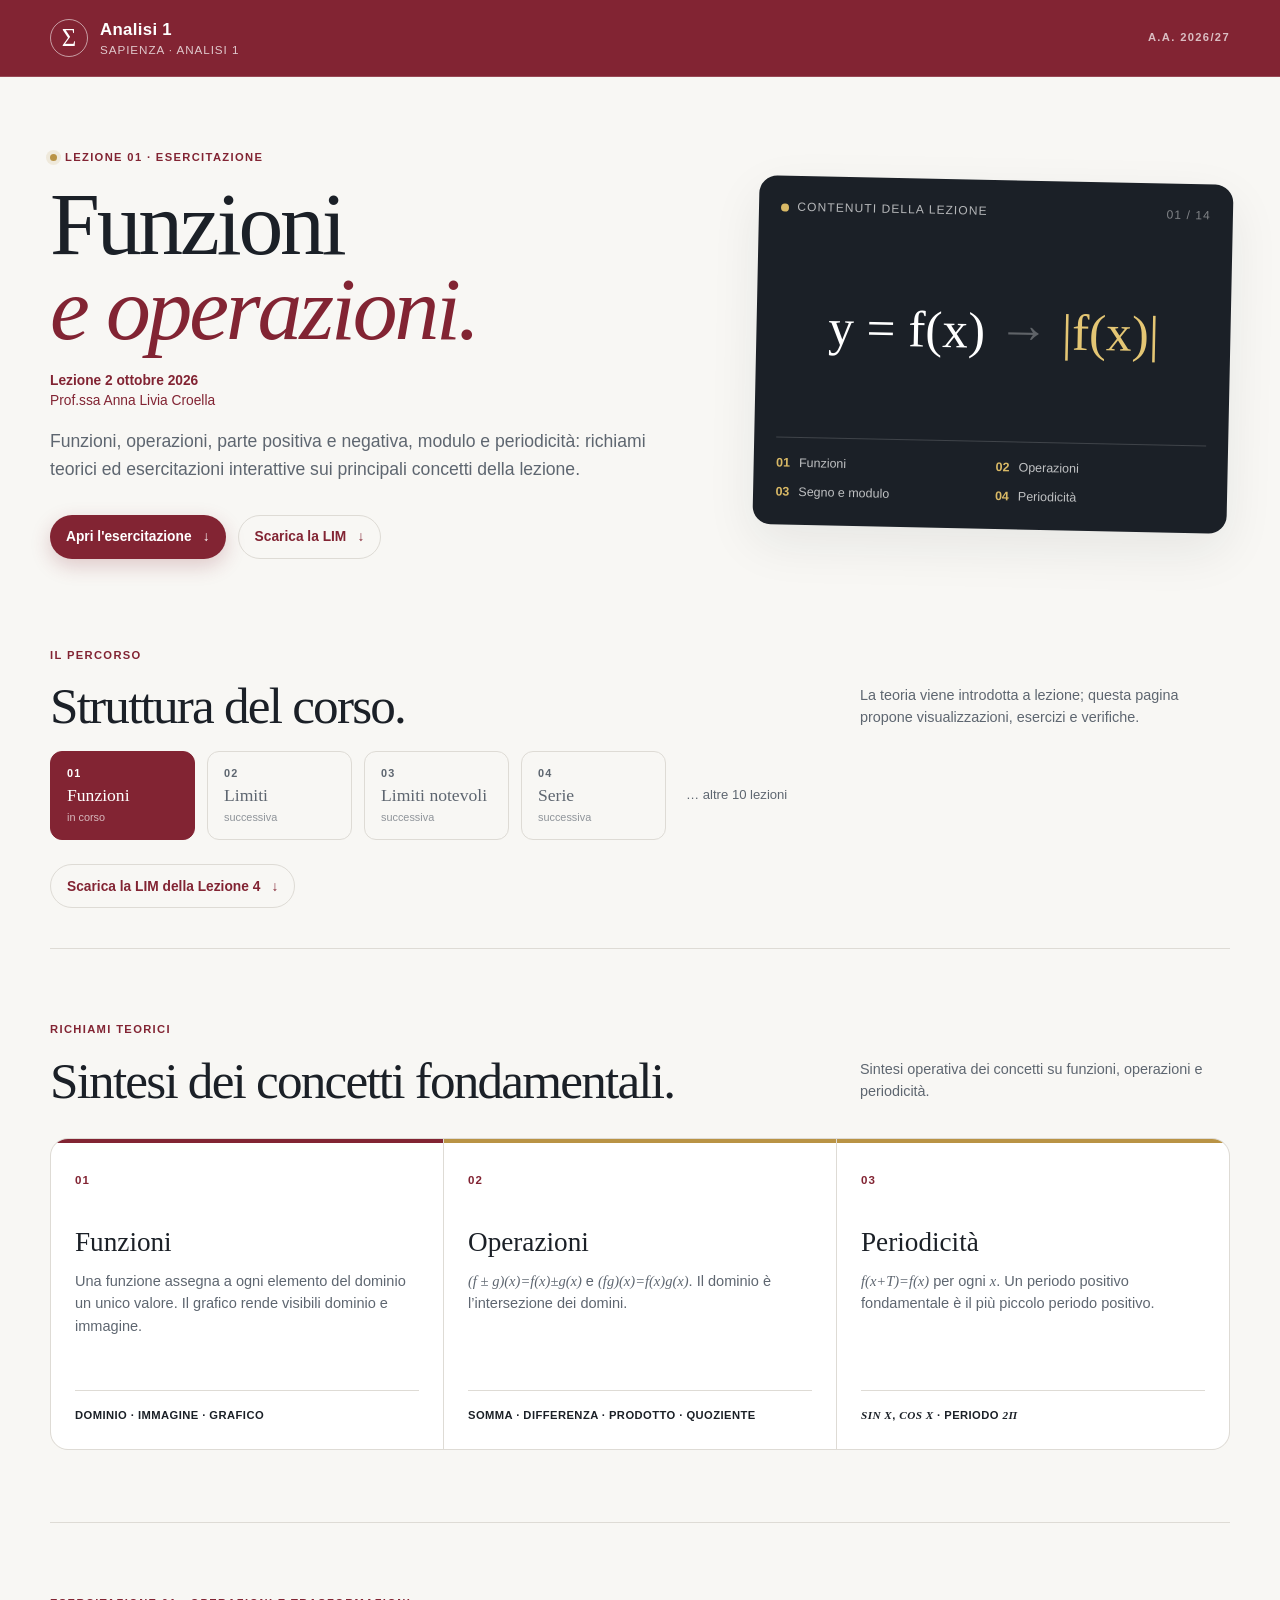
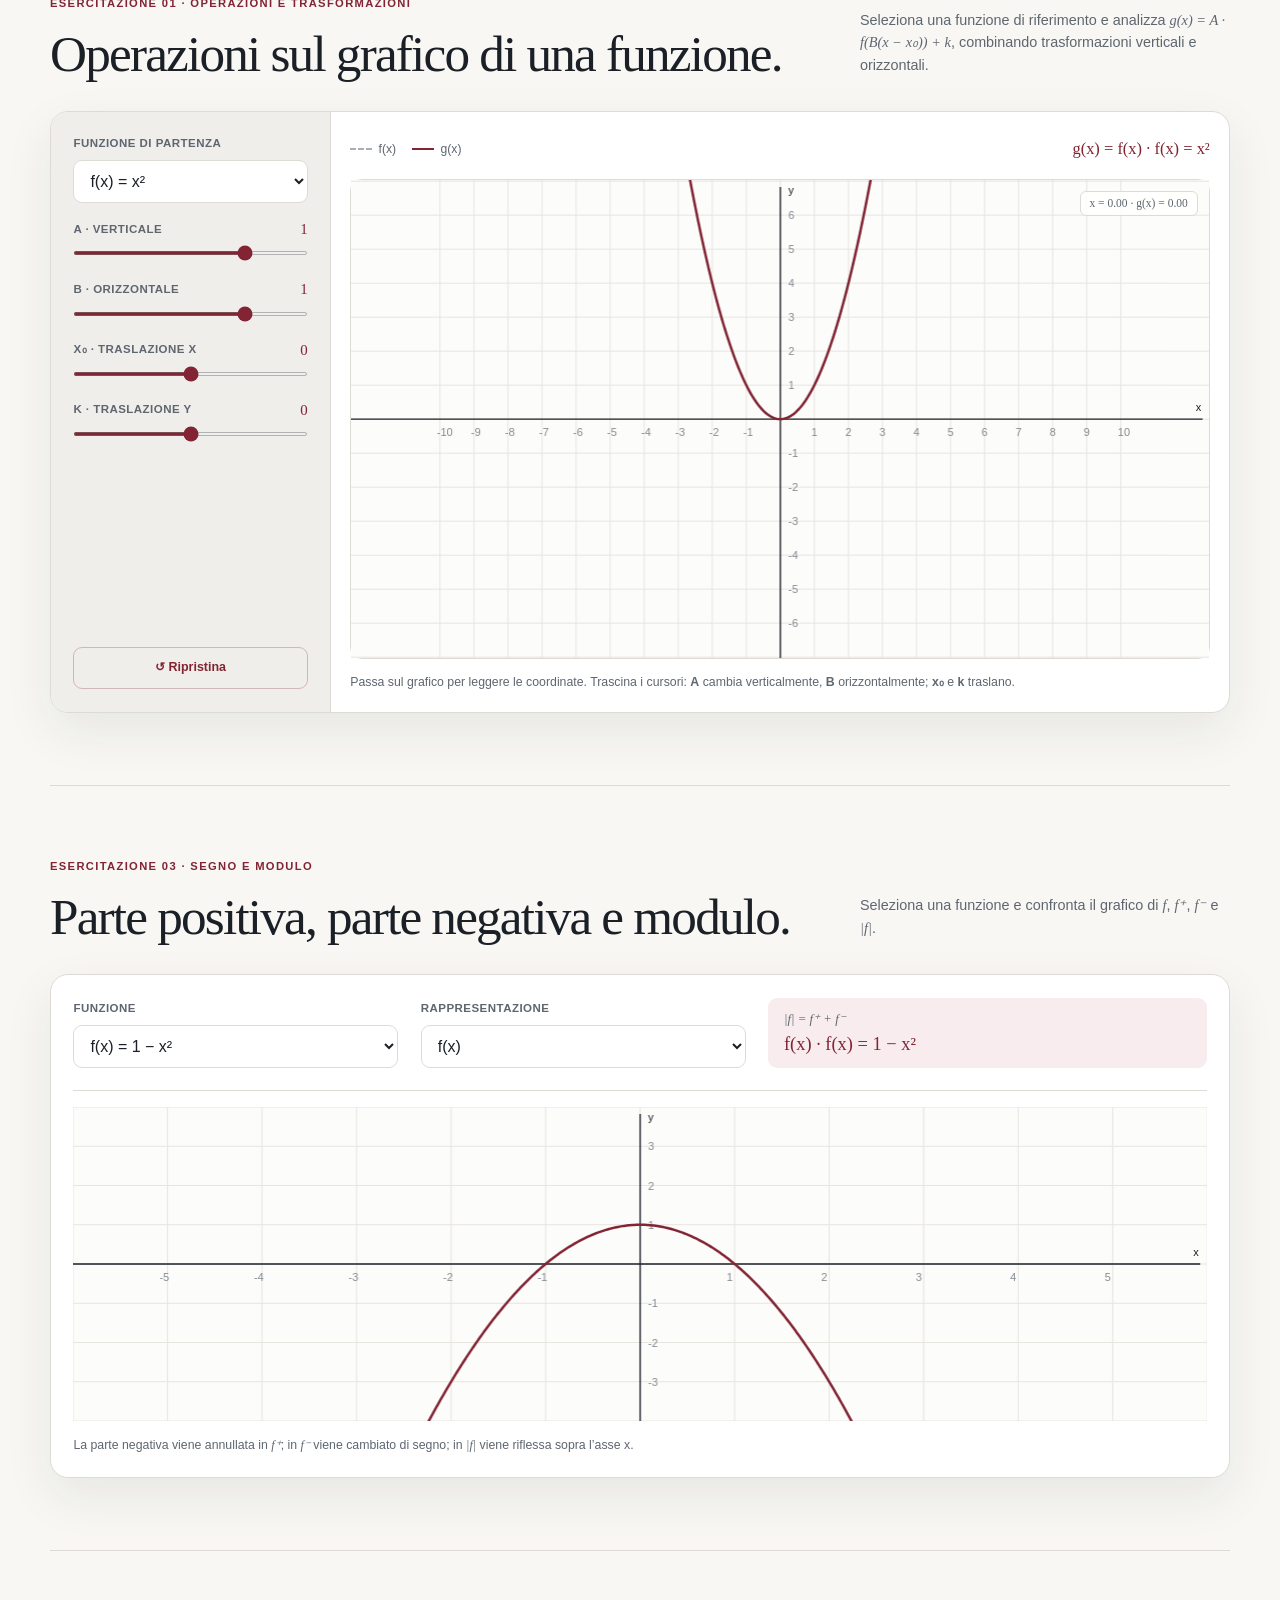
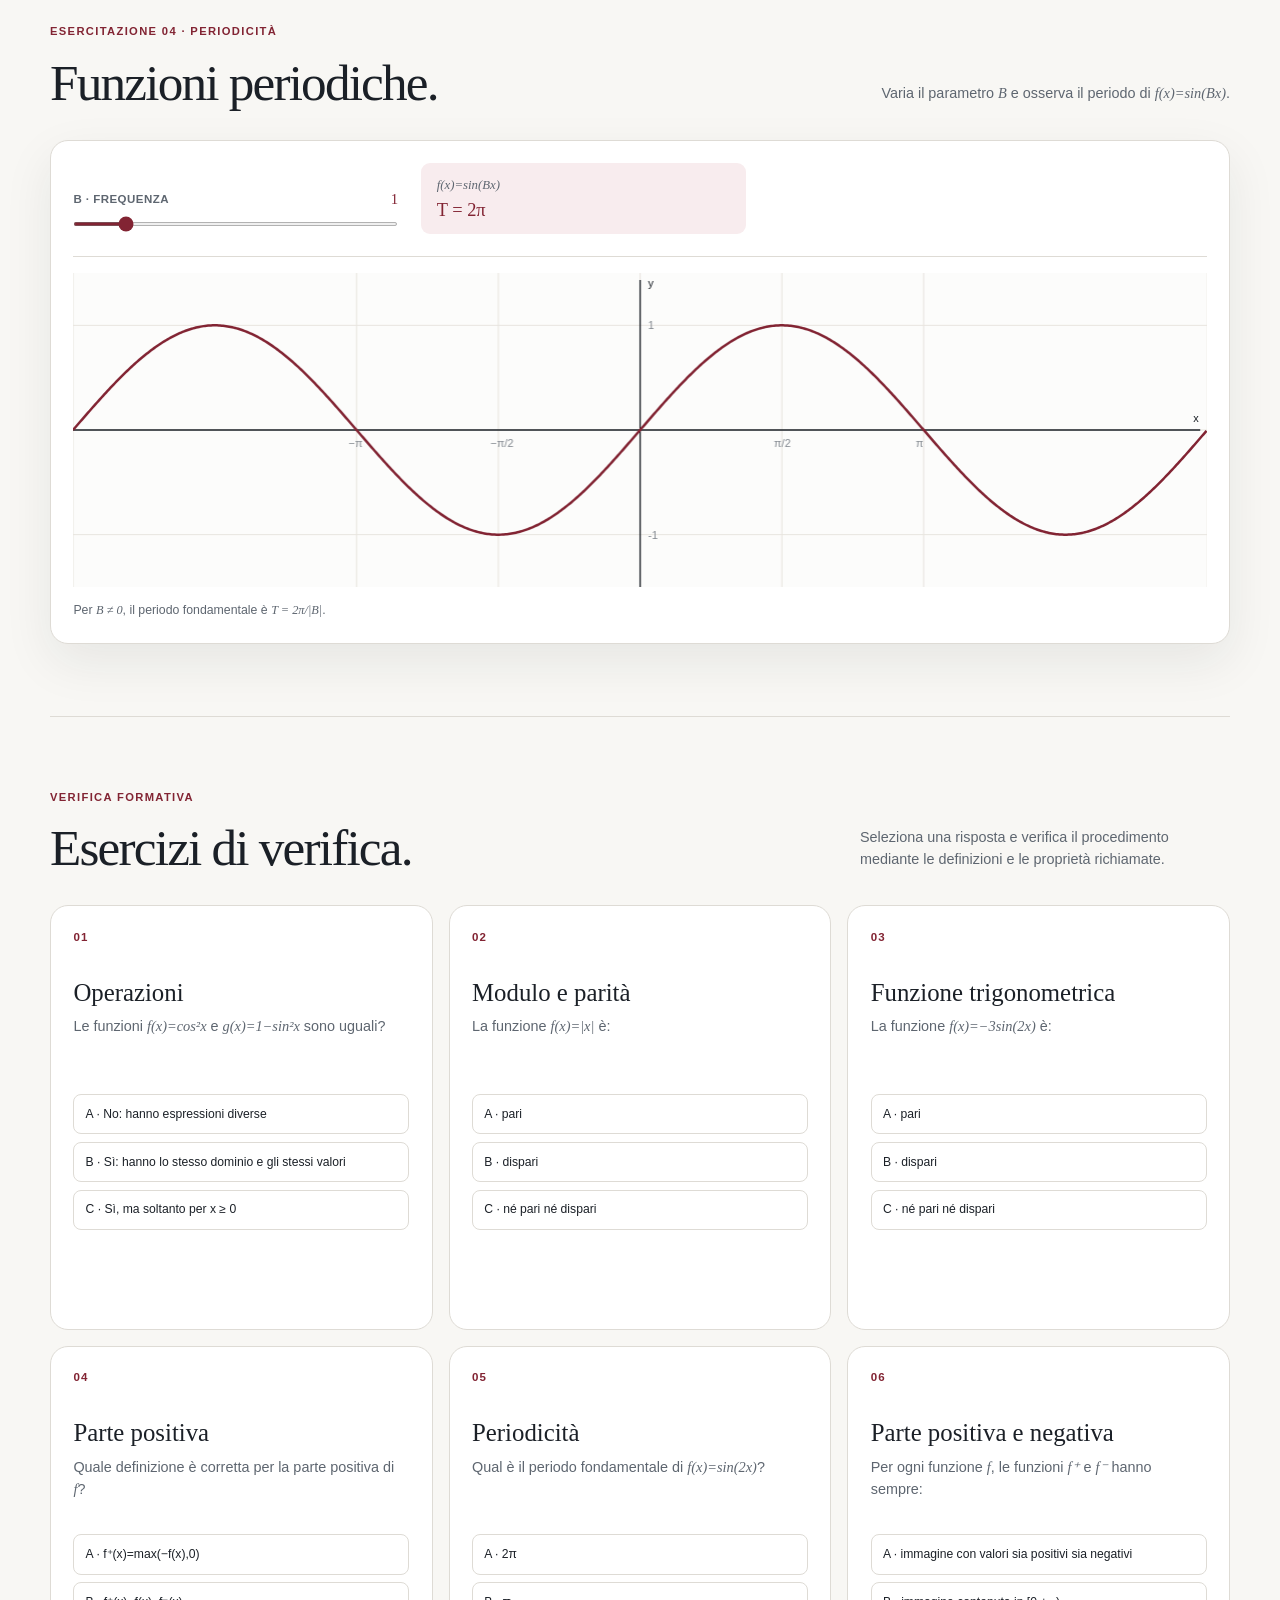
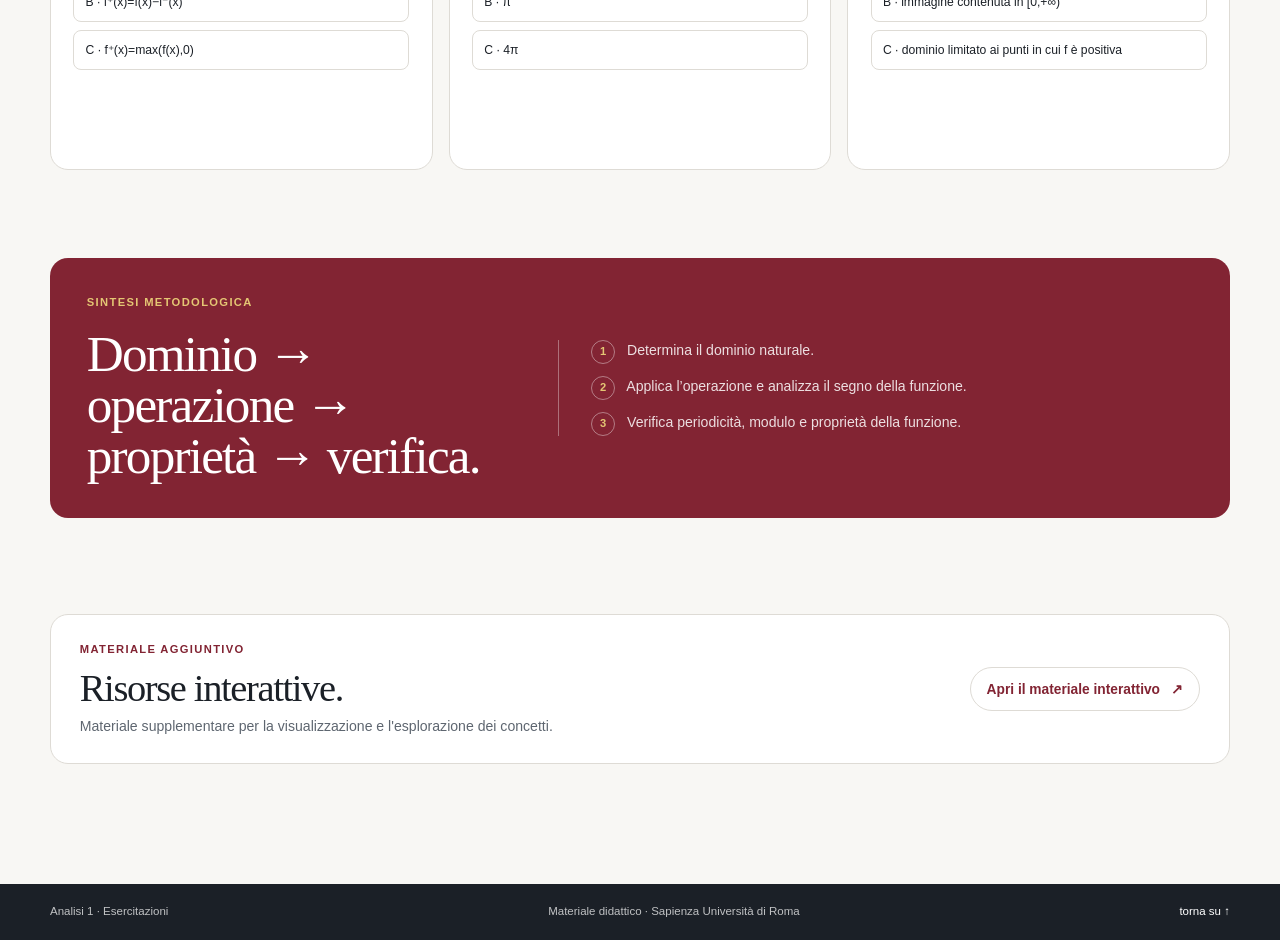
==== index.html @ 6f7ed76d "Rimuove gli esercizi di riepilogo dalla lezione 4" ====
<!doctype html>
<html lang="it">
  <head>
    <meta charset="utf-8" />
    <meta name="viewport" content="width=device-width, initial-scale=1" />
    <meta name="description" content="Analisi 1 — materiale didattico ed esercitazioni interattive per il corso della Sapienza." />
    <meta name="theme-color" content="#822433" />
    <title>Analisi 1 · Lezione 01</title>
    <link rel="stylesheet" href="styles.css" />
  </head>
  <body>
    <a class="skip-link" href="#contenuto">Vai al contenuto</a>

    <header class="site-header">
      <div class="header-inner">
        <a class="brand" href="#top" aria-label="Analisi 1, torna all'inizio">
          <span class="brand-mark" aria-hidden="true">Σ</span>
          <span>
            <strong>Analisi 1</strong>
            <small>Sapienza · Analisi 1</small>
          </span>
        </a>
        <div class="header-meta">
          <span class="eyebrow">A.A. 2026/27</span>
        </div>
      </div>
    </header>

    <main id="contenuto">
      <section class="hero section-shell" id="top">
        <div class="hero-copy">
          <p class="kicker"><span class="kicker-dot"></span> Lezione 01 · esercitazione</p>
          <h1>Funzioni<br /><em>e operazioni.</em></h1>
          <p class="lesson-meta"><strong>Lezione 2 ottobre 2026</strong><br />Prof.ssa Anna Livia Croella</p>
          <p class="hero-lede">Funzioni, operazioni, parte positiva e negativa, modulo e periodicità: richiami teorici ed esercitazioni interattive sui principali concetti della lezione.</p>
          <div class="hero-actions">
            <a class="button button-primary" href="#operazioni">Apri l'esercitazione <span aria-hidden="true">↓</span></a>
            <a class="button button-quiet" href="lim/Lezione%201.pdf" download>Scarica la LIM <span aria-hidden="true">↓</span></a>
          </div>
        </div>
        <div class="hero-card" aria-label="Mappa dei contenuti della lezione">
          <div class="hero-card-top">
            <span class="status-dot"></span>
            <span>Contenuti della lezione</span>
            <span class="hero-card-number">01 / 14</span>
          </div>
          <div class="hero-equation" aria-hidden="true">
            <span>y = f(x)</span>
            <span class="equation-arrow">→</span>
            <span>|f(x)|</span>
          </div>
          <div class="topic-grid">
            <span><b>01</b> Funzioni</span>
            <span><b>02</b> Operazioni</span>
            <span><b>03</b> Segno e modulo</span>
            <span><b>04</b> Periodicità</span>
          </div>
        </div>
      </section>

      <section class="lesson-map section-shell" aria-labelledby="percorso-title">
        <div class="section-heading compact-heading">
          <div>
            <p class="kicker">Il percorso</p>
            <h2 id="percorso-title">Struttura del corso.</h2>
          </div>
          <p class="heading-note">La teoria viene introdotta a lezione; questa pagina propone visualizzazioni, esercizi e verifiche.</p>
        </div>
        <div class="lesson-rail" aria-label="Lezioni del corso">
          <button class="lesson-step active" type="button" data-scroll="#operazioni"><span>01</span><strong>Funzioni</strong><small>in corso</small></button>
          <a class="lesson-step" href="lezione-02/"><span>02</span><strong>Limiti</strong><small>successiva</small></a>
          <a class="lesson-step" href="lezione-03/"><span>03</span><strong>Limiti notevoli</strong><small>successiva</small></a>
          <a class="lesson-step" href="lezione-04/"><span>04</span><strong>Serie</strong><small>successiva</small></a>
          <span class="lesson-more">… altre 10 lezioni</span>
        </div>
        <p class="lesson-download"><a class="button button-quiet" href="lim/Lezione%204.pdf" download>Scarica la LIM della Lezione 4 <span aria-hidden="true">↓</span></a></p>
      </section>

      <section class="section-shell theory-grid" id="teoria" aria-labelledby="teoria-title">
        <div class="section-heading">
          <div>
            <p class="kicker">Richiami teorici</p>
            <h2 id="teoria-title">Sintesi dei concetti fondamentali.</h2>
          </div>
          <p class="heading-note">Sintesi operativa dei concetti su funzioni, operazioni e periodicità.</p>
        </div>
        <div class="theory-cards">
          <article class="theory-card accent-red">
            <span class="card-index">01</span>
            <h3>Funzioni</h3>
            <p>Una funzione assegna a ogni elemento del dominio un unico valore. Il grafico rende visibili dominio e immagine.</p>
            <div class="card-tag">dominio · immagine · grafico</div>
          </article>
          <article class="theory-card accent-gold">
            <span class="card-index">02</span>
            <h3>Operazioni</h3>
            <p><span class="math">(f ± g)(x)=f(x)±g(x)</span> e <span class="math">(fg)(x)=f(x)g(x)</span>. Il dominio è l’intersezione dei domini.</p>
            <div class="card-tag">somma · differenza · prodotto · quoziente</div>
          </article>
          <article class="theory-card accent-gold">
            <span class="card-index">03</span>
            <h3>Periodicità</h3>
            <p><span class="math">f(x+T)=f(x)</span> per ogni <span class="math">x</span>. Un periodo positivo fondamentale è il più piccolo periodo positivo.</p>
            <div class="card-tag"><span class="math">sin x</span>, <span class="math">cos x</span> · periodo <span class="math">2π</span></div>
          </article>
        </div>
      </section>

      <section class="section-shell lab-section" id="operazioni" aria-labelledby="operazioni-title">
        <div class="section-heading">
          <div>
            <p class="kicker">Esercitazione 01 · operazioni e trasformazioni</p>
            <h2 id="operazioni-title">Operazioni sul grafico di una funzione.</h2>
          </div>
          <p class="heading-note">Seleziona una funzione di riferimento e analizza <span class="math">g(x) = A · f(B(x − x₀)) + k</span>, combinando trasformazioni verticali e orizzontali.</p>
        </div>

        <div class="lab-card graph-lab">
          <div class="lab-controls">
            <div class="control-block">
              <label for="base-function">Funzione di partenza</label>
              <select id="base-function">
                <option value="square">f(x) = x²</option>
                <option value="abs">f(x) = |x|</option>
                <option value="sin">f(x) = sin x</option>
                <option value="reciprocal">f(x) = 1/x</option>
              </select>
            </div>
            <div class="control-block slider-block">
              <div class="label-row"><label for="vertical-scale">A · verticale</label><output id="vertical-scale-value">1</output></div>
              <input id="vertical-scale" type="range" min="-2" max="2" step="0.25" value="1" />
            </div>
            <div class="control-block slider-block">
              <div class="label-row"><label for="horizontal-scale">B · orizzontale</label><output id="horizontal-scale-value">1</output></div>
              <input id="horizontal-scale" type="range" min="-2" max="2" step="0.25" value="1" />
            </div>
            <div class="control-block slider-block">
              <div class="label-row"><label for="horizontal-shift">x₀ · traslazione x</label><output id="horizontal-shift-value">0</output></div>
              <input id="horizontal-shift" type="range" min="-3" max="3" step="0.5" value="0" />
            </div>
            <div class="control-block slider-block">
              <div class="label-row"><label for="vertical-shift">k · traslazione y</label><output id="vertical-shift-value">0</output></div>
              <input id="vertical-shift" type="range" min="-3" max="3" step="0.5" value="0" />
            </div>
            <button class="reset-button" id="reset-graph" type="button">↺ Ripristina</button>
          </div>
          <div class="graph-panel">
            <div class="graph-toolbar">
              <span class="legend-item"><i class="legend-line base-line"></i> f(x)</span>
              <span class="legend-item"><i class="legend-line transformed-line"></i> g(x)</span>
              <span class="formula-display" id="transformed-formula">g(x) = f(x)</span>
            </div>
            <div class="canvas-wrap">
              <canvas id="graph-canvas" aria-label="Grafico interattivo della funzione base e della sua trasformazione"></canvas>
              <div class="canvas-readout" id="graph-readout" aria-live="polite">x = 0.00 · g(x) = 0.00</div>
            </div>
            <p class="interaction-note">Passa sul grafico per leggere le coordinate. Trascina i cursori: <strong>A</strong> cambia verticalmente, <strong>B</strong> orizzontalmente; <strong>x₀</strong> e <strong>k</strong> traslano.</p>
          </div>
        </div>
      </section>

      <section class="section-shell sign-section" id="segno" aria-labelledby="segno-title">
        <div class="section-heading">
          <div>
            <p class="kicker">Esercitazione 03 · segno e modulo</p>
            <h2 id="segno-title">Parte positiva, parte negativa e modulo.</h2>
          </div>
          <p class="heading-note">Seleziona una funzione e confronta il grafico di <span class="math">f</span>, <span class="math">f⁺</span>, <span class="math">f⁻</span> e <span class="math">|f|</span>.</p>
        </div>
        <div class="lab-card sign-lab">
          <div class="sign-controls">
            <div class="control-block">
              <label for="sign-function">Funzione</label>
              <select id="sign-function">
                <option value="one-minus-square">f(x) = 1 − x²</option>
                <option value="linear">f(x) = x − 1</option>
                <option value="sine">f(x) = sin x</option>
              </select>
            </div>
            <div class="control-block">
              <label for="sign-view">Rappresentazione</label>
              <select id="sign-view">
                <option value="original">f(x)</option>
                <option value="positive">f⁺(x) = max(f(x), 0)</option>
                <option value="negative">f⁻(x) = max(−f(x), 0)</option>
                <option value="absolute">|f(x)|</option>
              </select>
            </div>
            <div class="sign-equation"><span class="math">|f| = f⁺ + f⁻</span><strong id="sign-formula">f(x) = 1 − x²</strong></div>
          </div>
          <div class="sign-canvas-wrap"><canvas id="sign-canvas" aria-label="Grafico interattivo della funzione e delle sue parti positiva, negativa e del modulo"></canvas></div>
          <p class="interaction-note">La parte negativa viene annullata in <span class="math">f⁺</span>; in <span class="math">f⁻</span> viene cambiato di segno; in <span class="math">|f|</span> viene riflessa sopra l’asse x.</p>
        </div>
      </section>

      <section class="section-shell periodic-section" id="periodicita" aria-labelledby="periodicita-title">
        <div class="section-heading">
          <div>
            <p class="kicker">Esercitazione 04 · periodicità</p>
            <h2 id="periodicita-title">Funzioni periodiche.</h2>
          </div>
          <p class="heading-note">Varia il parametro <span class="math">B</span> e osserva il periodo di <span class="math">f(x)=sin(Bx)</span>.</p>
        </div>
        <div class="lab-card periodic-lab">
          <div class="periodic-controls">
            <div class="control-block slider-block">
              <div class="label-row"><label for="period-frequency">B · frequenza</label><output id="period-frequency-value">1</output></div>
              <input id="period-frequency" type="range" min="0.5" max="4" step="0.5" value="1" />
            </div>
            <div class="periodic-equation"><span class="math">f(x)=sin(Bx)</span><strong id="period-value">T = 2π</strong></div>
          </div>
          <div class="periodic-canvas-wrap"><canvas id="periodic-canvas" aria-label="Grafico interattivo di una funzione sinusoidale periodica"></canvas></div>
          <p class="interaction-note">Per <span class="math">B ≠ 0</span>, il periodo fondamentale è <span class="math">T = 2π/|B|</span>.</p>
        </div>
      </section>

      <section class="section-shell quiz-section" id="esercizi" aria-labelledby="esercizi-title">
        <div class="section-heading">
          <div>
            <p class="kicker">Verifica formativa</p>
            <h2 id="esercizi-title">Esercizi di verifica.</h2>
          </div>
          <p class="heading-note">Seleziona una risposta e verifica il procedimento mediante le definizioni e le proprietà richiamate.</p>
        </div>
        <div class="quiz-grid">
          <article class="quiz-card" data-answer="b">
            <span class="quiz-number">01</span>
            <h3>Operazioni</h3>
            <p>Le funzioni <span class="math">f(x)=cos²x</span> e <span class="math">g(x)=1−sin²x</span> sono uguali?</p>
            <div class="quiz-options">
              <button type="button" data-choice="a">A · No: hanno espressioni diverse</button>
              <button type="button" data-choice="b">B · Sì: hanno lo stesso dominio e gli stessi valori</button>
              <button type="button" data-choice="c">C · Sì, ma soltanto per x ≥ 0</button>
            </div>
            <p class="quiz-feedback" aria-live="polite"></p>
          </article>
          <article class="quiz-card" data-answer="a">
            <span class="quiz-number">02</span>
            <h3>Modulo e parità</h3>
            <p>La funzione <span class="math">f(x)=|x|</span> è:</p>
            <div class="quiz-options">
              <button type="button" data-choice="a">A · pari</button>
              <button type="button" data-choice="b">B · dispari</button>
              <button type="button" data-choice="c">C · né pari né dispari</button>
            </div>
            <p class="quiz-feedback" aria-live="polite"></p>
          </article>
          <article class="quiz-card" data-answer="b">
            <span class="quiz-number">03</span>
            <h3>Funzione trigonometrica</h3>
            <p>La funzione <span class="math">f(x)=−3sin(2x)</span> è:</p>
            <div class="quiz-options">
              <button type="button" data-choice="a">A · pari</button>
              <button type="button" data-choice="b">B · dispari</button>
              <button type="button" data-choice="c">C · né pari né dispari</button>
            </div>
            <p class="quiz-feedback" aria-live="polite"></p>
          </article>
          <article class="quiz-card" data-answer="c">
            <span class="quiz-number">04</span>
            <h3>Parte positiva</h3>
            <p>Quale definizione è corretta per la parte positiva di <span class="math">f</span>?</p>
            <div class="quiz-options">
              <button type="button" data-choice="a">A · f⁺(x)=max(−f(x),0)</button>
              <button type="button" data-choice="b">B · f⁺(x)=f(x)−f⁻(x)</button>
              <button type="button" data-choice="c">C · f⁺(x)=max(f(x),0)</button>
            </div>
            <p class="quiz-feedback" aria-live="polite"></p>
          </article>
          <article class="quiz-card" data-answer="b">
            <span class="quiz-number">05</span>
            <h3>Periodicità</h3>
            <p>Qual è il periodo fondamentale di <span class="math">f(x)=sin(2x)</span>?</p>
            <div class="quiz-options">
              <button type="button" data-choice="a">A · 2π</button>
              <button type="button" data-choice="b">B · π</button>
              <button type="button" data-choice="c">C · 4π</button>
            </div>
            <p class="quiz-feedback" aria-live="polite"></p>
          </article>
          <article class="quiz-card" data-answer="b">
            <span class="quiz-number">06</span>
            <h3>Parte positiva e negativa</h3>
            <p>Per ogni funzione <span class="math">f</span>, le funzioni <span class="math">f⁺</span> e <span class="math">f⁻</span> hanno sempre:</p>
            <div class="quiz-options">
              <button type="button" data-choice="a">A · immagine con valori sia positivi sia negativi</button>
              <button type="button" data-choice="b">B · immagine contenuta in [0,+∞)</button>
              <button type="button" data-choice="c">C · dominio limitato ai punti in cui f è positiva</button>
            </div>
            <p class="quiz-feedback" aria-live="polite"></p>
          </article>
        </div>
      </section>

      <section class="section-shell closing-section" aria-labelledby="chiusura-title">
        <div class="closing-card">
          <div>
            <p class="kicker">Sintesi metodologica</p>
            <h2 id="chiusura-title">Dominio → operazione → proprietà → verifica.</h2>
          </div>
          <div class="closing-list">
            <span><b>1</b> Determina il dominio naturale.</span>
            <span><b>2</b> Applica l’operazione e analizza il segno della funzione.</span>
            <span><b>3</b> Verifica periodicità, modulo e proprietà della funzione.</span>
          </div>
        </div>
      </section>

      <section class="section-shell resource-section" id="risorse" aria-labelledby="risorse-title">
        <div class="resource-card">
          <div>
            <p class="kicker">Materiale aggiuntivo</p>
            <h2 id="risorse-title">Risorse interattive.</h2>
            <p>Materiale supplementare per la visualizzazione e l'esplorazione dei concetti.</p>
          </div>
          <a class="button button-quiet" href="https://fabiofurini.github.io/mathematical-analysis-1/interactive/" target="_blank" rel="noopener noreferrer">Apri il materiale interattivo <span aria-hidden="true">↗</span></a>
        </div>
      </section>
    </main>

    <footer class="site-footer">
      <div class="footer-inner">
        <span>Analisi 1 · Esercitazioni</span>
        <span>Materiale didattico · Sapienza Università di Roma</span>
        <a href="#top">torna su ↑</a>
      </div>
    </footer>

    <script src="app.js"></script>
  </body>
</html>
---- styles.css ----
:root {
  --sapienza-red: #822433;
  --sapienza-red-dark: #5f1825;
  --sapienza-red-pale: #f8ecee;
  --sapienza-gold: #b99345;
  --ink: #1b2027;
  --ink-soft: #5e6670;
  --paper: #f8f7f4;
  --card: #ffffff;
  --line: #dedbd5;
  --shadow: 0 18px 50px rgba(27, 32, 39, 0.08);
  --radius: 18px;
  --serif: Georgia, 'Times New Roman', serif;
  --sans: Inter, ui-sans-serif, -apple-system, BlinkMacSystemFont, 'Segoe UI', sans-serif;
}

* { box-sizing: border-box; }
html { scroll-behavior: smooth; }
body {
  margin: 0;
  color: var(--ink);
  background: var(--paper);
  font-family: var(--sans);
  line-height: 1.55;
}
button, input, select { font: inherit; }
button, a { -webkit-tap-highlight-color: transparent; }
a { color: inherit; }
.skip-link {
  position: fixed; left: 1rem; top: -3rem; z-index: 20;
  padding: .6rem .9rem; color: white; background: var(--sapienza-red);
  border-radius: 0 0 8px 8px; transition: top .2s;
}
.skip-link:focus { top: 0; }

.site-header {
  border-bottom: 1px solid rgba(255,255,255,.17);
  color: white; background: var(--sapienza-red);
}
.header-inner, .section-shell, .footer-inner {
  width: min(1180px, calc(100% - 48px));
  margin: 0 auto;
}
.header-inner { min-height: 76px; display: flex; align-items: center; justify-content: space-between; gap: 1rem; }
.brand { display: inline-flex; align-items: center; gap: .75rem; color: white; text-decoration: none; }
.brand-mark { display: grid; place-items: center; width: 38px; height: 38px; border: 1px solid rgba(255,255,255,.55); border-radius: 50%; font: 1.55rem var(--serif); }
.brand strong, .brand small { display: block; line-height: 1.15; }
.brand strong { font-size: 1.05rem; letter-spacing: .02em; }
.brand small { margin-top: .25rem; color: rgba(255,255,255,.75); font-size: .73rem; letter-spacing: .08em; text-transform: uppercase; }
.header-meta { display: flex; align-items: center; gap: 1.35rem; font-size: .8rem; }
.eyebrow, .kicker, .mini-label { letter-spacing: .12em; text-transform: uppercase; font-size: .7rem; font-weight: 800; }
.eyebrow { color: rgba(255,255,255,.7); }
.book-link { color: white; text-decoration: none; border-bottom: 1px solid rgba(255,255,255,.5); padding-bottom: 2px; }

.hero { display: grid; grid-template-columns: minmax(0, 1.14fr) minmax(320px, .86fr); align-items: center; gap: clamp(2rem, 6vw, 7rem); padding-top: clamp(4.5rem, 9vw, 8.5rem); padding-bottom: clamp(4rem, 8vw, 7.5rem); }
.kicker { display: flex; align-items: center; gap: .5rem; color: var(--sapienza-red); margin: 0 0 1rem; }
.kicker-dot { width: 7px; height: 7px; border-radius: 50%; background: var(--sapienza-gold); box-shadow: 0 0 0 4px rgba(185,147,69,.14); }
h1, h2, h3, p { margin-top: 0; }
h1, h2 { font-family: var(--serif); font-weight: 400; letter-spacing: -.035em; }
h1 { max-width: 700px; margin-bottom: 1.25rem; font-size: clamp(3.2rem, 7vw, 6.8rem); line-height: .94; }
h1 em { color: var(--sapienza-red); font-style: italic; }
.hero-lede { max-width: 620px; margin-bottom: 2rem; color: var(--ink-soft); font-size: 1.1rem; }
.lesson-meta { margin: 0 0 1.1rem; color: var(--sapienza-red); font-size: .86rem; line-height: 1.45; }
.lesson-meta strong { font-weight: 800; }
.hero-actions { display: flex; flex-wrap: wrap; gap: .75rem; }
.button { display: inline-flex; align-items: center; gap: .7rem; min-height: 44px; padding: .65rem 1rem; border-radius: 999px; text-decoration: none; font-size: .86rem; font-weight: 800; }
.button-primary { color: white; background: var(--sapienza-red); box-shadow: 0 7px 20px rgba(130,36,51,.22); }
.button-quiet { color: var(--sapienza-red); border: 1px solid var(--line); background: transparent; }
.button:hover, .button:focus-visible { transform: translateY(-1px); }
.hero-card { padding: 1.4rem; color: white; border-radius: var(--radius); background: var(--ink); box-shadow: var(--shadow); transform: rotate(1.2deg); }
.hero-card-top { display: flex; align-items: center; gap: .5rem; color: rgba(255,255,255,.68); font-size: .75rem; letter-spacing: .09em; text-transform: uppercase; }
.status-dot { width: 8px; height: 8px; border-radius: 50%; background: #d9b966; }
.hero-card-number { margin-left: auto; color: rgba(255,255,255,.45); }
.hero-equation { min-height: 220px; display: flex; align-items: center; justify-content: center; gap: .8rem; padding: 2rem 1rem; font: clamp(1.8rem, 4vw, 3.8rem) var(--serif); }
.hero-equation span:last-child { color: #e4c674; }
.equation-arrow { color: rgba(255,255,255,.3); font-family: var(--sans); }
.topic-grid { display: grid; grid-template-columns: 1fr 1fr; gap: .6rem; padding-top: 1rem; border-top: 1px solid rgba(255,255,255,.16); color: rgba(255,255,255,.72); font-size: .78rem; }
.topic-grid b { margin-right: .35rem; color: #d9b966; font-weight: 600; }

.section-shell { padding-top: 4.5rem; padding-bottom: 4.5rem; }
.lesson-map { padding-top: 1rem; padding-bottom: 2.5rem; }
.section-heading { display: flex; align-items: end; justify-content: space-between; gap: 2rem; margin-bottom: 2rem; }
.compact-heading { margin-bottom: 1.2rem; }
h2 { margin-bottom: 0; font-size: clamp(2.2rem, 4vw, 4rem); line-height: 1; }
.heading-note { max-width: 370px; margin-bottom: .2rem; color: var(--ink-soft); font-size: .9rem; }
.math { font-family: var(--serif); font-style: italic; }
.lesson-rail { display: flex; align-items: center; gap: .75rem; overflow-x: auto; padding-bottom: .5rem; }
.lesson-step { min-width: 145px; padding: .85rem 1rem; text-align: left; border: 1px solid var(--line); border-radius: 12px; color: var(--ink-soft); background: transparent; cursor: pointer; text-decoration: none; }
.lesson-step:not(:disabled):hover { border-color: var(--sapienza-red); }
.lesson-step.active { color: white; border-color: var(--sapienza-red); background: var(--sapienza-red); }
.lesson-step:disabled { cursor: not-allowed; opacity: .5; }
.lesson-step span, .lesson-step strong, .lesson-step small { display: block; }
.lesson-step span { margin-bottom: .2rem; font-size: .68rem; font-weight: 800; letter-spacing: .1em; }
.lesson-step strong { font: 1.1rem var(--serif); }
.lesson-step small { margin-top: .15rem; font-size: .68rem; opacity: .68; }
.lesson-more { padding-left: .5rem; color: var(--ink-soft); white-space: nowrap; font-size: .82rem; }
.lesson-download { margin: 1rem 0 0; }

.theory-grid { border-top: 1px solid var(--line); }
.theory-cards { display: grid; grid-template-columns: repeat(3, 1fr); gap: 1px; overflow: hidden; border: 1px solid var(--line); border-radius: var(--radius); background: var(--line); }
.lesson-02-page .theory-cards { grid-template-columns: repeat(4, 1fr); }
.theory-card { min-height: 290px; padding: 1.5rem; background: var(--card); border-top: 4px solid transparent; }
.theory-card.accent-red { border-top-color: var(--sapienza-red); }
.theory-card.accent-gold { border-top-color: var(--sapienza-gold); }
.theory-card.accent-ink { border-top-color: var(--ink); }
.theory-card.accent-red-soft { border-top-color: #cb7180; }
.card-index, .quiz-number { color: var(--sapienza-red); font-size: .72rem; font-weight: 800; letter-spacing: .1em; }
.theory-card h3 { margin: 2.2rem 0 .75rem; font: 1.7rem var(--serif); }
.theory-card p { min-height: 106px; color: var(--ink-soft); font-size: .91rem; }
.card-tag { padding-top: 1rem; border-top: 1px solid var(--line); color: var(--ink); font-size: .7rem; font-weight: 800; letter-spacing: .04em; text-transform: uppercase; }

.lab-section, .split-labs, .number-lab-section, .quiz-section { border-top: 1px solid var(--line); }
.lab-card { overflow: hidden; border: 1px solid var(--line); border-radius: var(--radius); background: var(--card); box-shadow: var(--shadow); }
.graph-lab { display: grid; grid-template-columns: 280px minmax(0, 1fr); min-height: 600px; }
.lab-controls { display: flex; flex-direction: column; gap: 1.1rem; padding: 1.4rem; border-right: 1px solid var(--line); background: #f0eeea; }
.control-block label, .label-row label { display: block; color: var(--ink-soft); font-size: .72rem; font-weight: 800; letter-spacing: .04em; text-transform: uppercase; }
select, input[type="number"] { width: 100%; margin-top: .45rem; padding: .7rem .75rem; color: var(--ink); border: 1px solid var(--line); border-radius: 9px; outline: 0; background: white; }
select:focus, input[type="number"]:focus { border-color: var(--sapienza-red); box-shadow: 0 0 0 3px rgba(130,36,51,.12); }
.label-row { display: flex; justify-content: space-between; align-items: center; gap: .5rem; }
output { color: var(--sapienza-red); font: .93rem var(--serif); }
input[type="range"] { width: 100%; height: 4px; margin: .8rem 0 0; accent-color: var(--sapienza-red); cursor: pointer; }
.reset-button { margin-top: auto; padding: .65rem .8rem; color: var(--sapienza-red); border: 1px solid rgba(130,36,51,.27); border-radius: 9px; background: transparent; font-size: .78rem; font-weight: 800; cursor: pointer; }
.reset-button:hover { background: var(--sapienza-red-pale); }
.graph-panel { min-width: 0; display: flex; flex-direction: column; padding: 1.2rem; }
.graph-toolbar { display: flex; align-items: center; flex-wrap: wrap; gap: 1rem; min-height: 36px; font-size: .76rem; }
.legend-item { display: inline-flex; align-items: center; gap: .4rem; color: var(--ink-soft); }
.legend-line { display: inline-block; width: 22px; border-top: 2px solid; }
.base-line { border-color: #a9aeb4; border-top-style: dashed; }
.transformed-line { border-color: var(--sapienza-red); }
.formula-display { margin-left: auto; color: var(--sapienza-red); font: 1.03rem var(--serif); }
.canvas-wrap { position: relative; flex: 1; min-height: 480px; margin-top: .7rem; border: 1px solid var(--line); border-radius: 12px; background: #fcfcfb; }
canvas { display: block; width: 100%; height: 100%; }
.canvas-readout { position: absolute; right: .7rem; top: .7rem; padding: .35rem .55rem; color: var(--ink-soft); border: 1px solid var(--line); border-radius: 6px; background: rgba(255,255,255,.88); font: .72rem var(--serif); pointer-events: none; }
.interaction-note { margin: .9rem 0 0; color: var(--ink-soft); font-size: .77rem; }

.sign-section, .periodic-section { border-top: 1px solid var(--line); }
.sign-lab, .periodic-lab { padding: 1.4rem; }
.sign-controls, .periodic-controls { display: grid; grid-template-columns: 1fr 1fr 1.35fr; align-items: end; gap: 1.4rem; padding-bottom: 1.4rem; border-bottom: 1px solid var(--line); }
.sign-equation, .periodic-equation { padding: .8rem 1rem; border-radius: 9px; background: var(--sapienza-red-pale); }
.sign-equation span, .sign-equation strong, .periodic-equation span, .periodic-equation strong { display: block; }
.sign-equation span, .periodic-equation span { color: var(--ink-soft); font-size: .8rem; }
.sign-equation strong, .periodic-equation strong { margin-top: .25rem; color: var(--sapienza-red); font: 1.15rem var(--serif); font-weight: 400; }
.sign-canvas-wrap, .periodic-canvas-wrap { height: 330px; padding-top: 1rem; }


.number-lab-section { padding-bottom: 4rem; }
.number-lab { padding: 1.4rem; }
.number-controls { display: grid; grid-template-columns: 1fr 1fr 1.35fr; align-items: end; gap: 1.4rem; padding-bottom: 1.4rem; border-bottom: 1px solid var(--line); }
.number-equation { padding: .8rem 1rem; border-radius: 9px; background: var(--sapienza-red-pale); }
.number-equation span, .number-equation strong { display: block; }
.number-equation span { color: var(--ink-soft); font-size: .8rem; }
.number-equation strong { margin-top: .25rem; color: var(--sapienza-red); font: 1.4rem var(--serif); font-weight: 400; }
.number-line-wrap { height: 205px; padding-top: 1rem; }
.number-facts { display: flex; flex-wrap: wrap; gap: 1.5rem; padding-top: 1rem; border-top: 1px solid var(--line); color: var(--ink-soft); font-size: .78rem; }
.number-facts span { display: inline-flex; align-items: center; gap: .4rem; }
.fact-dot { width: 7px; height: 7px; border-radius: 50%; }
.dot-red { background: var(--sapienza-red); }.dot-gold { background: var(--sapienza-gold); }.dot-ink { background: var(--ink); }
.number-facts b { color: var(--ink); }

.quiz-grid { display: grid; grid-template-columns: repeat(3, 1fr); gap: 1rem; }
.quiz-card { display: flex; flex-direction: column; min-height: 330px; padding: 1.4rem; border: 1px solid var(--line); border-radius: var(--radius); background: var(--card); }
.quiz-card h3 { margin: 2rem 0 .55rem; font: 1.55rem var(--serif); }
.quiz-card > p { min-height: 64px; color: var(--ink-soft); font-size: .9rem; }
.quiz-options { display: grid; gap: .45rem; margin-top: auto; }
.quiz-options button { padding: .62rem .7rem; text-align: left; color: var(--ink); border: 1px solid var(--line); border-radius: 8px; background: transparent; font-size: .76rem; cursor: pointer; }
.quiz-options button:hover { border-color: var(--sapienza-red); }
.quiz-options button.selected { color: white; border-color: var(--sapienza-red); background: var(--sapienza-red); }
.quiz-options button.wrong { border-color: #c18a8f; background: #f8ecee; }
.quiz-feedback { min-height: 24px; margin: .75rem 0 0; color: var(--sapienza-red); font-size: .75rem; }
.quiz-feedback.correct { color: #356a52; }

.resource-section { padding-top: 1.5rem; }
.resource-card { display: flex; align-items: center; justify-content: space-between; gap: 2rem; padding: 1.6rem 1.8rem; border: 1px solid var(--line); border-radius: var(--radius); background: var(--card); }
.resource-card .kicker { margin-bottom: .7rem; }
.resource-card h2 { margin-bottom: .5rem; font-size: clamp(1.8rem, 3vw, 2.6rem); }
.resource-card p:not(.kicker) { margin-bottom: 0; color: var(--ink-soft); font-size: .88rem; }
.closing-section { padding-top: 1rem; }
.closing-card { display: grid; grid-template-columns: .8fr 1.2fr; align-items: center; gap: 3rem; padding: 2.3rem; color: white; border-radius: var(--radius); background: var(--sapienza-red); }
.closing-card .kicker { color: #e4c674; }.closing-card h2 { font-size: clamp(2rem, 4vw, 3.4rem); }
.closing-list { display: grid; gap: .75rem; padding-left: 2rem; border-left: 1px solid rgba(255,255,255,.35); }
.closing-list span { color: rgba(255,255,255,.85); font-size: .88rem; }.closing-list b { display: inline-grid; place-items: center; width: 24px; height: 24px; margin-right: .5rem; border: 1px solid rgba(255,255,255,.4); border-radius: 50%; color: #e4c674; font-size: .7rem; }
.site-footer { margin-top: 3rem; color: rgba(255,255,255,.72); background: var(--ink); }
.footer-inner { display: flex; justify-content: space-between; gap: 1rem; padding-top: 1.2rem; padding-bottom: 1.2rem; font-size: .72rem; }.footer-inner a { color: white; text-decoration: none; }

@media (max-width: 880px) {
  .hero { grid-template-columns: 1fr; }.hero-card { max-width: 520px; transform: none; }
  .theory-cards { grid-template-columns: 1fr 1fr; }.lesson-02-page .theory-cards { grid-template-columns: 1fr 1fr; }.theory-card { min-height: 260px; }.theory-card p { min-height: auto; }
  .graph-lab { grid-template-columns: 1fr; }.lab-controls { display: grid; grid-template-columns: 1fr 1fr; border-right: 0; border-bottom: 1px solid var(--line); }.reset-button { margin-top: 0; }
  .quiz-grid { grid-template-columns: 1fr; }.quiz-card { min-height: auto; }.quiz-card > p { min-height: auto; }.quiz-options { margin-top: .8rem; }
  .closing-card { grid-template-columns: 1fr; gap: 1.5rem; }.closing-list { padding-top: 1.5rem; padding-left: 0; border-top: 1px solid rgba(255,255,255,.35); border-left: 0; }
}
@media (max-width: 620px) {
  .header-inner, .section-shell, .footer-inner { width: min(100% - 30px, 1180px); }.header-inner { min-height: 68px; }.header-meta { gap: .7rem; }.eyebrow { display: none; }
  .hero { padding-top: 3.5rem; }.hero-lede { font-size: 1rem; }.hero-equation { min-height: 155px; }.topic-grid { font-size: .72rem; }
  .section-shell { padding-top: 3.5rem; padding-bottom: 3.5rem; }.section-heading { display: block; }.heading-note { margin-top: 1rem; }.theory-cards { grid-template-columns: 1fr; }.lesson-02-page .theory-cards { grid-template-columns: 1fr; }.theory-card { min-height: 0; }
  .lab-controls, .number-controls, .sign-controls, .periodic-controls { grid-template-columns: 1fr; }.canvas-wrap { min-height: 360px; }.sign-canvas-wrap, .periodic-canvas-wrap { height: 280px; }
  .number-line-wrap { height: 165px; }.resource-card { display: block; }.resource-card .button { margin-top: 1rem; }.footer-inner { flex-direction: column; }
}
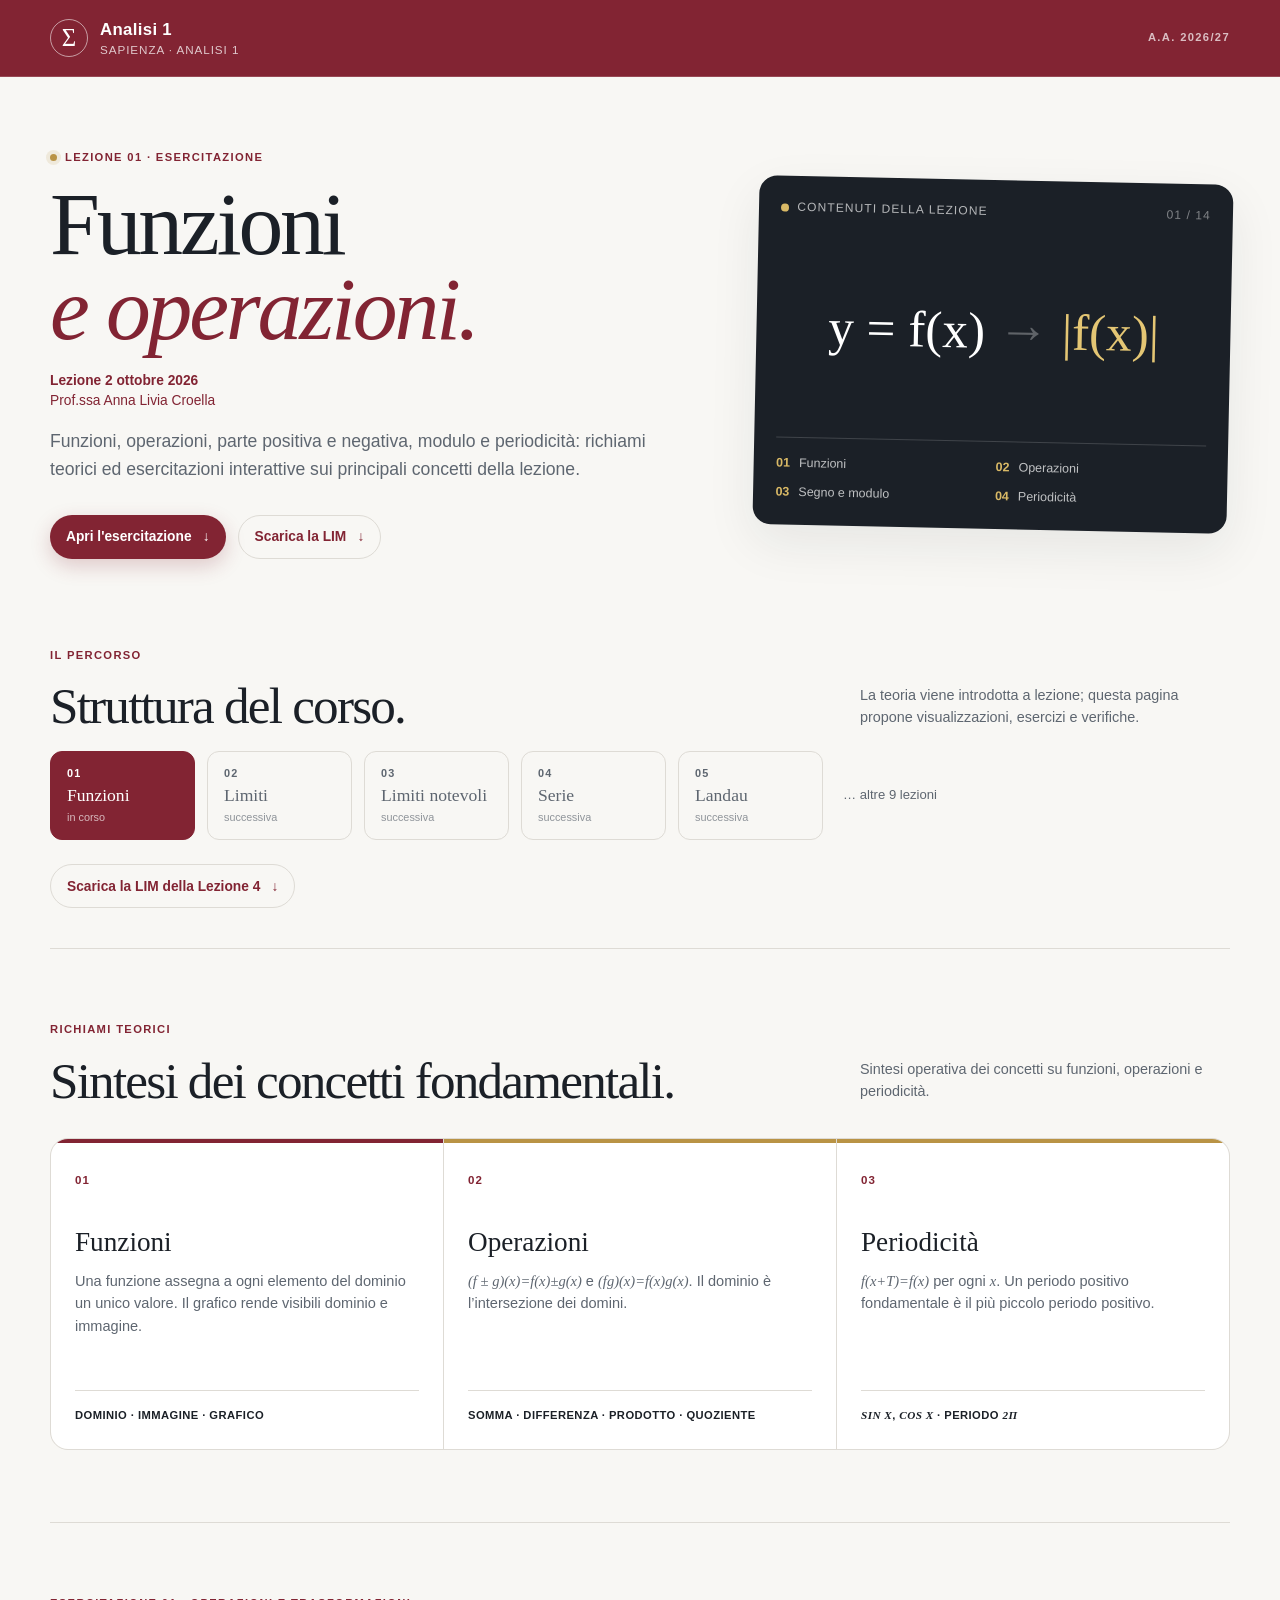
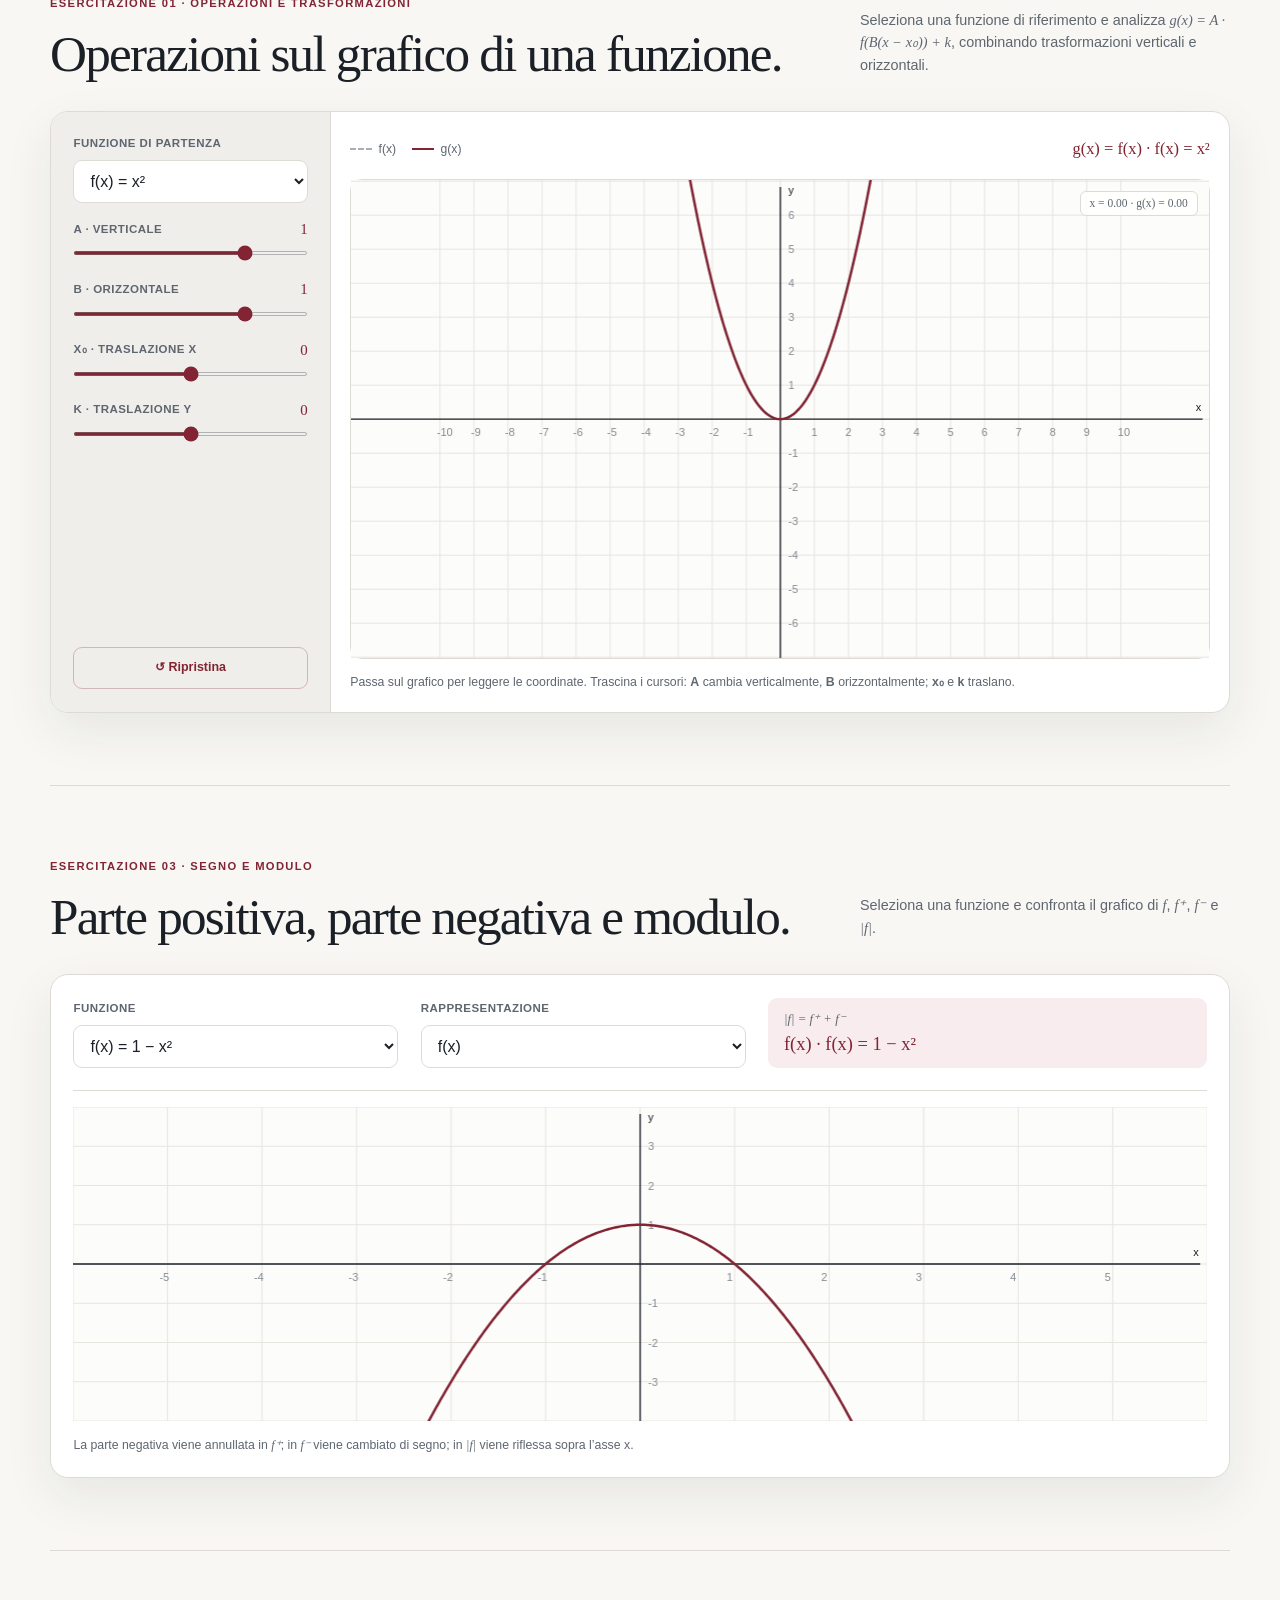
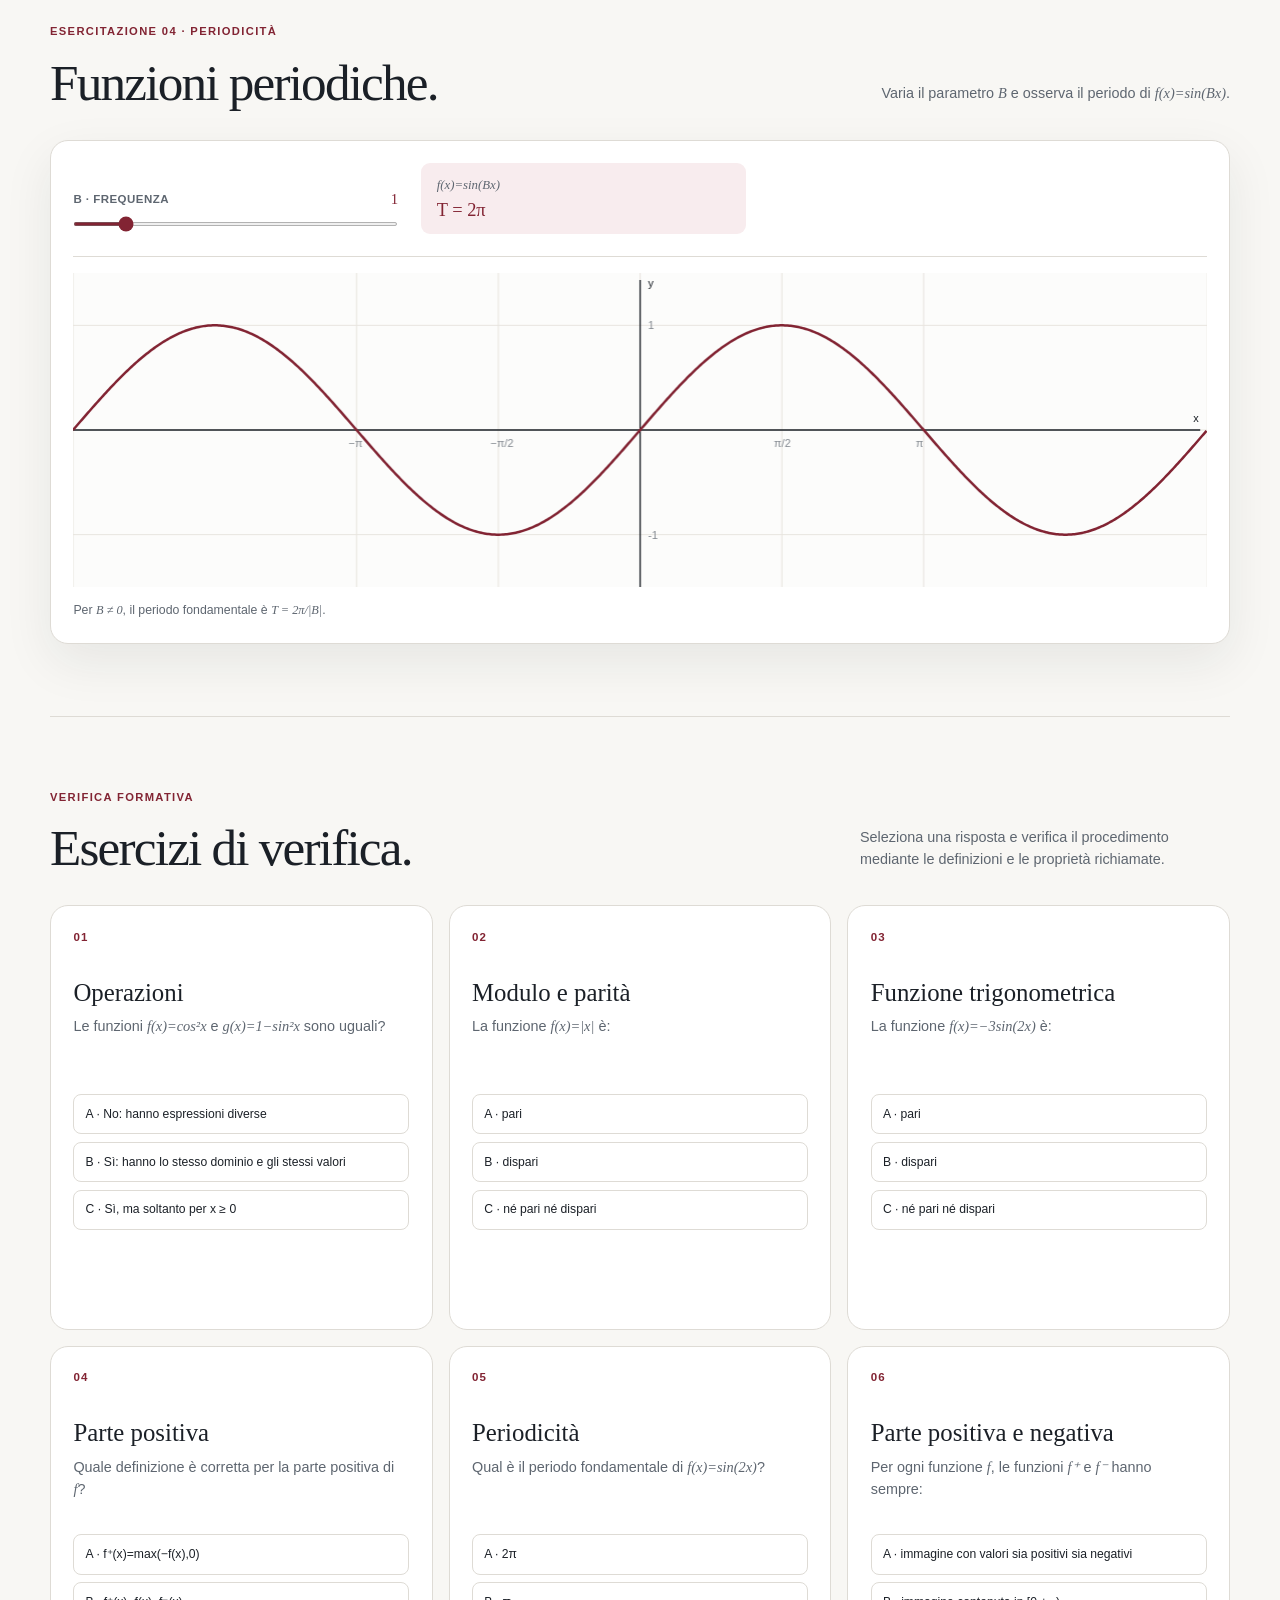
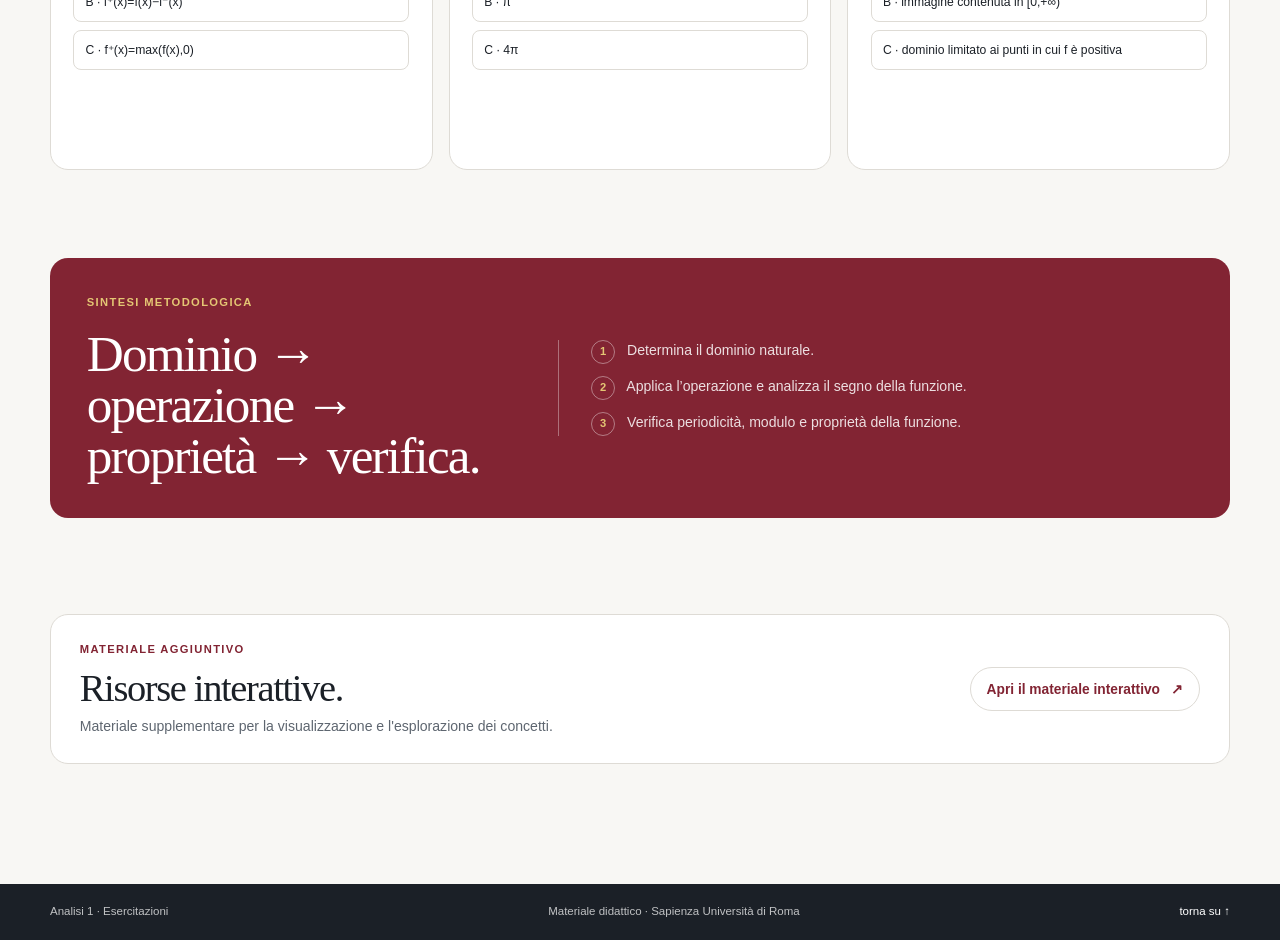
==== commit 86f07972: "Aggiunge la lezione 5 sui simboli di Landau" ====
--- a/index.html
+++ b/index.html
@@ -71,7 +71,8 @@
           <a class="lesson-step" href="lezione-02/"><span>02</span><strong>Limiti</strong><small>successiva</small></a>
           <a class="lesson-step" href="lezione-03/"><span>03</span><strong>Limiti notevoli</strong><small>successiva</small></a>
           <a class="lesson-step" href="lezione-04/"><span>04</span><strong>Serie</strong><small>successiva</small></a>
-          <span class="lesson-more">… altre 10 lezioni</span>
+          <a class="lesson-step" href="lezione-05/"><span>05</span><strong>Landau</strong><small>successiva</small></a>
+          <span class="lesson-more">… altre 9 lezioni</span>
         </div>
         <p class="lesson-download"><a class="button button-quiet" href="lim/Lezione%204.pdf" download>Scarica la LIM della Lezione 4 <span aria-hidden="true">↓</span></a></p>
       </section>
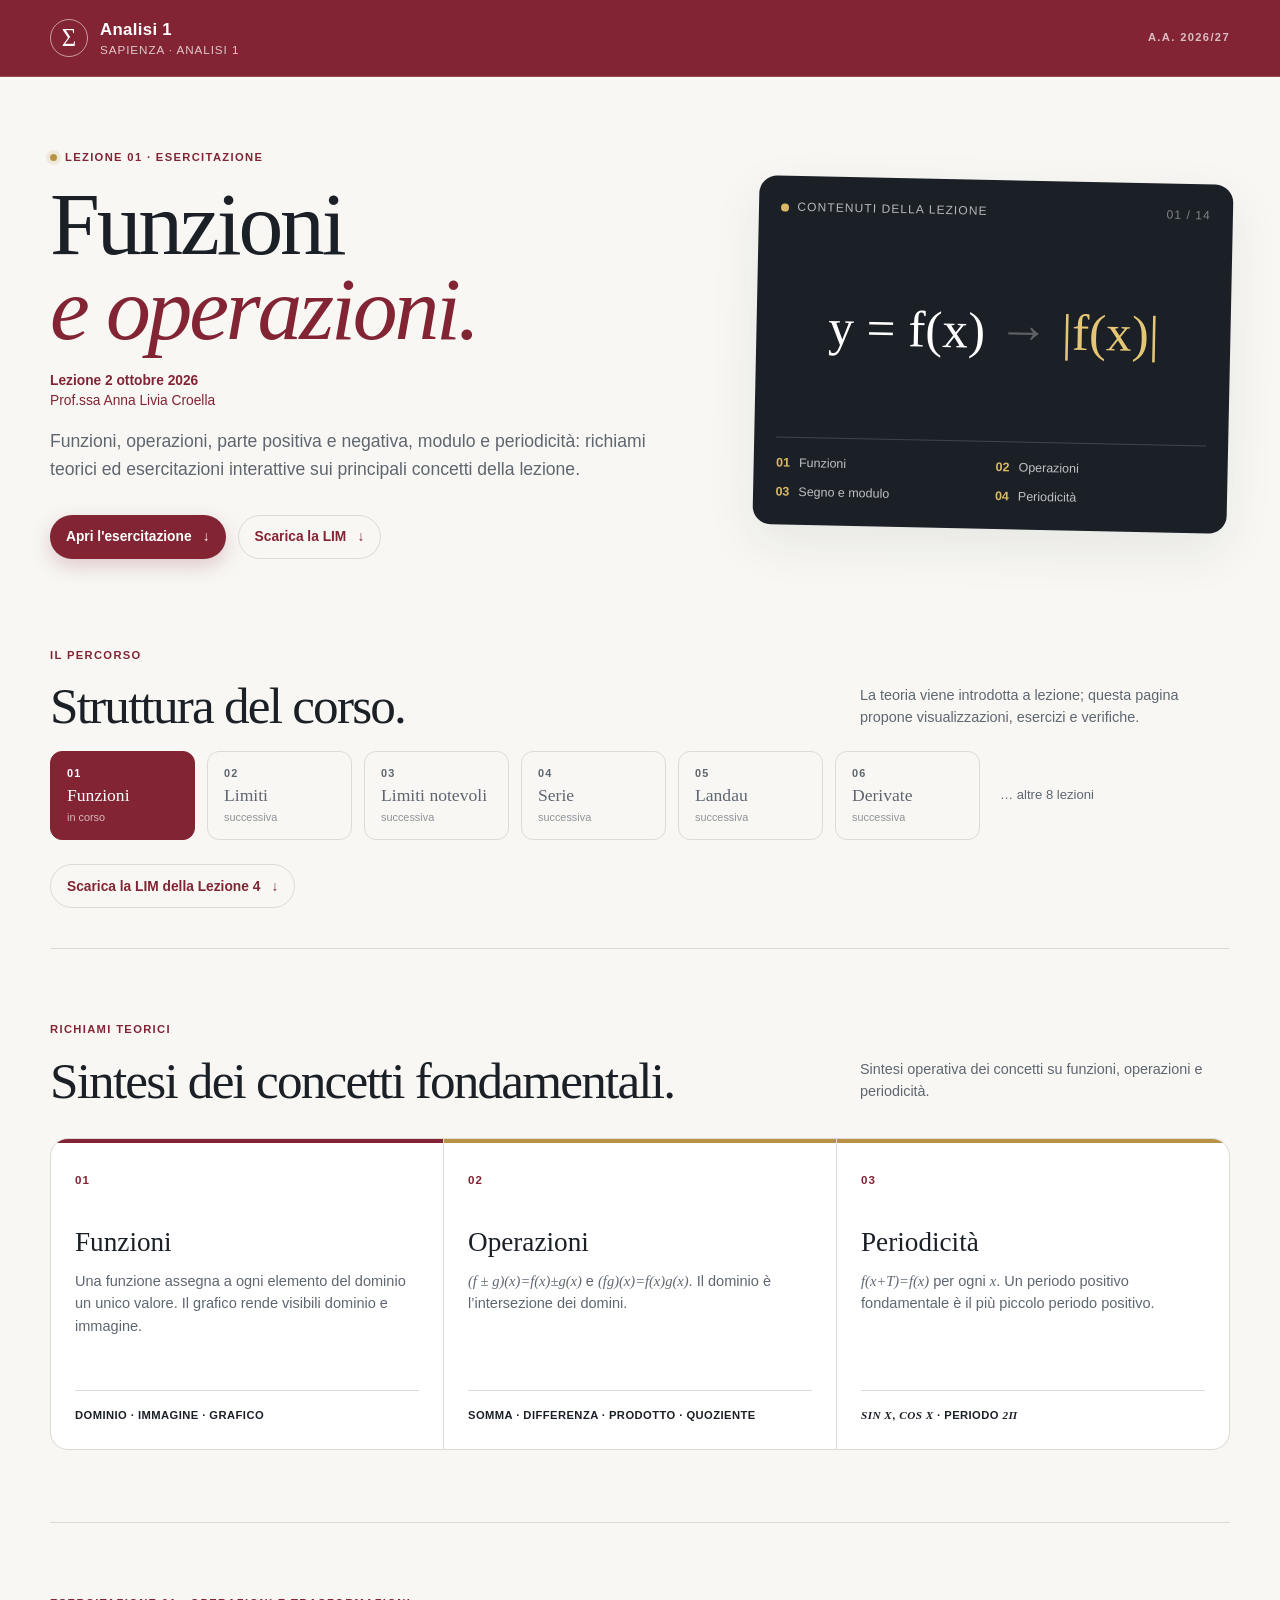
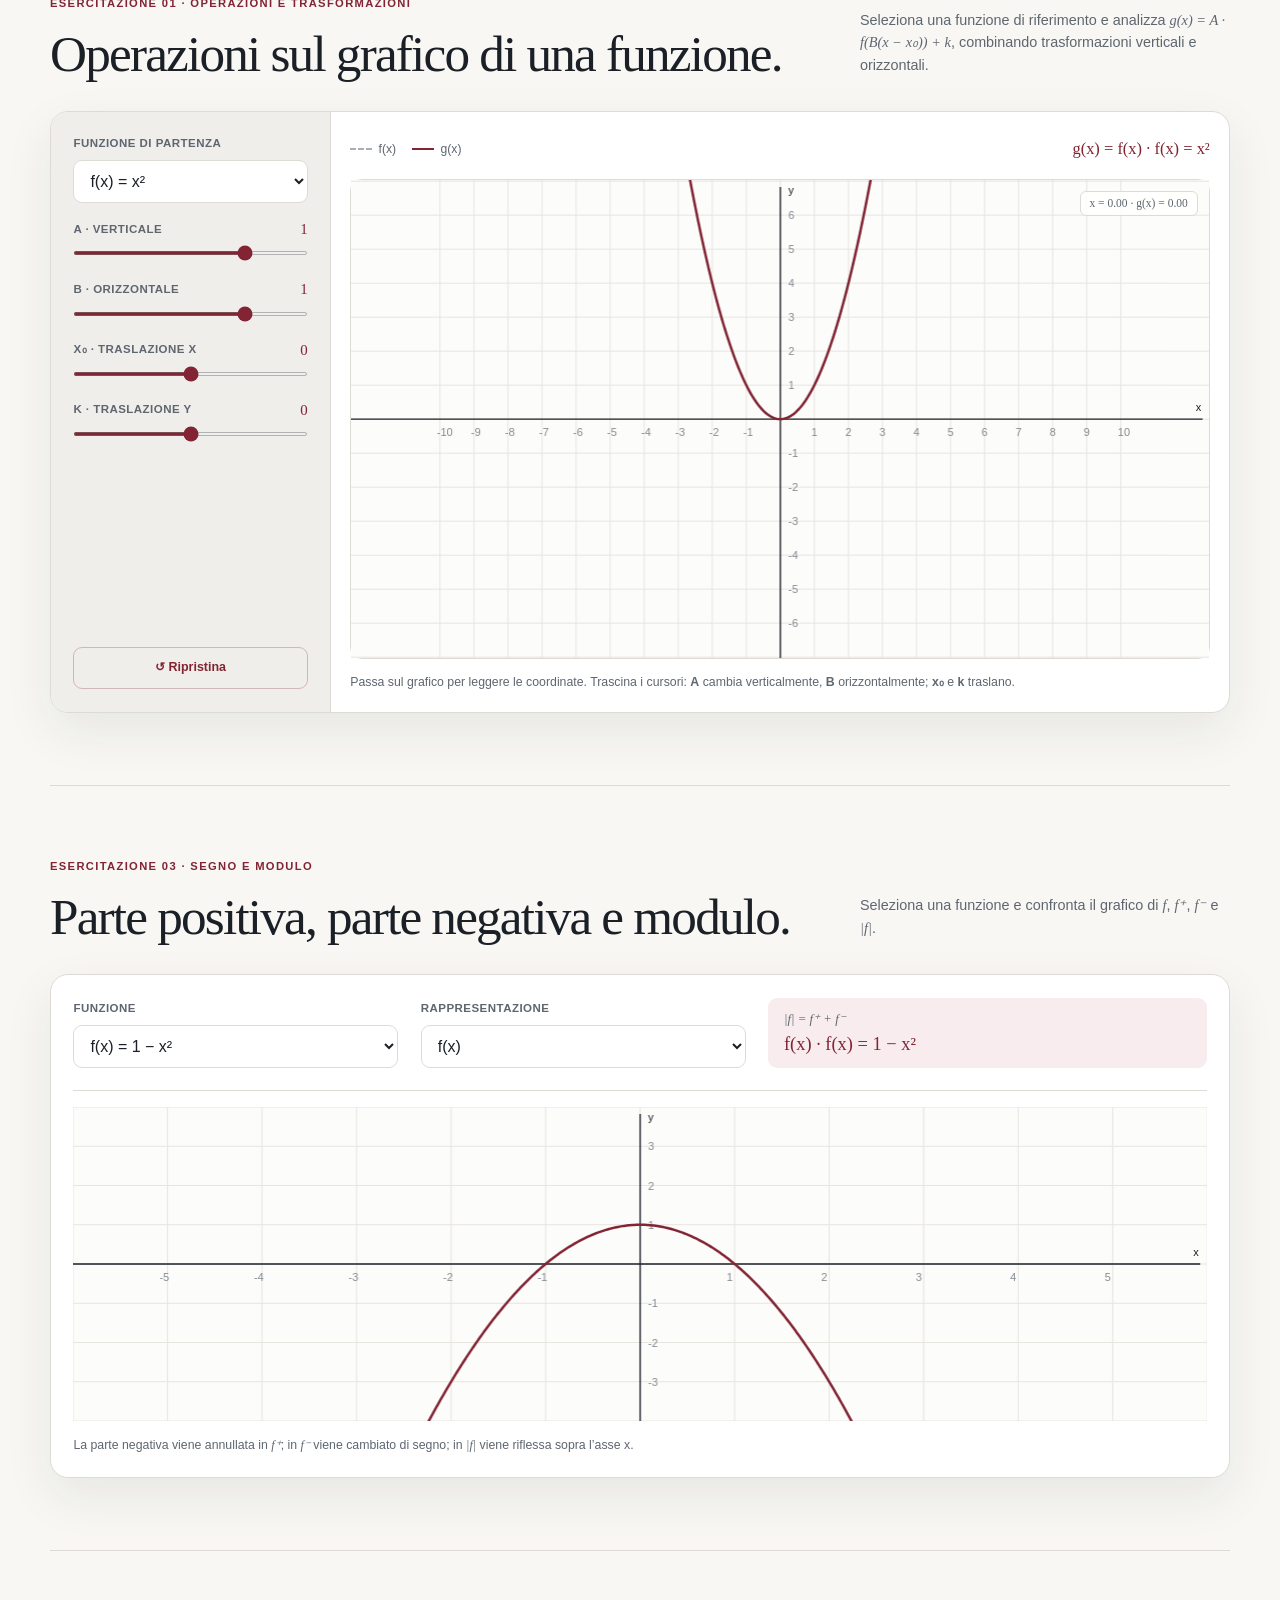
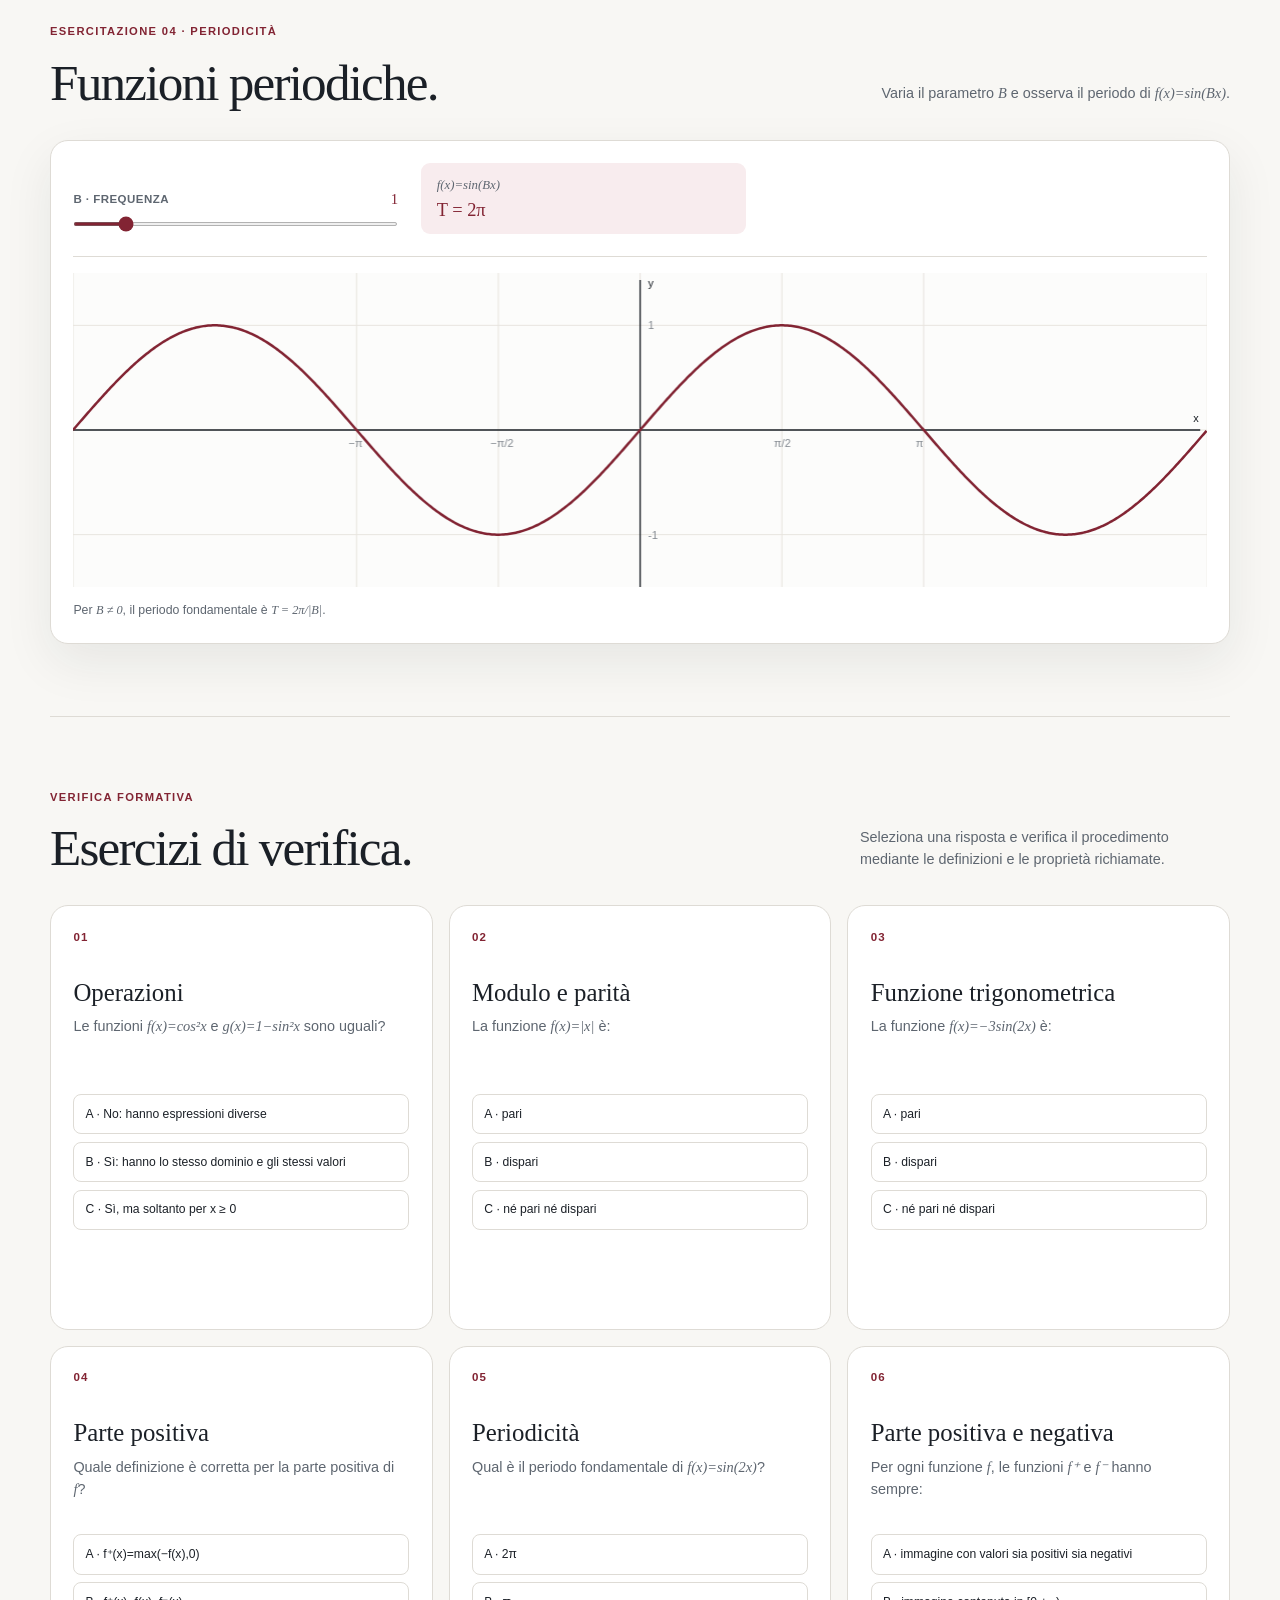
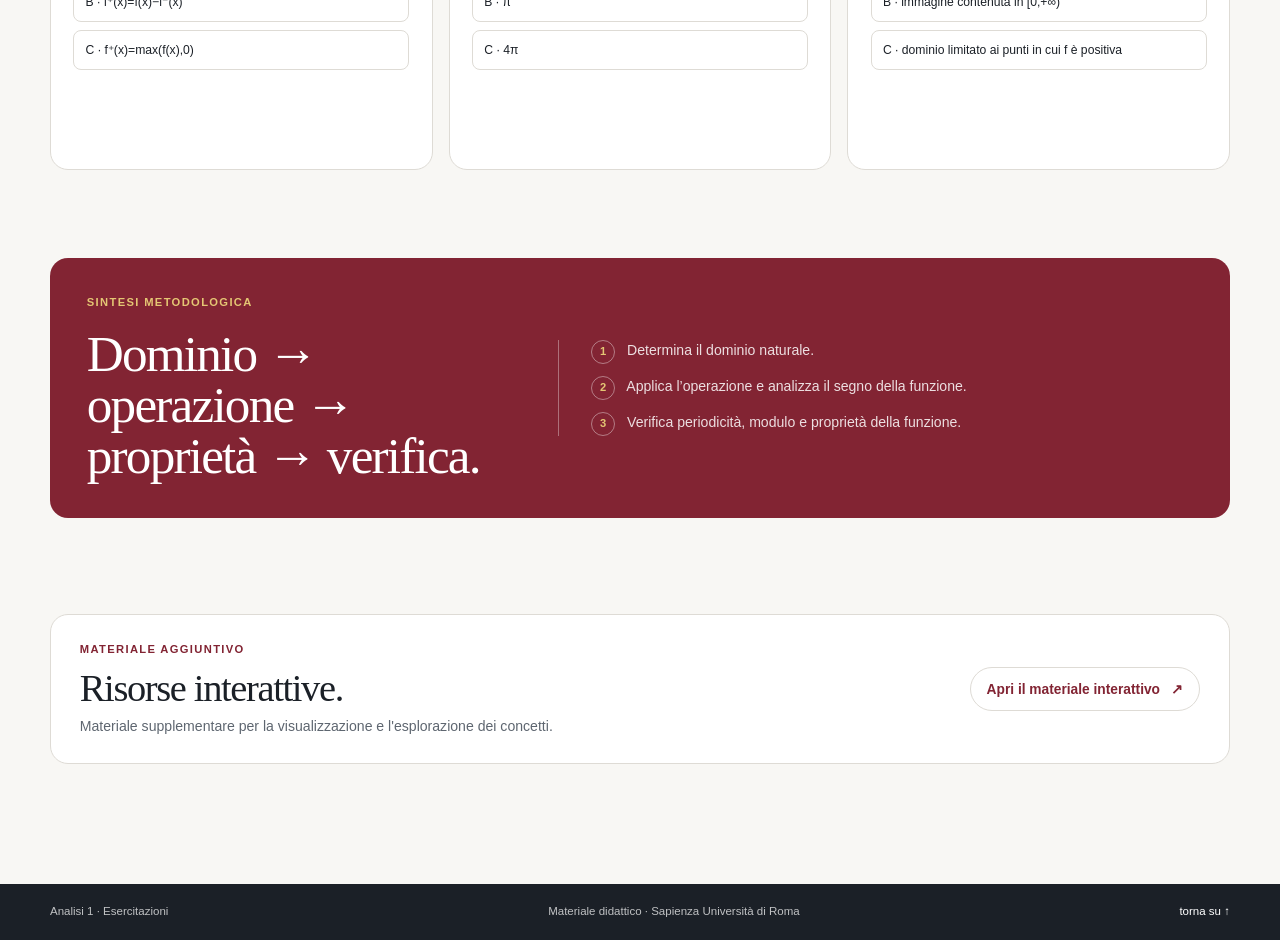
==== commit 530be249: "Aggiungi lezione sulle derivate" ====
--- a/index.html
+++ b/index.html
@@ -72,7 +72,8 @@
           <a class="lesson-step" href="lezione-03/"><span>03</span><strong>Limiti notevoli</strong><small>successiva</small></a>
           <a class="lesson-step" href="lezione-04/"><span>04</span><strong>Serie</strong><small>successiva</small></a>
           <a class="lesson-step" href="lezione-05/"><span>05</span><strong>Landau</strong><small>successiva</small></a>
-          <span class="lesson-more">… altre 9 lezioni</span>
+          <a class="lesson-step" href="lezione-06/"><span>06</span><strong>Derivate</strong><small>successiva</small></a>
+          <span class="lesson-more">… altre 8 lezioni</span>
         </div>
         <p class="lesson-download"><a class="button button-quiet" href="lim/Lezione%204.pdf" download>Scarica la LIM della Lezione 4 <span aria-hidden="true">↓</span></a></p>
       </section>
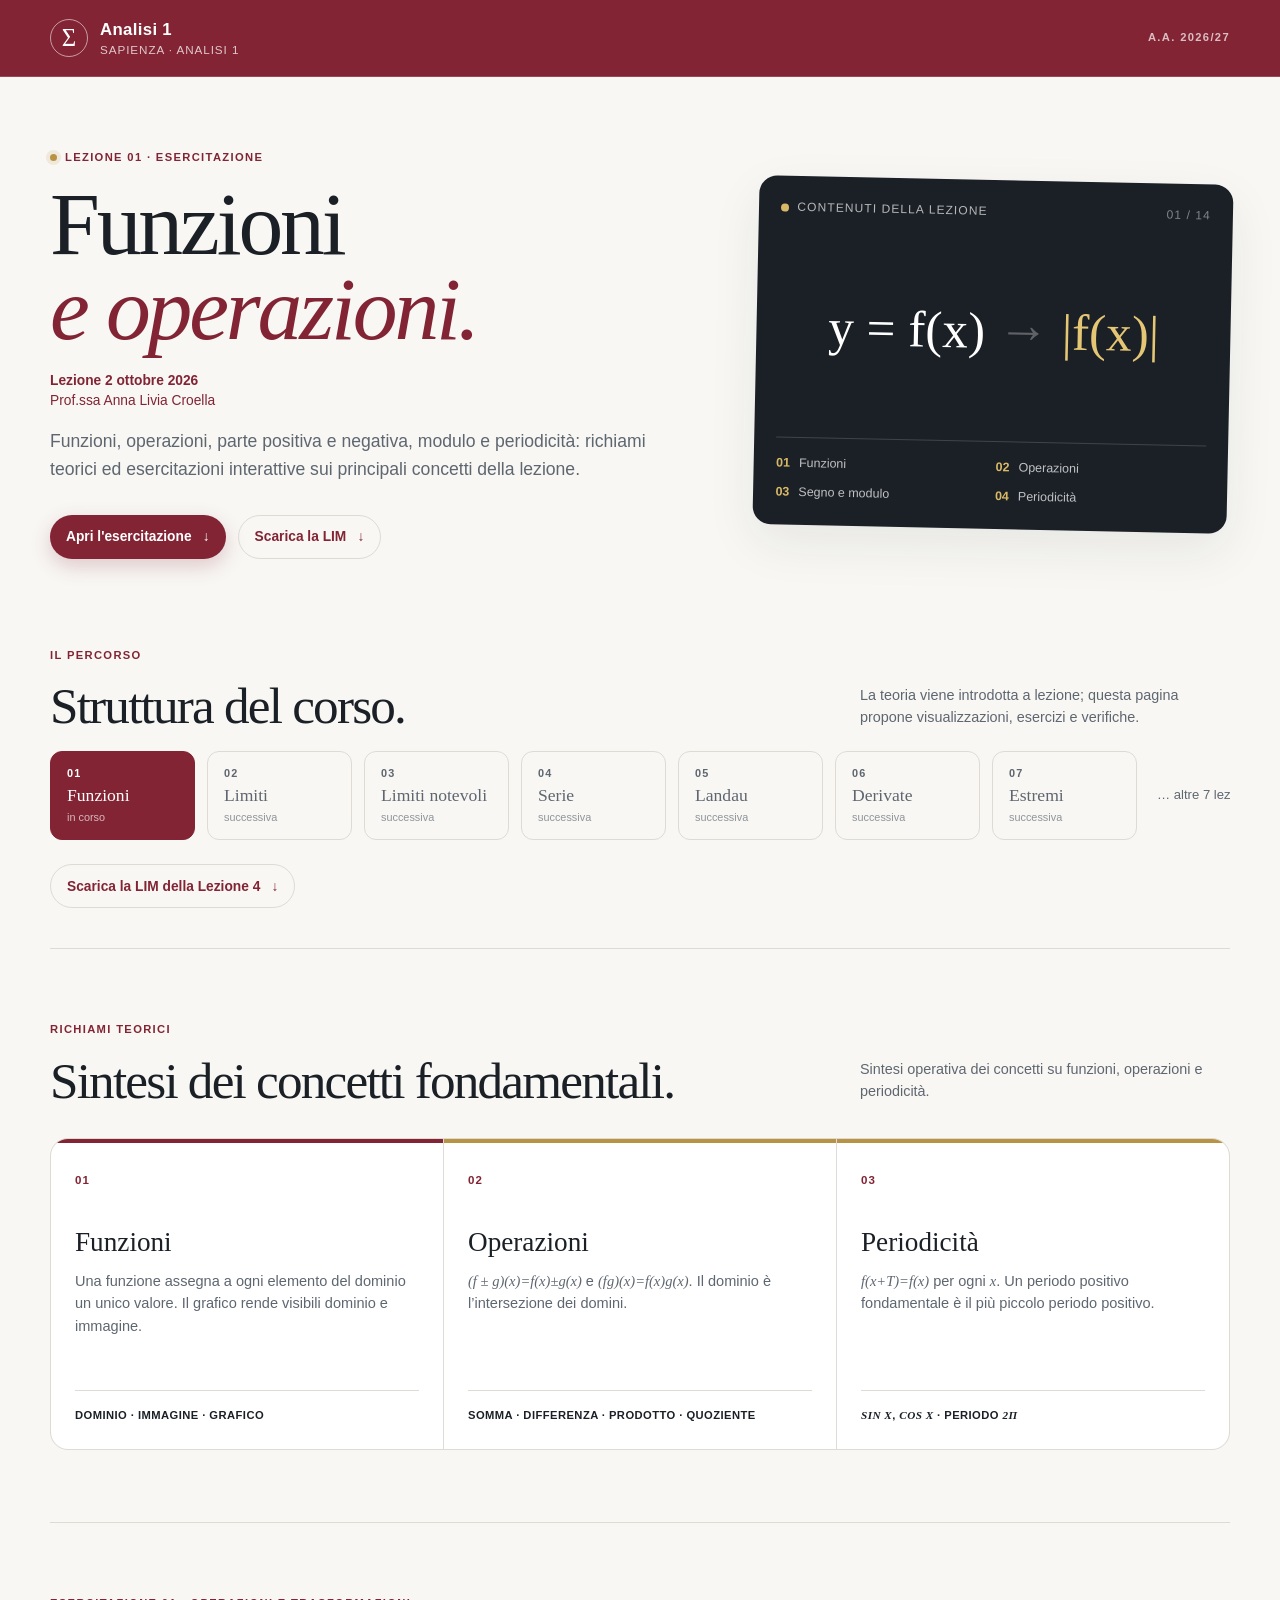
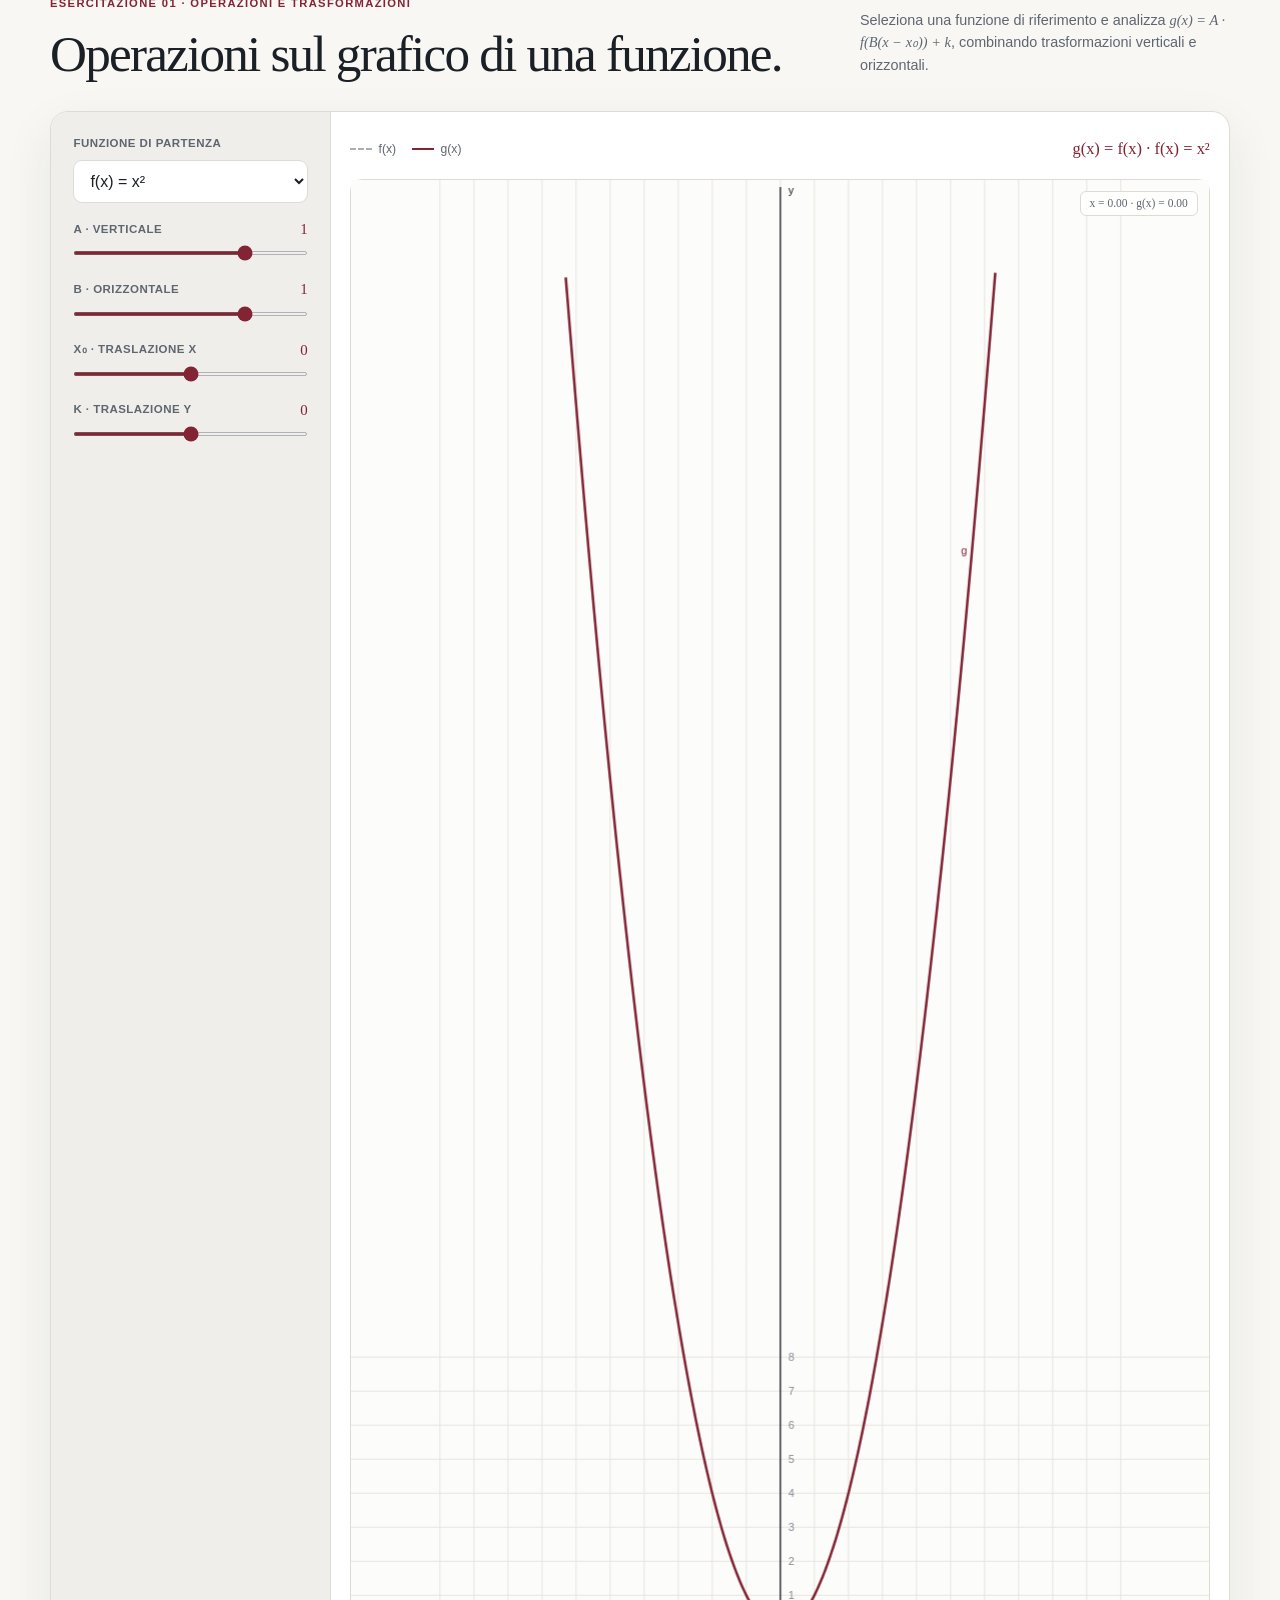
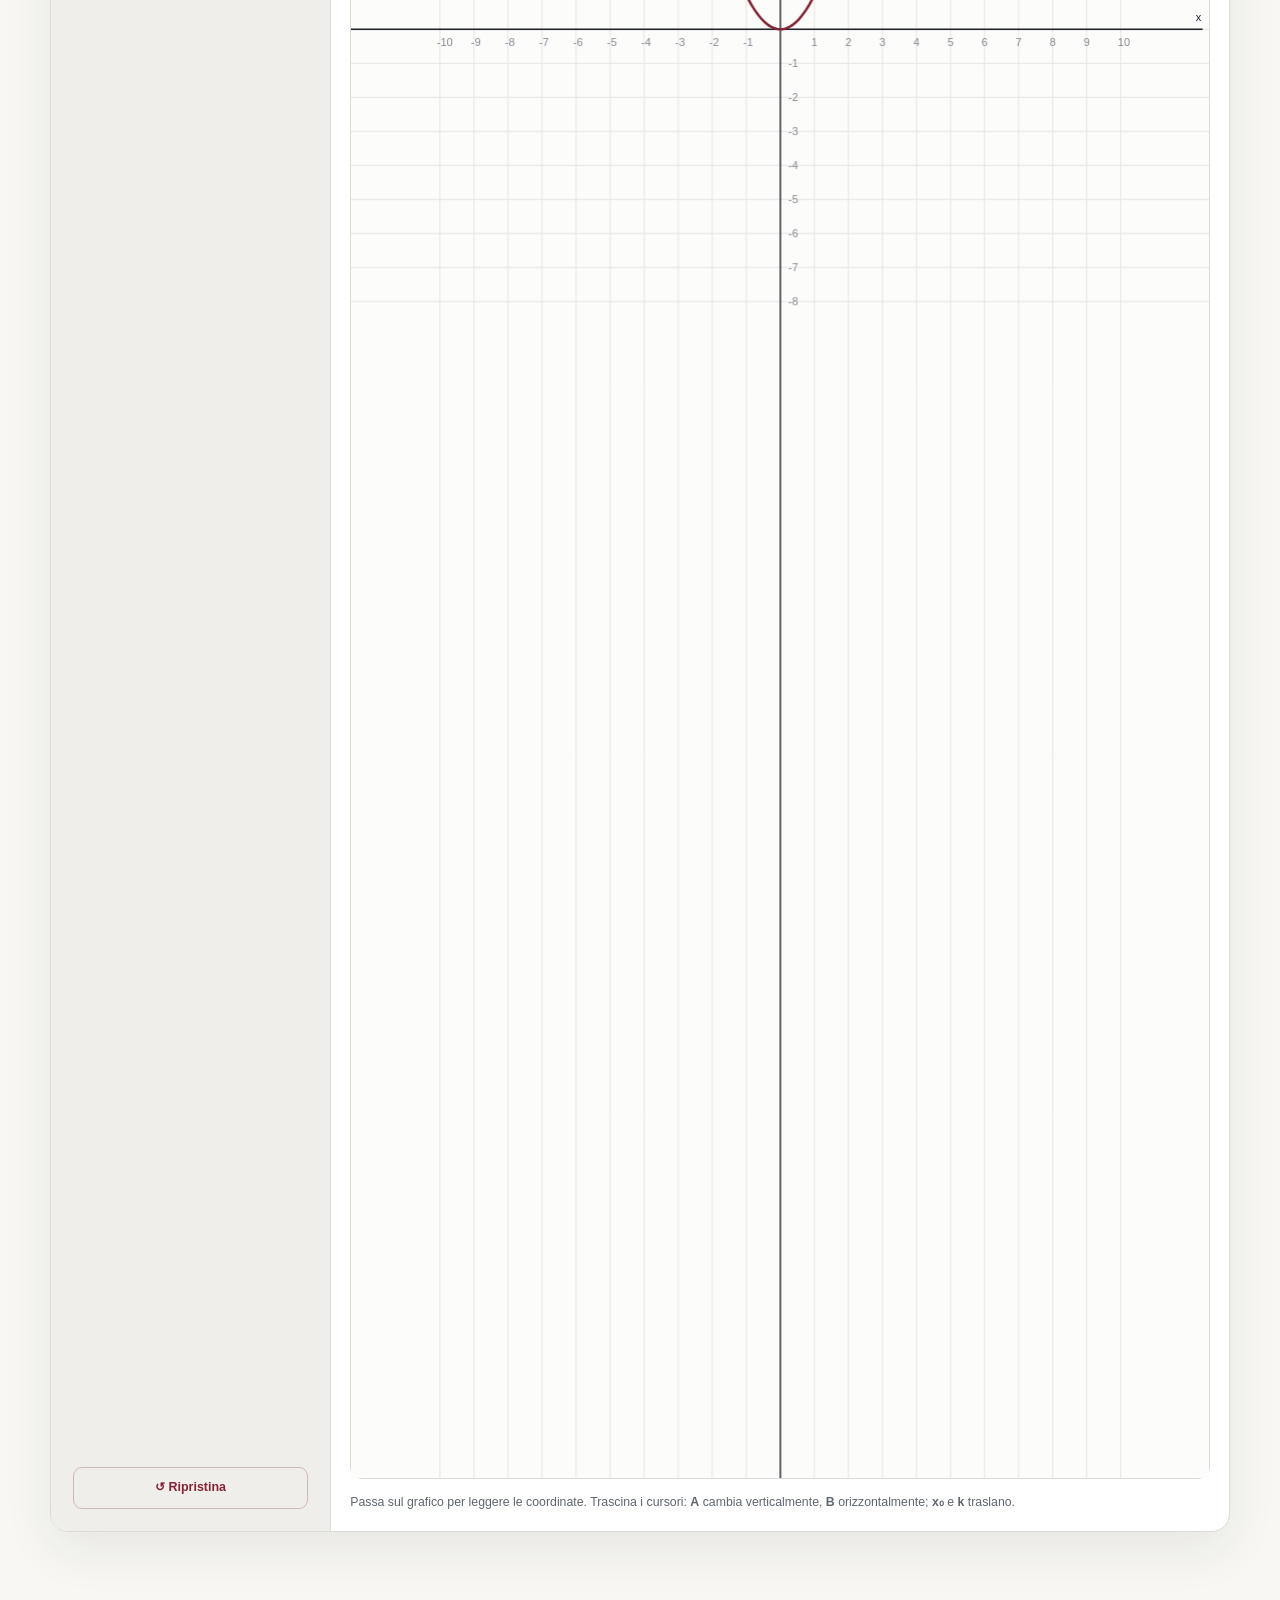
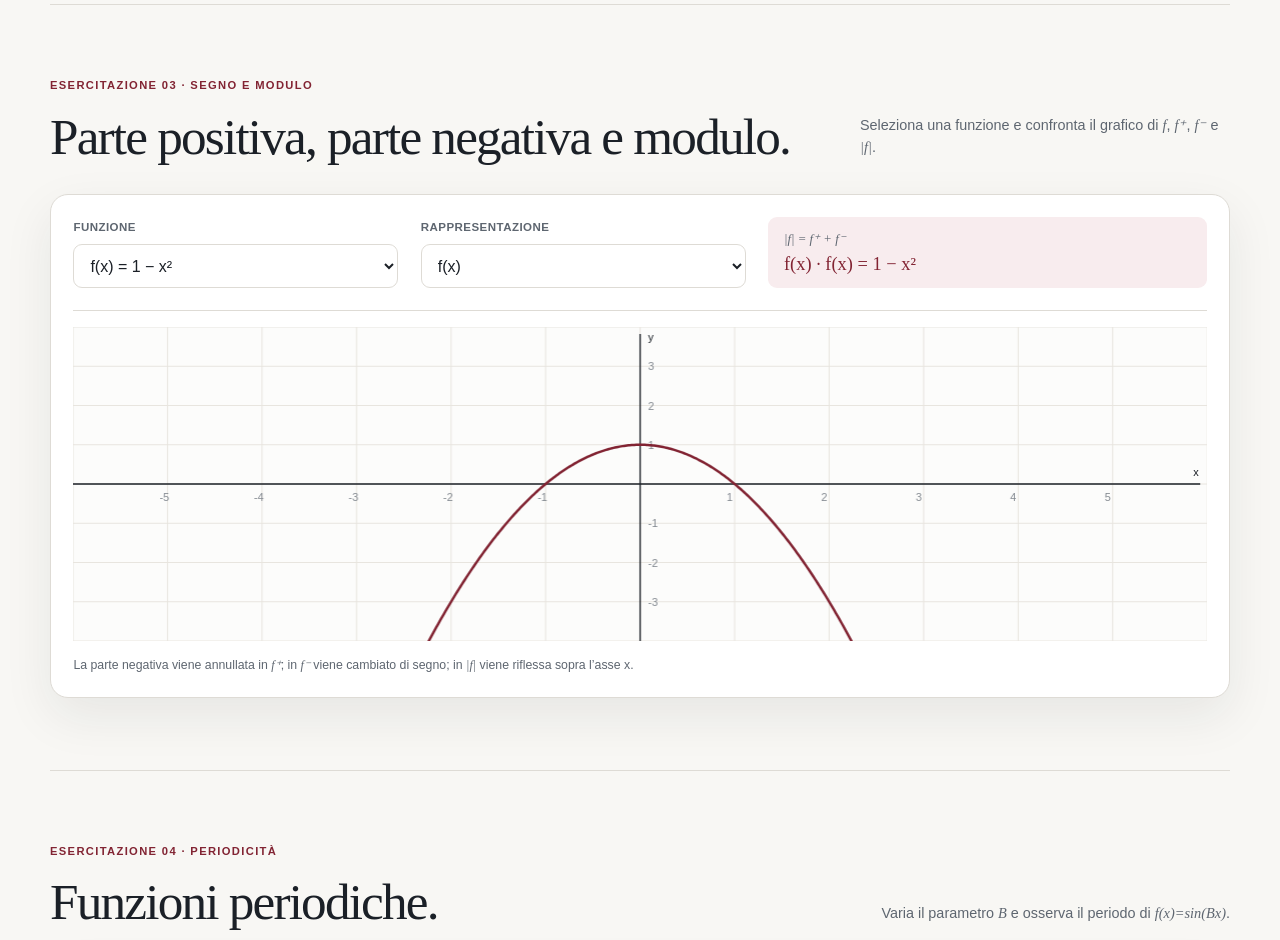
==== commit 7d89f736: "Aggiungi lezione 7 su estremi e monotonia" ====
--- a/index.html
+++ b/index.html
@@ -73,7 +73,8 @@
           <a class="lesson-step" href="lezione-04/"><span>04</span><strong>Serie</strong><small>successiva</small></a>
           <a class="lesson-step" href="lezione-05/"><span>05</span><strong>Landau</strong><small>successiva</small></a>
           <a class="lesson-step" href="lezione-06/"><span>06</span><strong>Derivate</strong><small>successiva</small></a>
-          <span class="lesson-more">… altre 8 lezioni</span>
+          <a class="lesson-step" href="lezione-07/"><span>07</span><strong>Estremi</strong><small>successiva</small></a>
+          <span class="lesson-more">… altre 7 lezioni</span>
         </div>
         <p class="lesson-download"><a class="button button-quiet" href="lim/Lezione%204.pdf" download>Scarica la LIM della Lezione 4 <span aria-hidden="true">↓</span></a></p>
       </section>
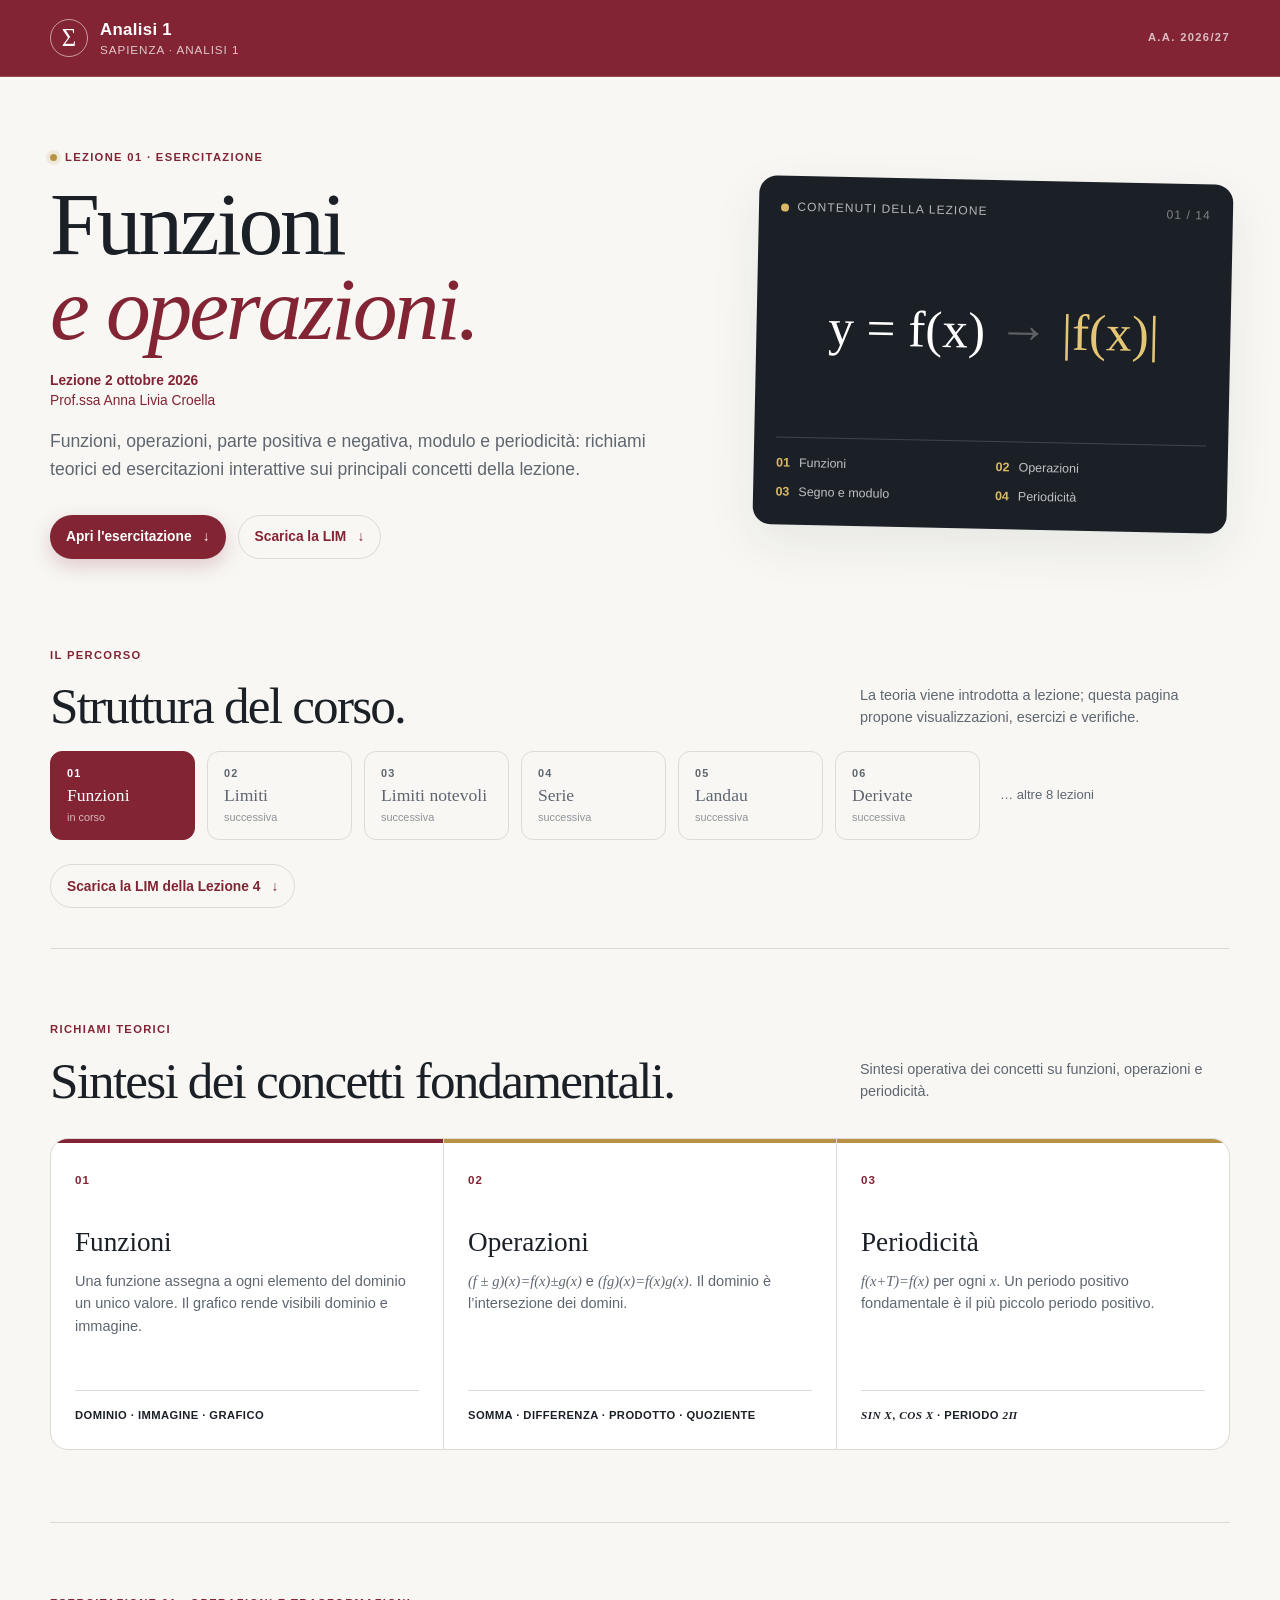
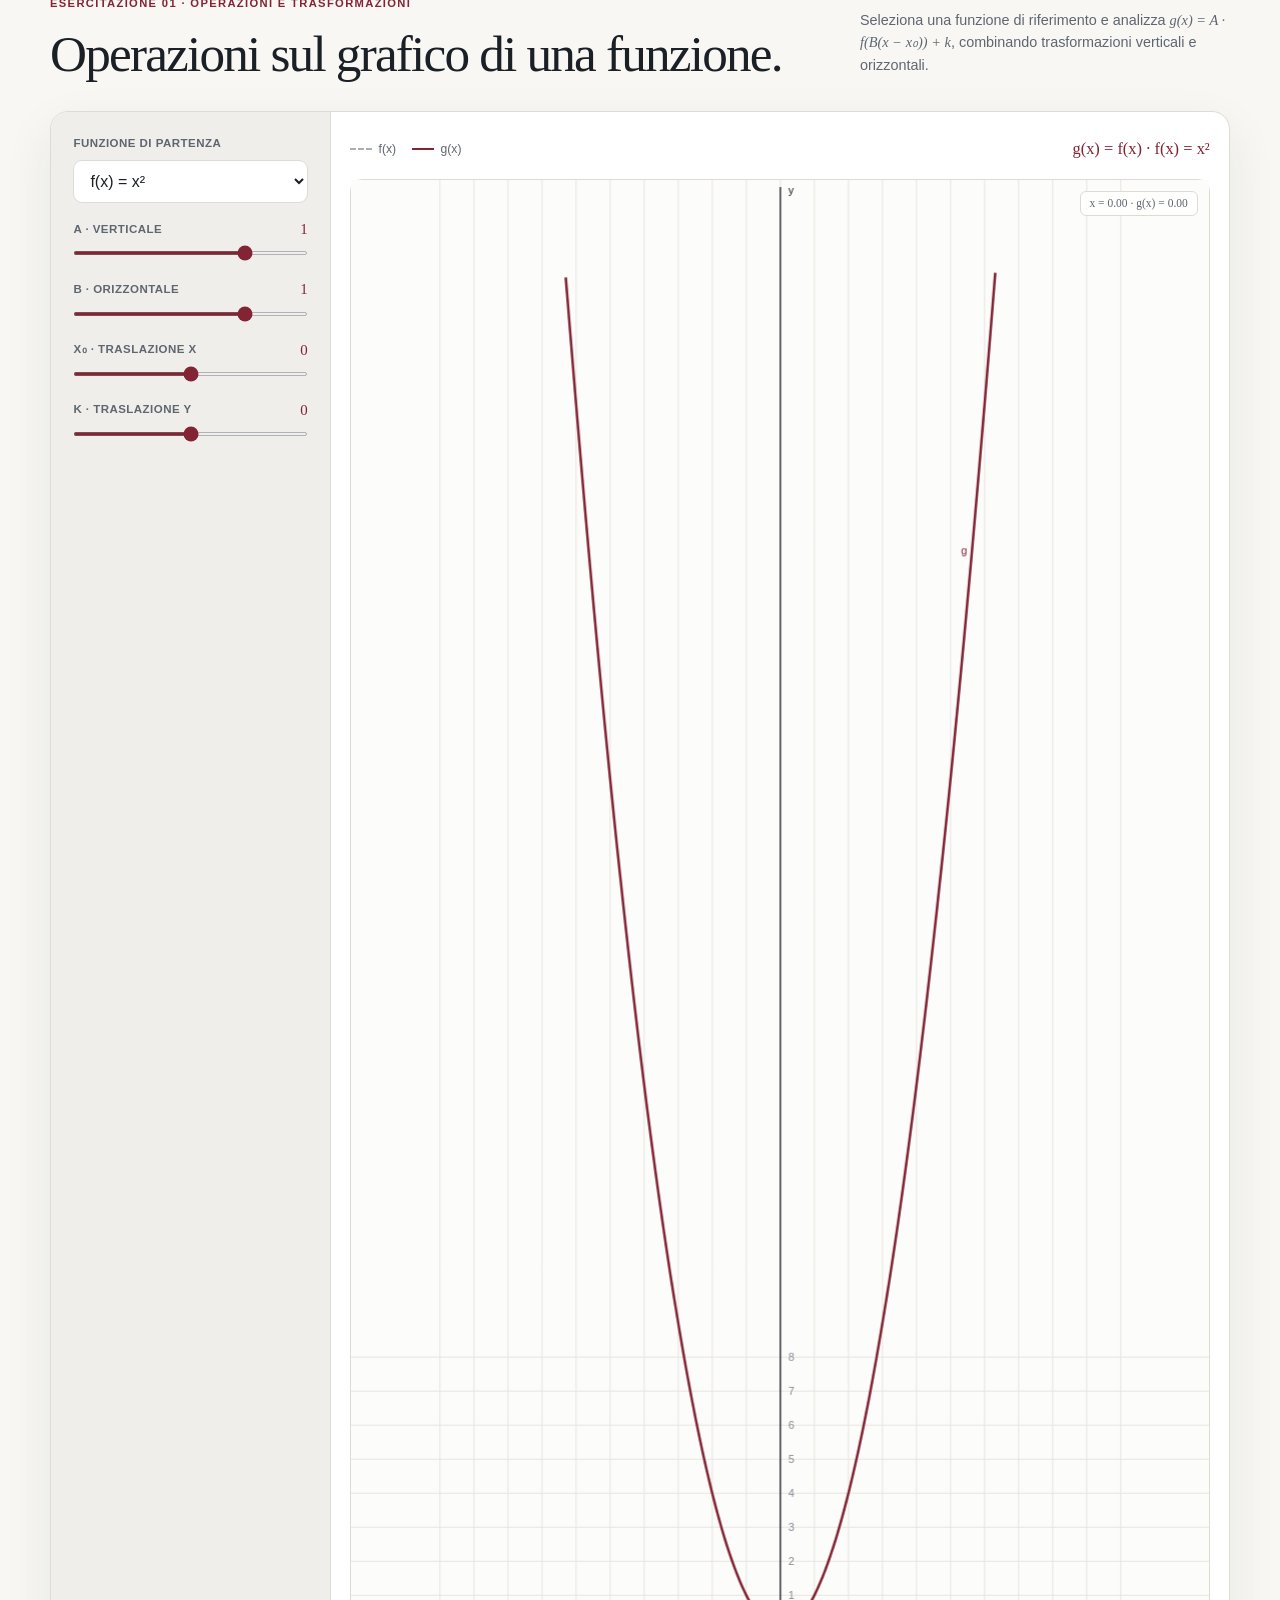
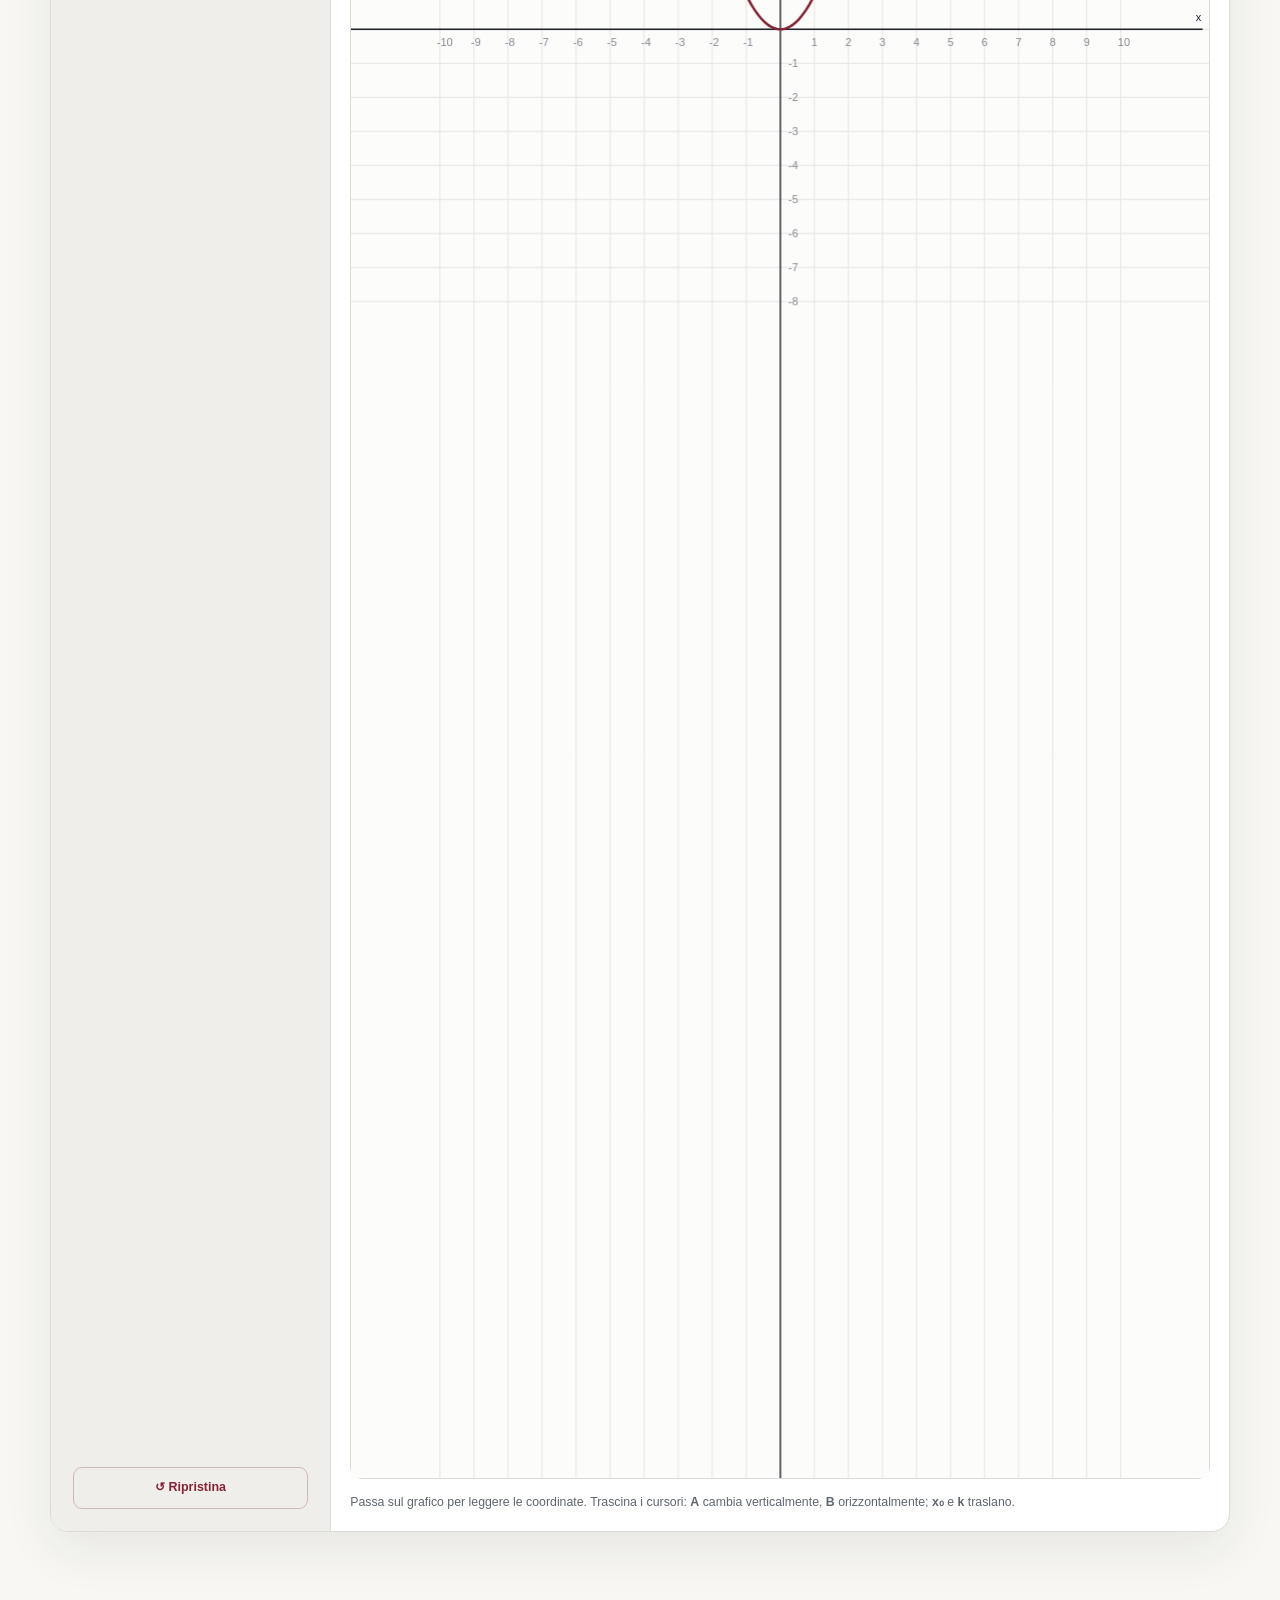
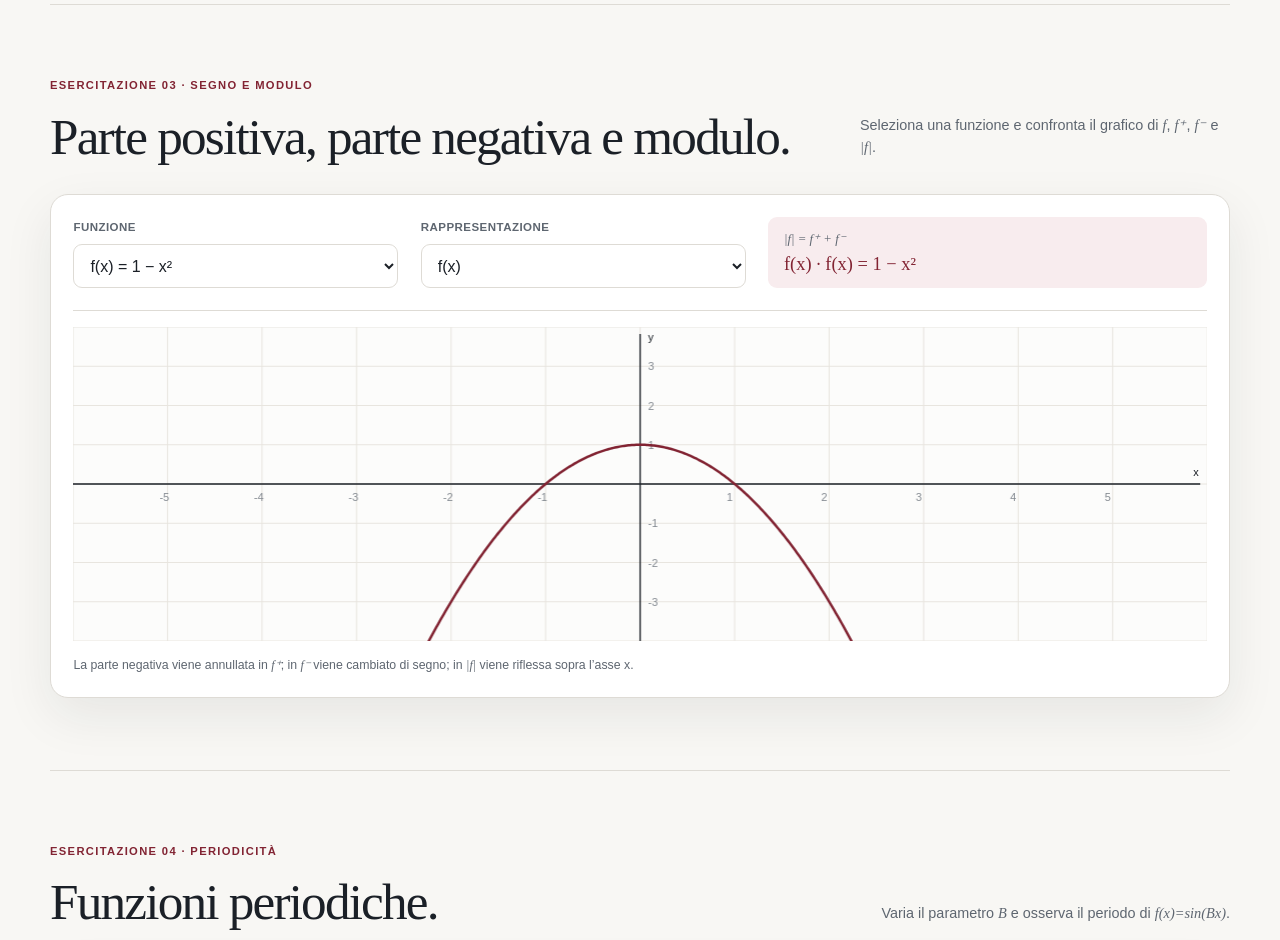
==== commit 7c3750d8: "Ritira temporaneamente la lezione 7 dal sito" ====
--- a/index.html
+++ b/index.html
@@ -73,8 +73,7 @@
           <a class="lesson-step" href="lezione-04/"><span>04</span><strong>Serie</strong><small>successiva</small></a>
           <a class="lesson-step" href="lezione-05/"><span>05</span><strong>Landau</strong><small>successiva</small></a>
           <a class="lesson-step" href="lezione-06/"><span>06</span><strong>Derivate</strong><small>successiva</small></a>
-          <a class="lesson-step" href="lezione-07/"><span>07</span><strong>Estremi</strong><small>successiva</small></a>
-          <span class="lesson-more">… altre 7 lezioni</span>
+          <span class="lesson-more">… altre 8 lezioni</span>
         </div>
         <p class="lesson-download"><a class="button button-quiet" href="lim/Lezione%204.pdf" download>Scarica la LIM della Lezione 4 <span aria-hidden="true">↓</span></a></p>
       </section>
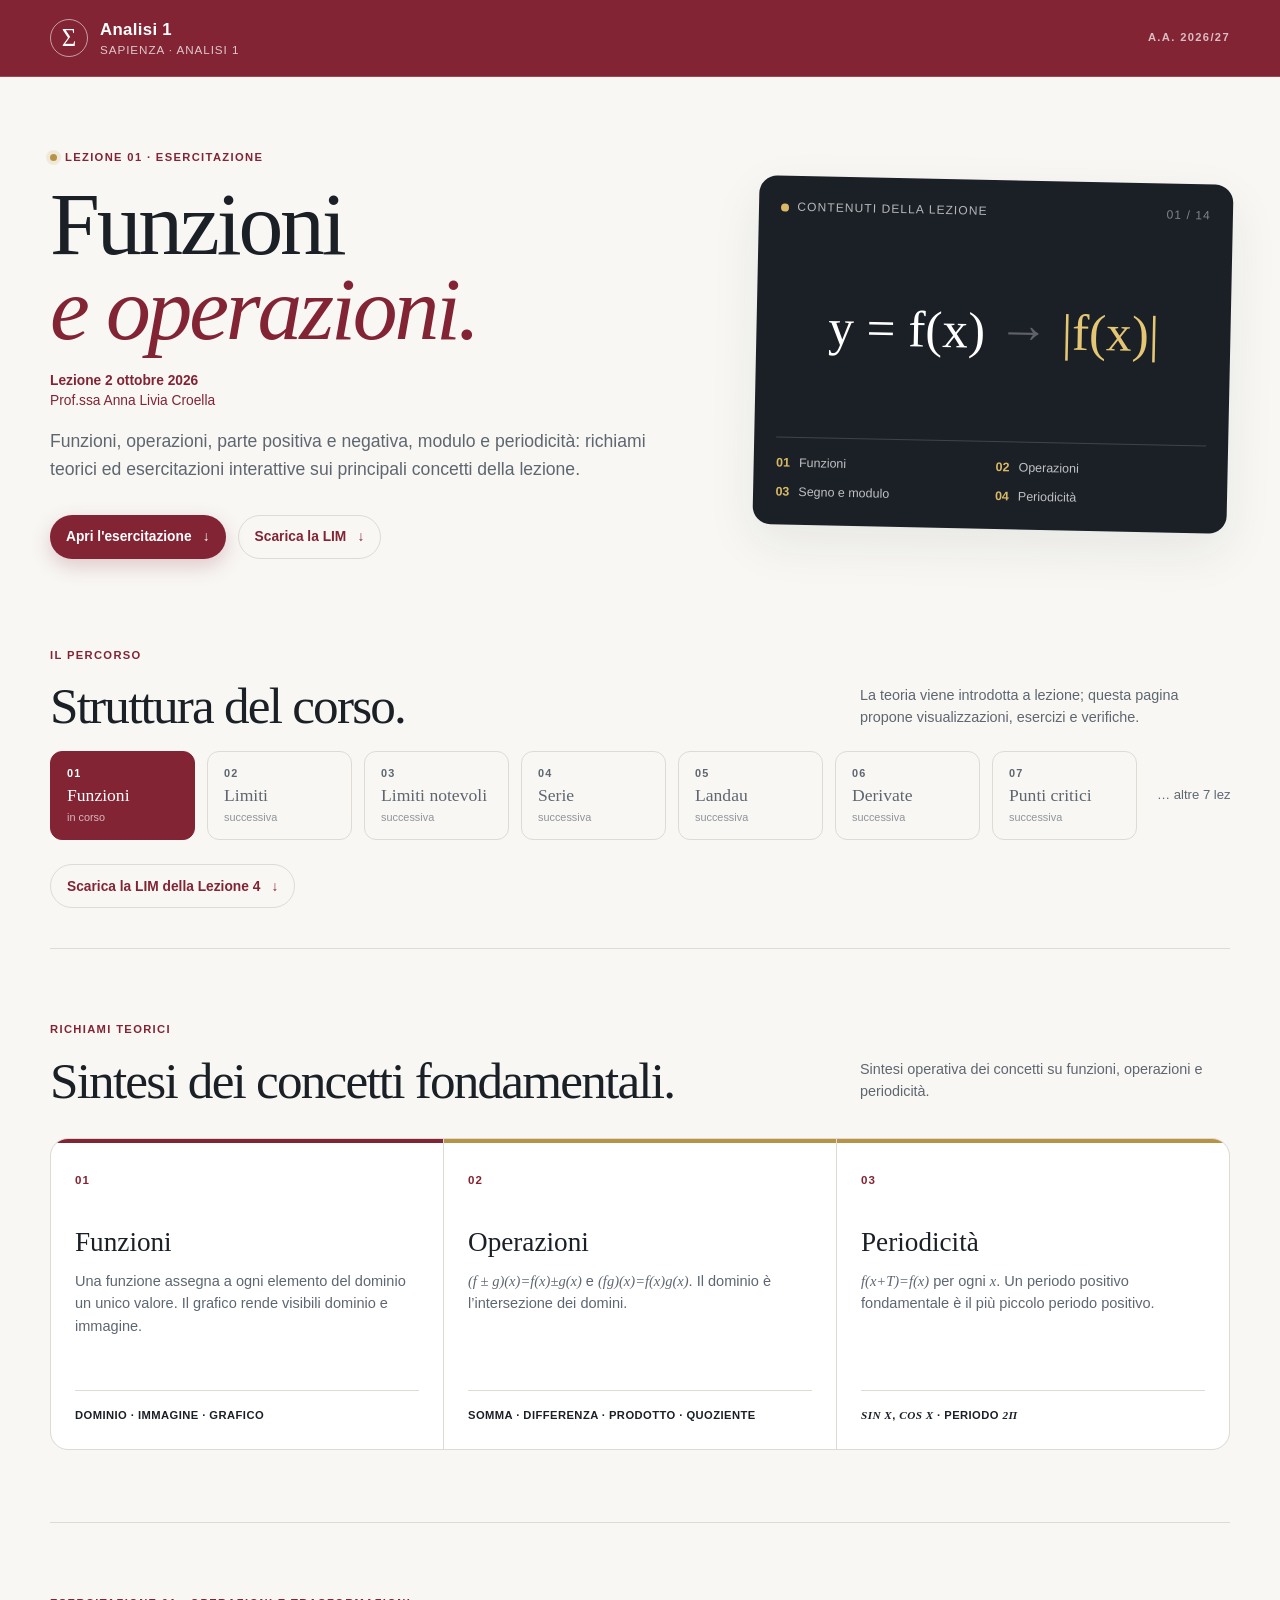
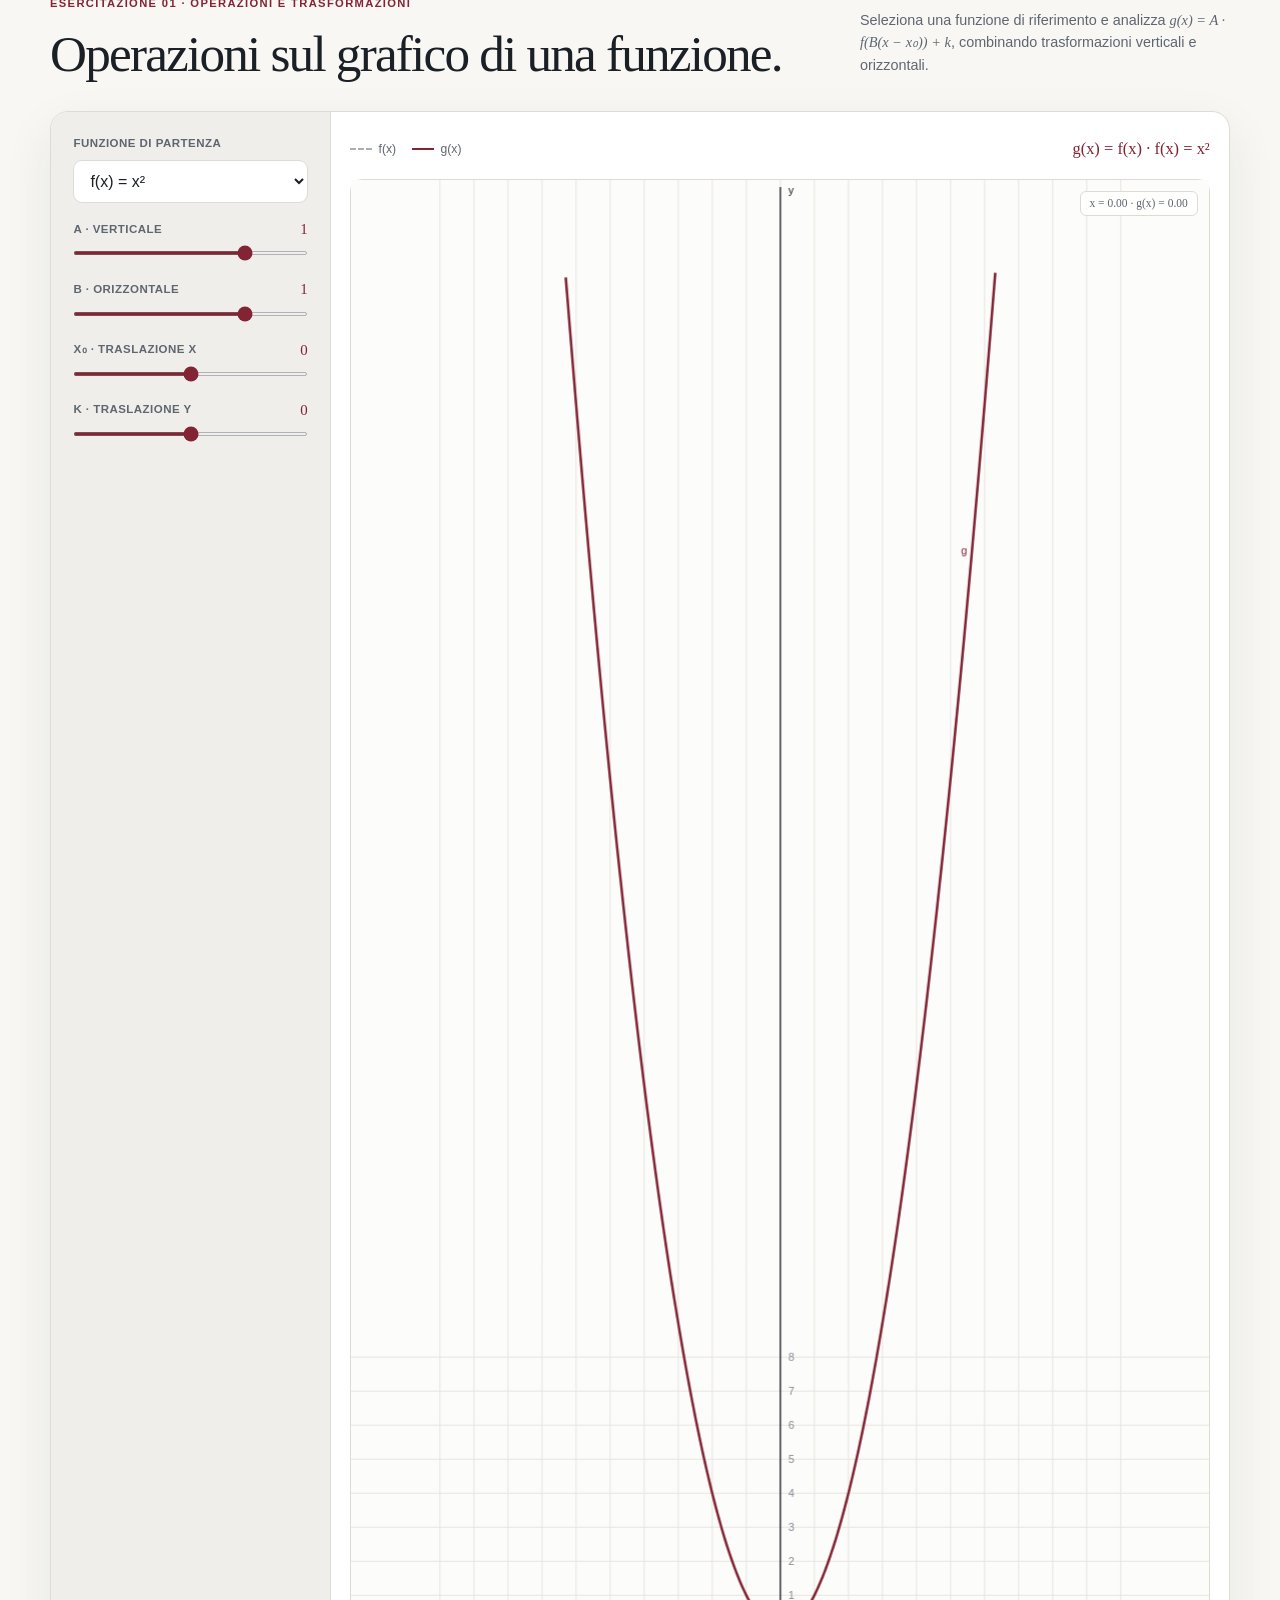
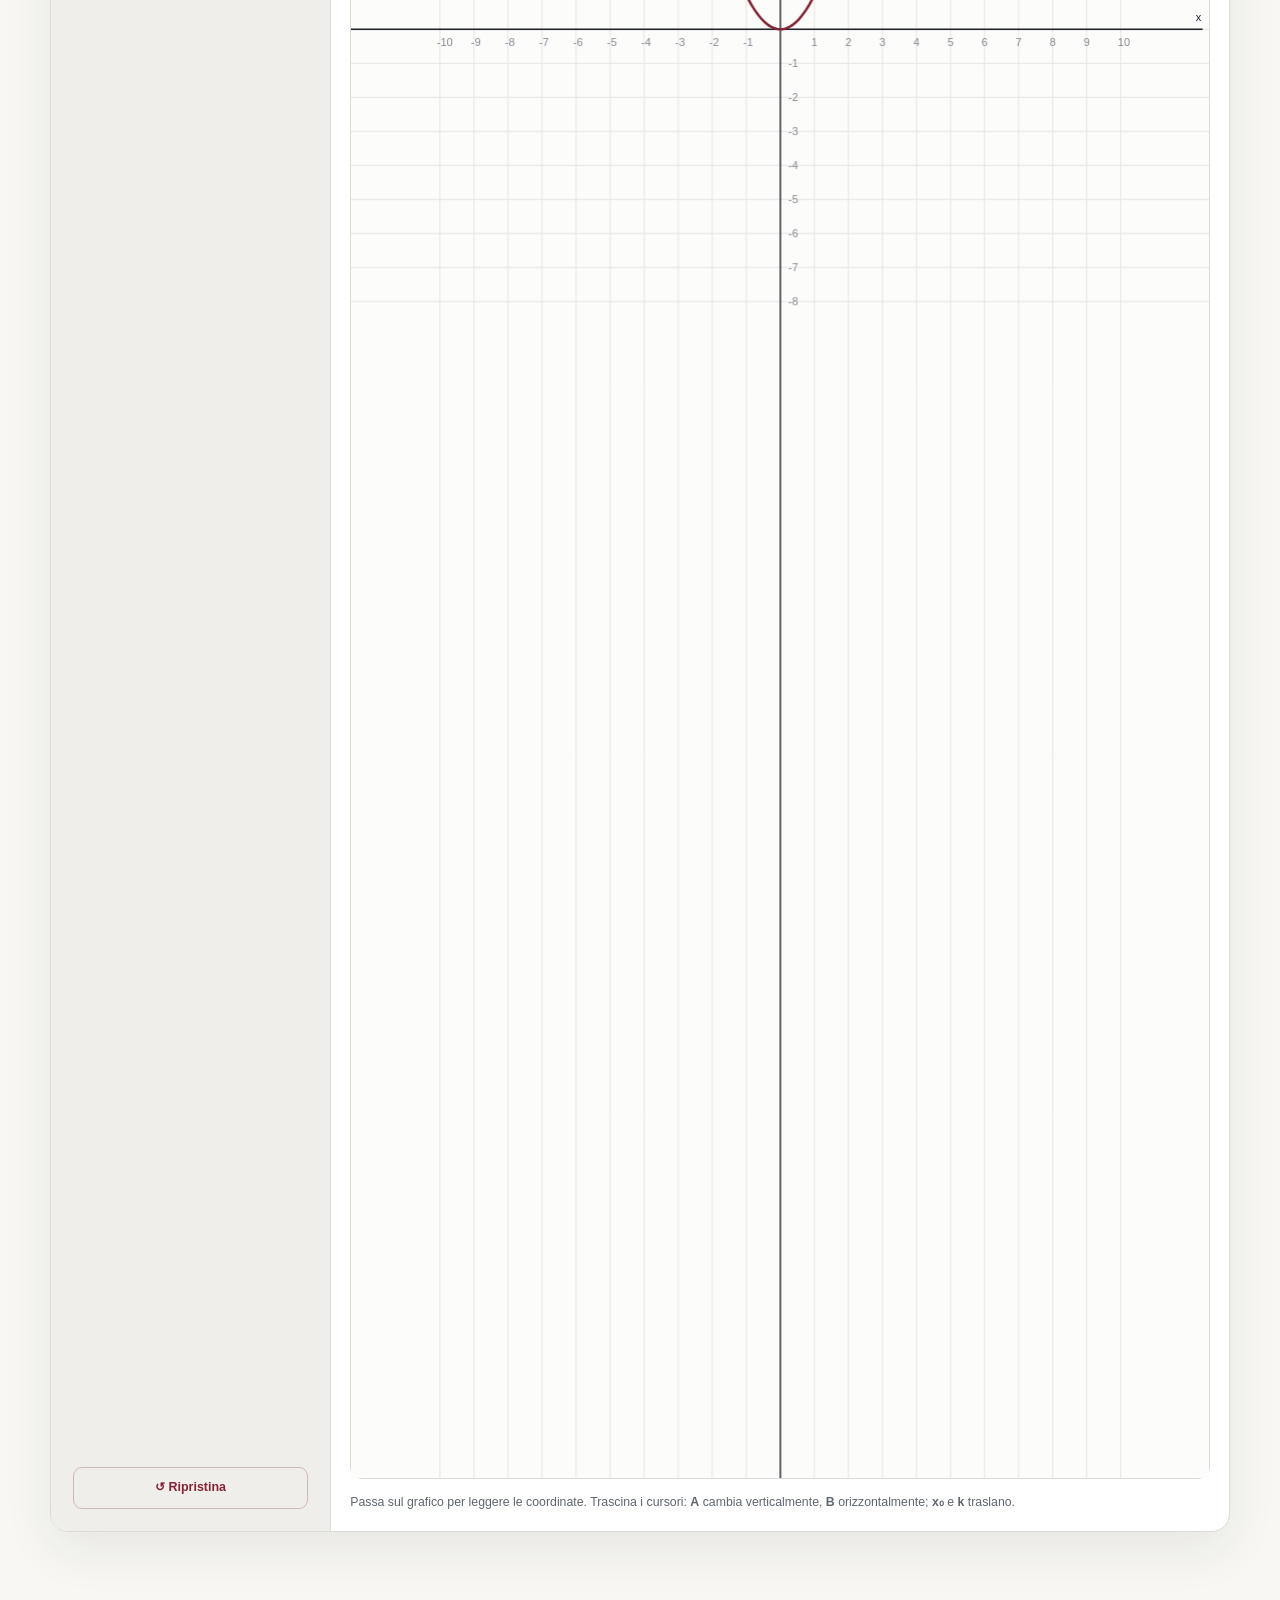
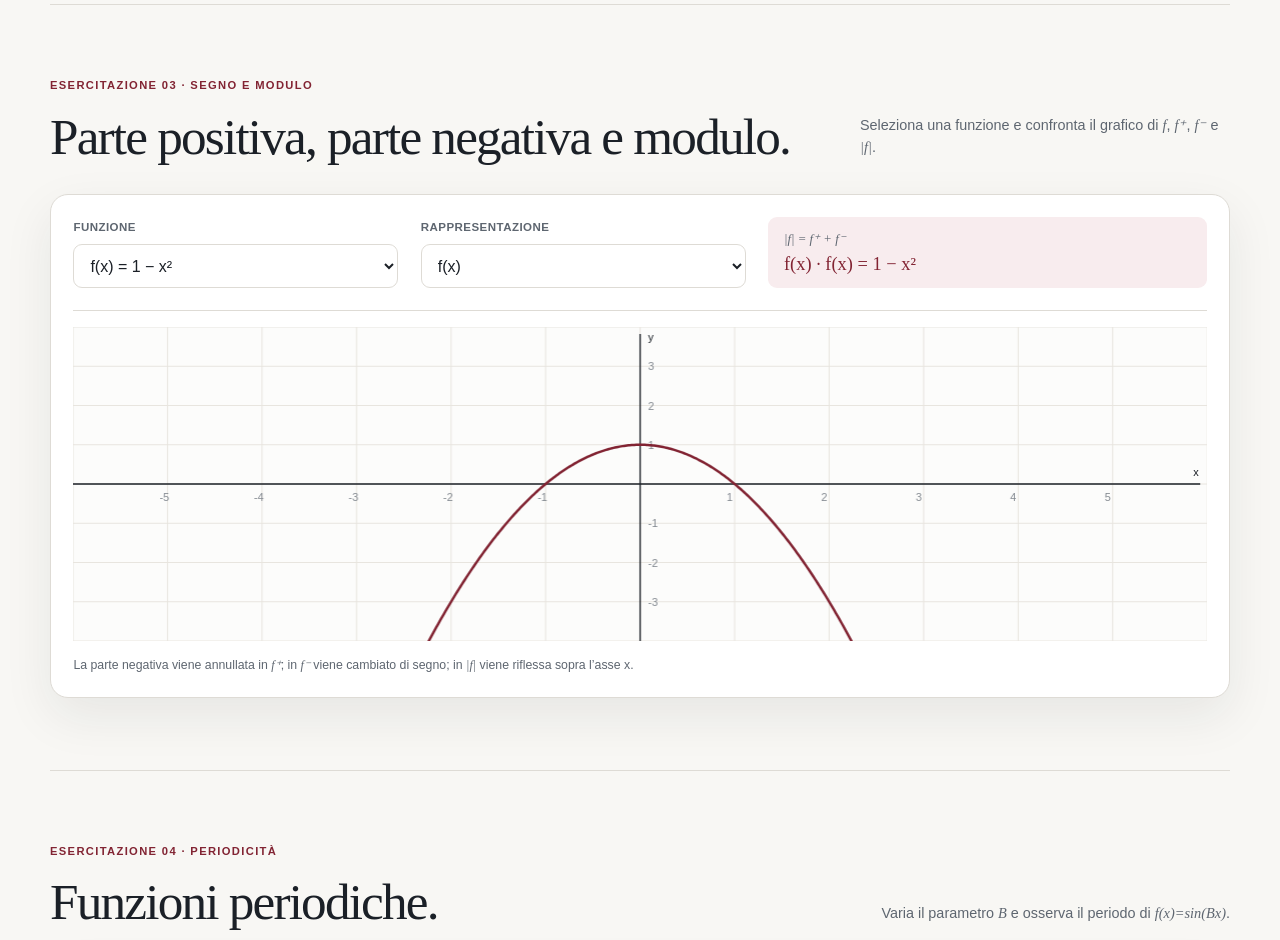
==== commit aa0facbc: "Aggiorna lezione 7 su punti critici ed estremi" ====
--- a/index.html
+++ b/index.html
@@ -73,7 +73,8 @@
           <a class="lesson-step" href="lezione-04/"><span>04</span><strong>Serie</strong><small>successiva</small></a>
           <a class="lesson-step" href="lezione-05/"><span>05</span><strong>Landau</strong><small>successiva</small></a>
           <a class="lesson-step" href="lezione-06/"><span>06</span><strong>Derivate</strong><small>successiva</small></a>
-          <span class="lesson-more">… altre 8 lezioni</span>
+          <a class="lesson-step" href="lezione-07/"><span>07</span><strong>Punti critici</strong><small>successiva</small></a>
+          <span class="lesson-more">… altre 7 lezioni</span>
         </div>
         <p class="lesson-download"><a class="button button-quiet" href="lim/Lezione%204.pdf" download>Scarica la LIM della Lezione 4 <span aria-hidden="true">↓</span></a></p>
       </section>
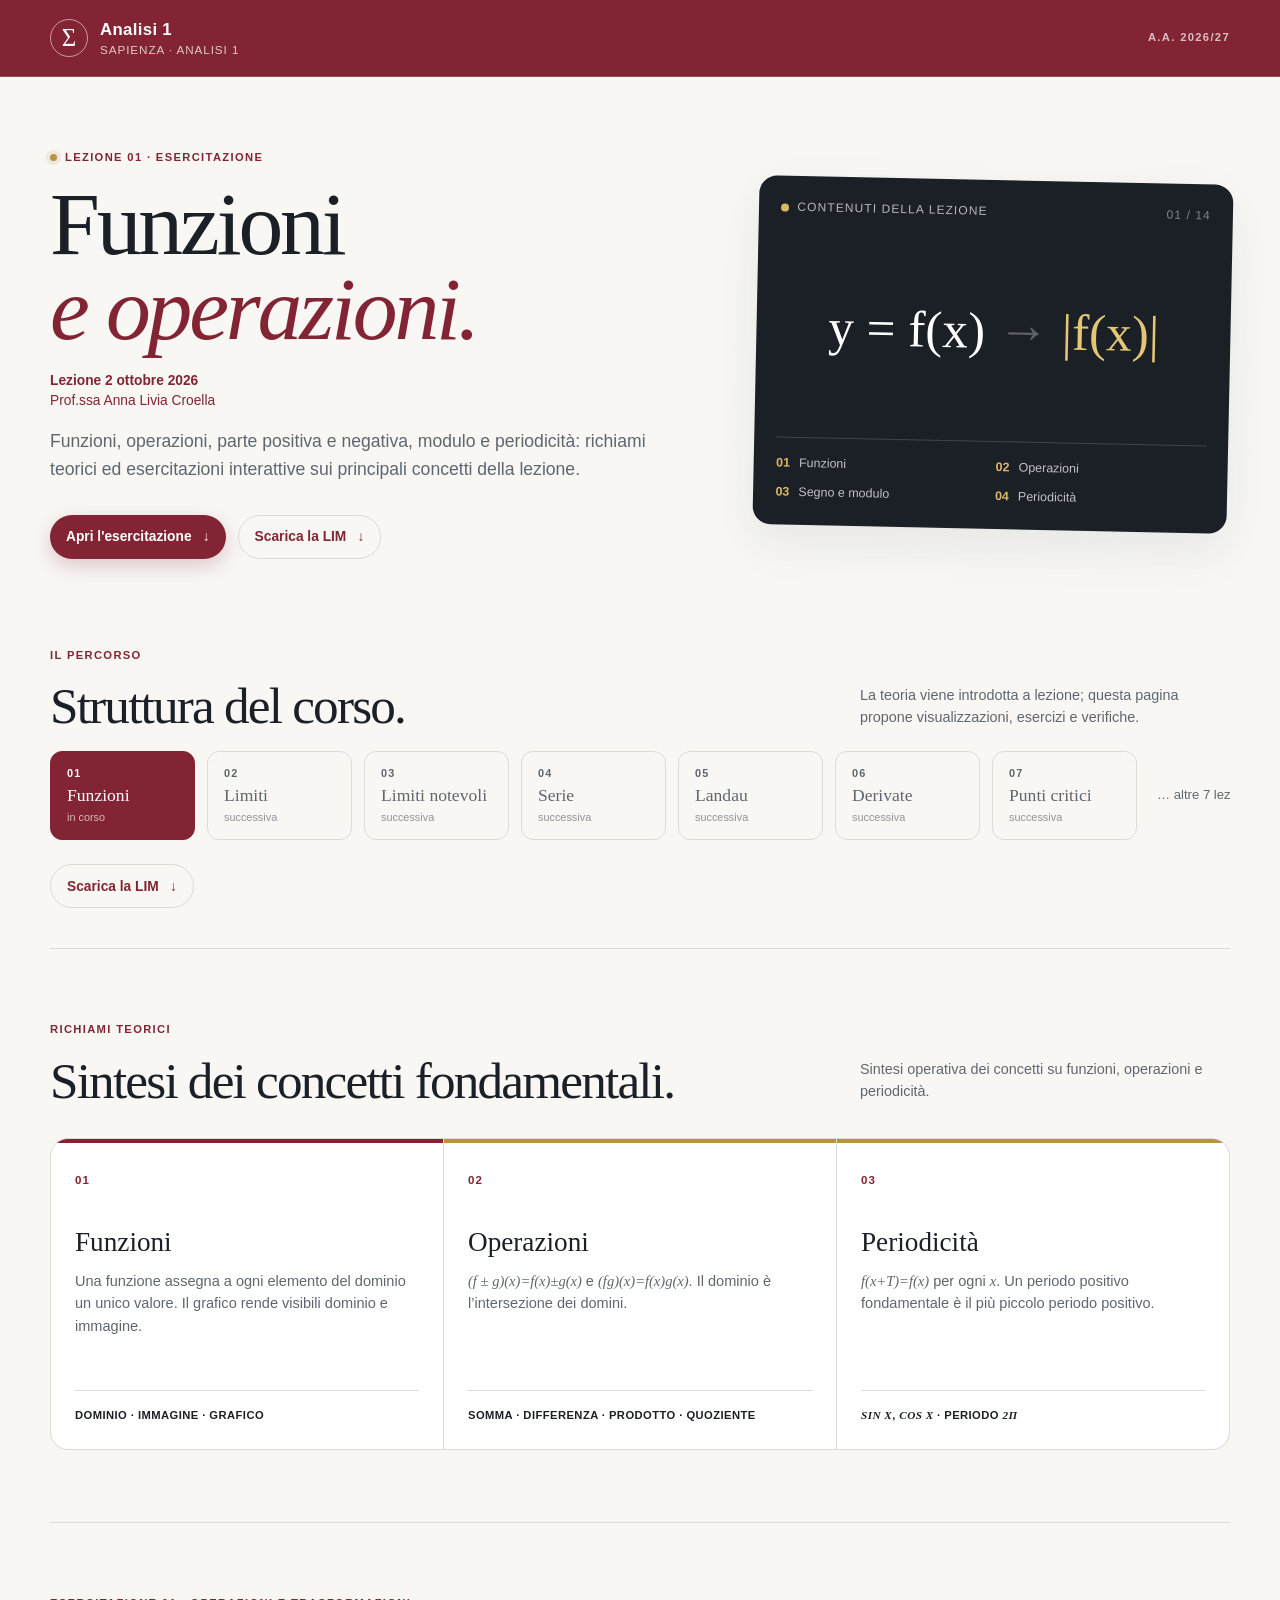
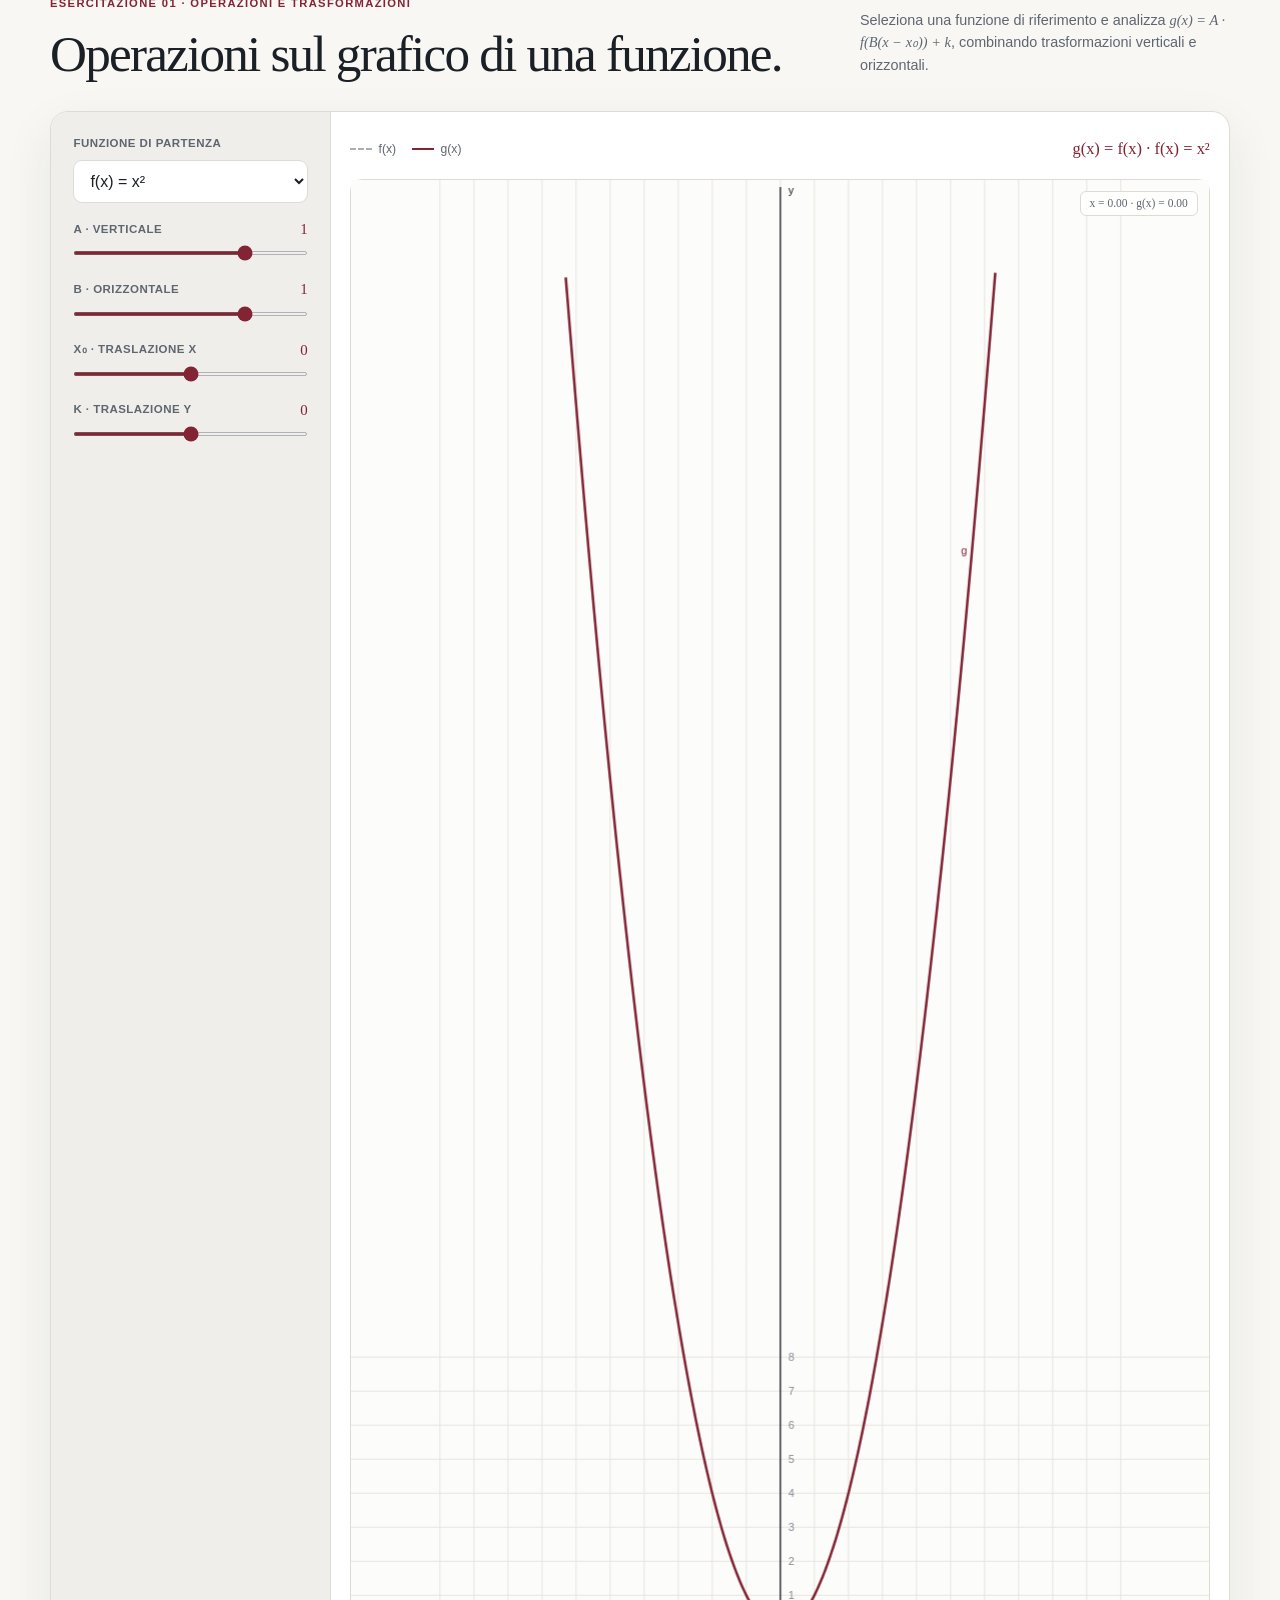
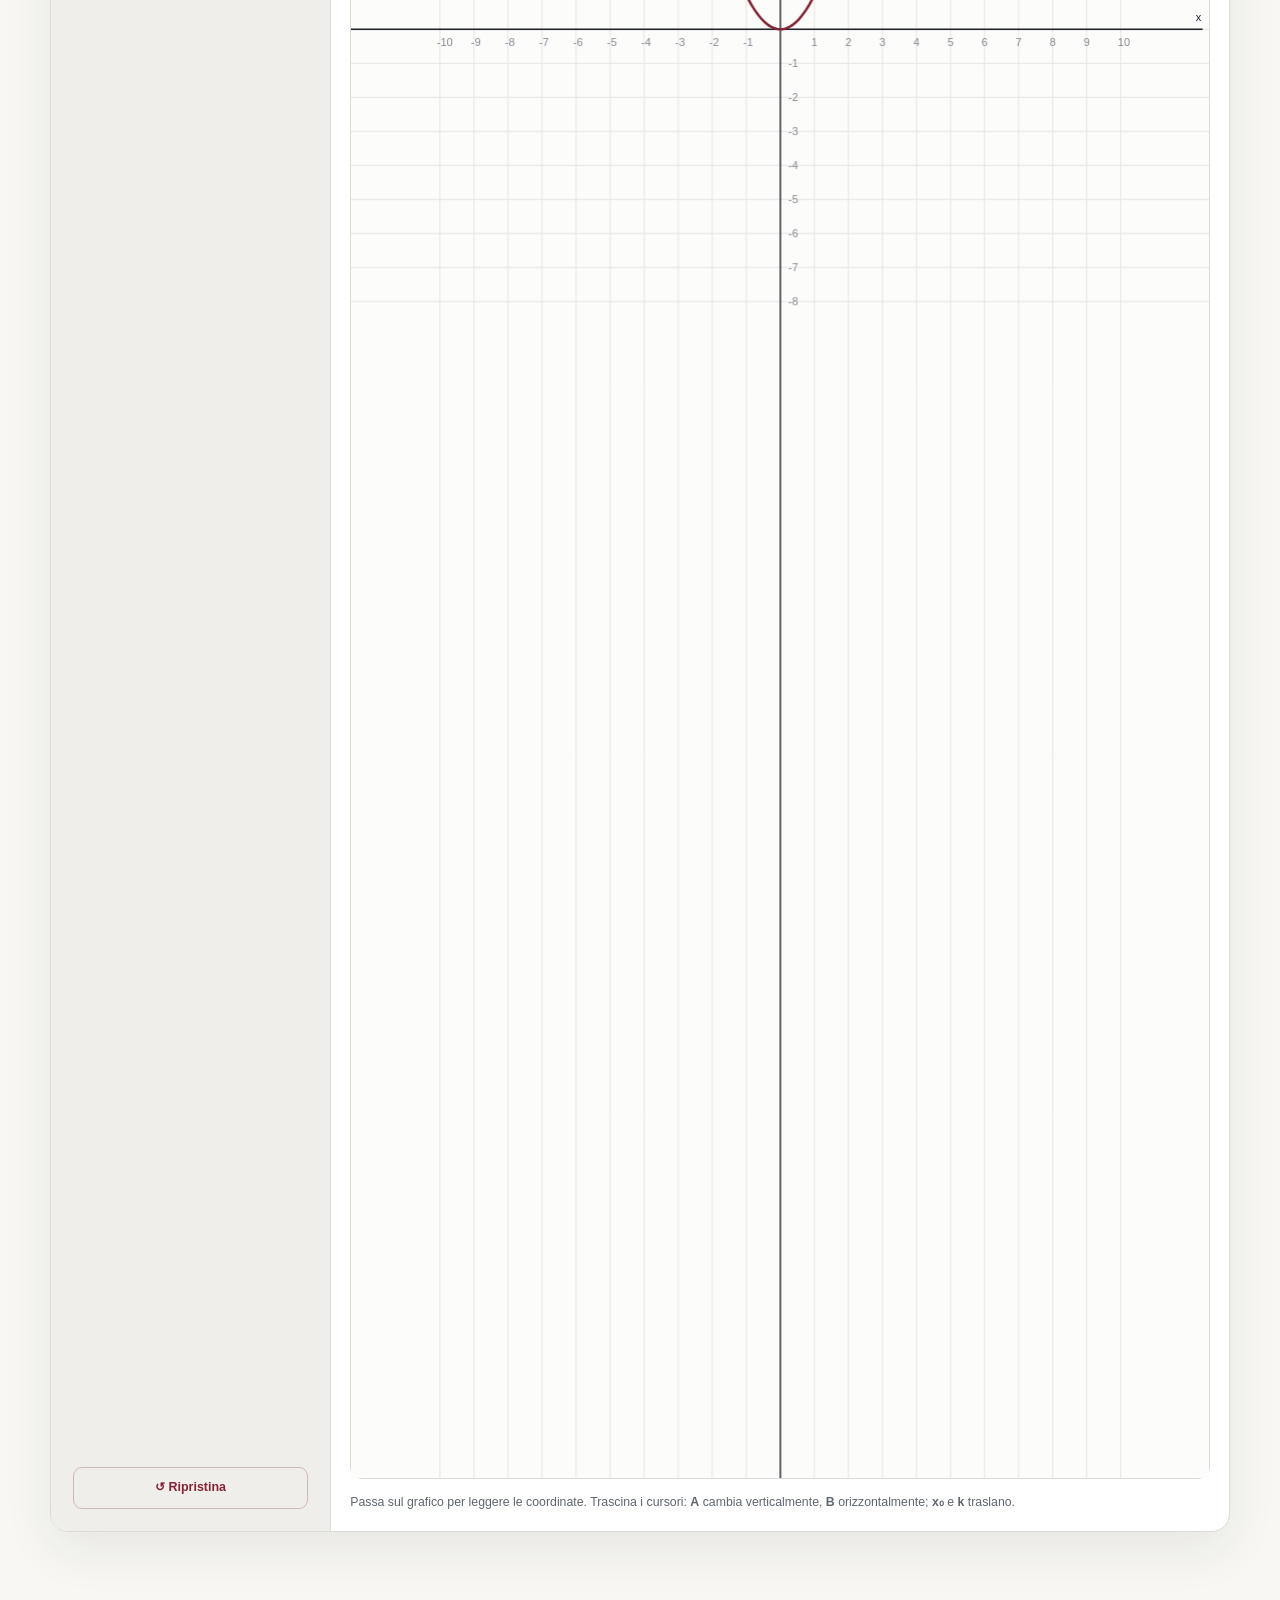
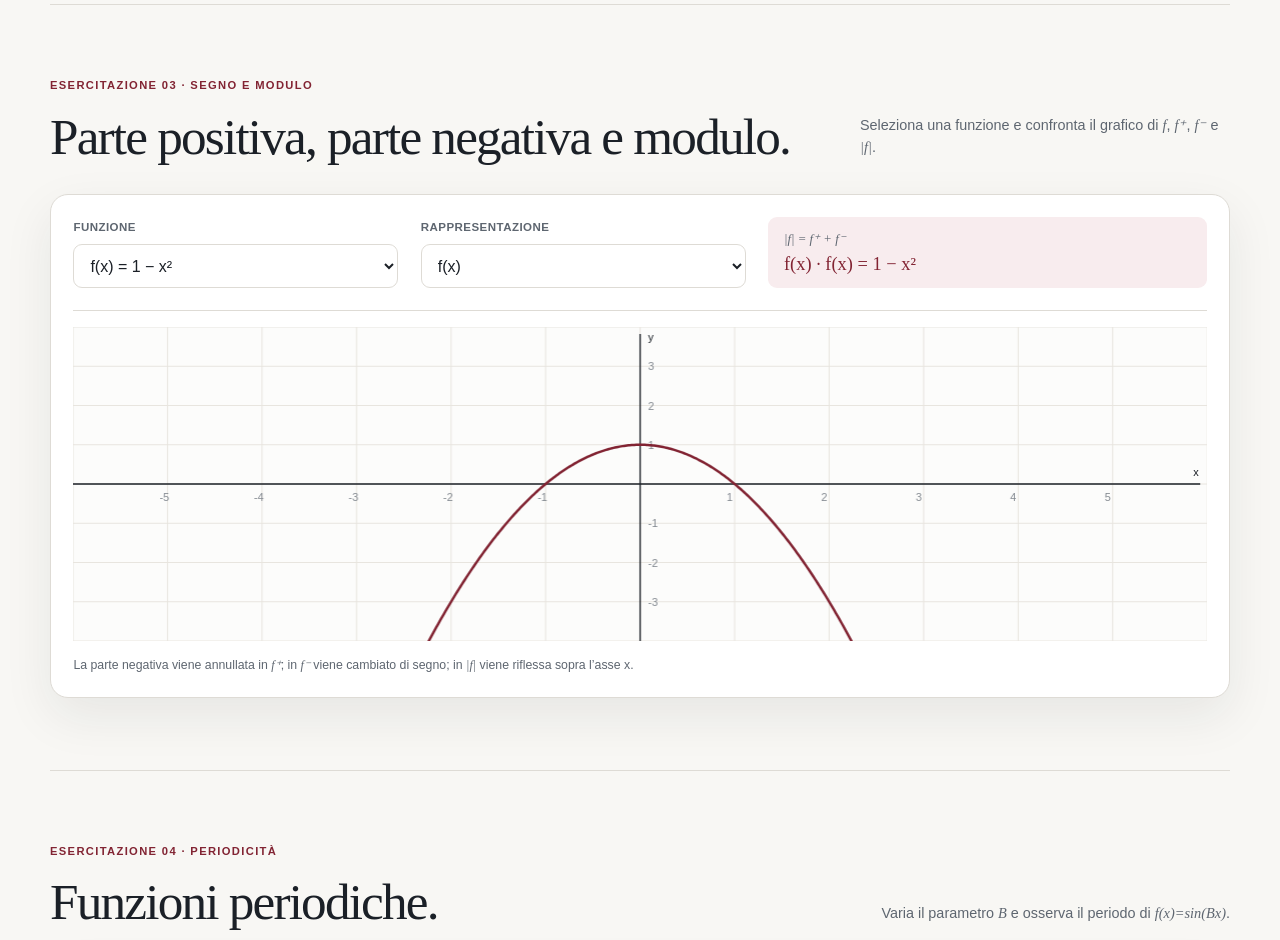
==== commit ba93f63c: "Uniforma titoli e pulsanti LIM" ====
--- a/index.html
+++ b/index.html
@@ -76,7 +76,7 @@
           <a class="lesson-step" href="lezione-07/"><span>07</span><strong>Punti critici</strong><small>successiva</small></a>
           <span class="lesson-more">… altre 7 lezioni</span>
         </div>
-        <p class="lesson-download"><a class="button button-quiet" href="lim/Lezione%204.pdf" download>Scarica la LIM della Lezione 4 <span aria-hidden="true">↓</span></a></p>
+        <p class="lesson-download"><a class="button button-quiet" href="lim/Lezione%204.pdf" download>Scarica la LIM <span aria-hidden="true">↓</span></a></p>
       </section>
 
       <section class="section-shell theory-grid" id="teoria" aria-labelledby="teoria-title">
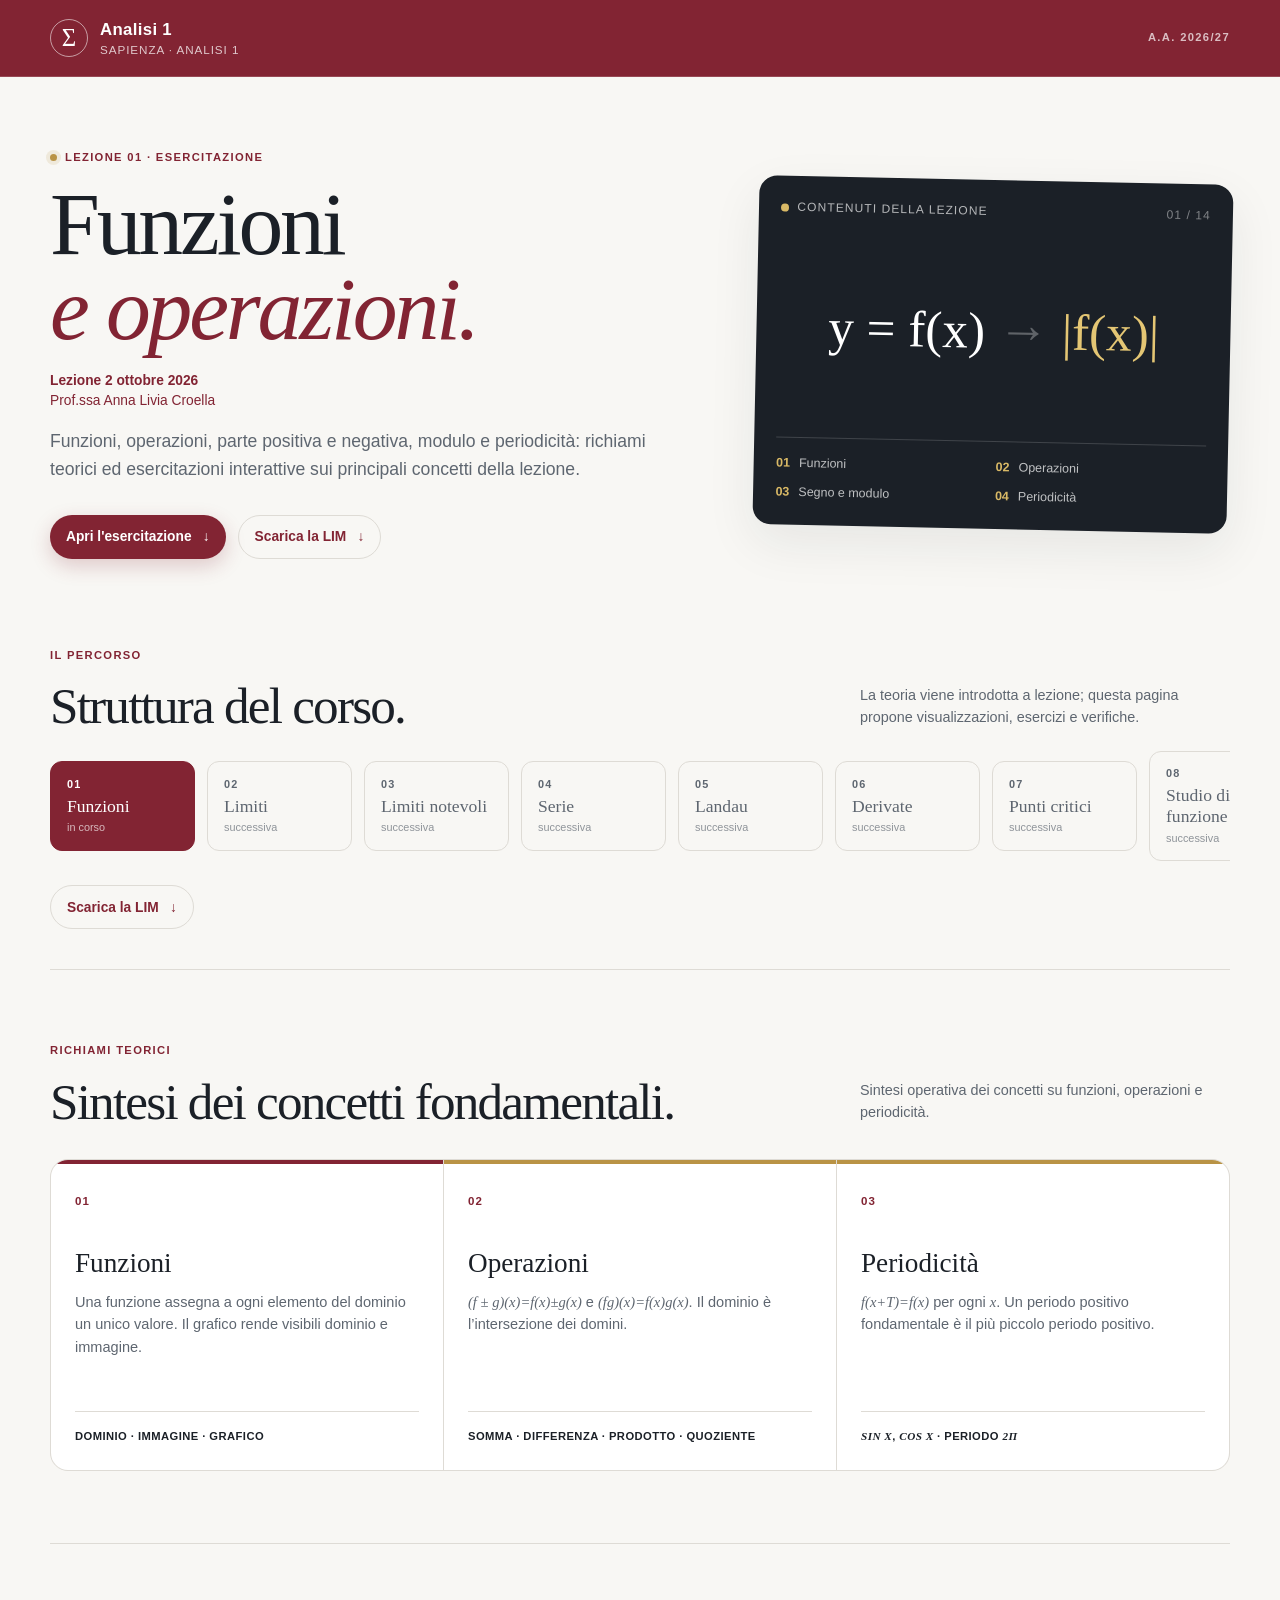
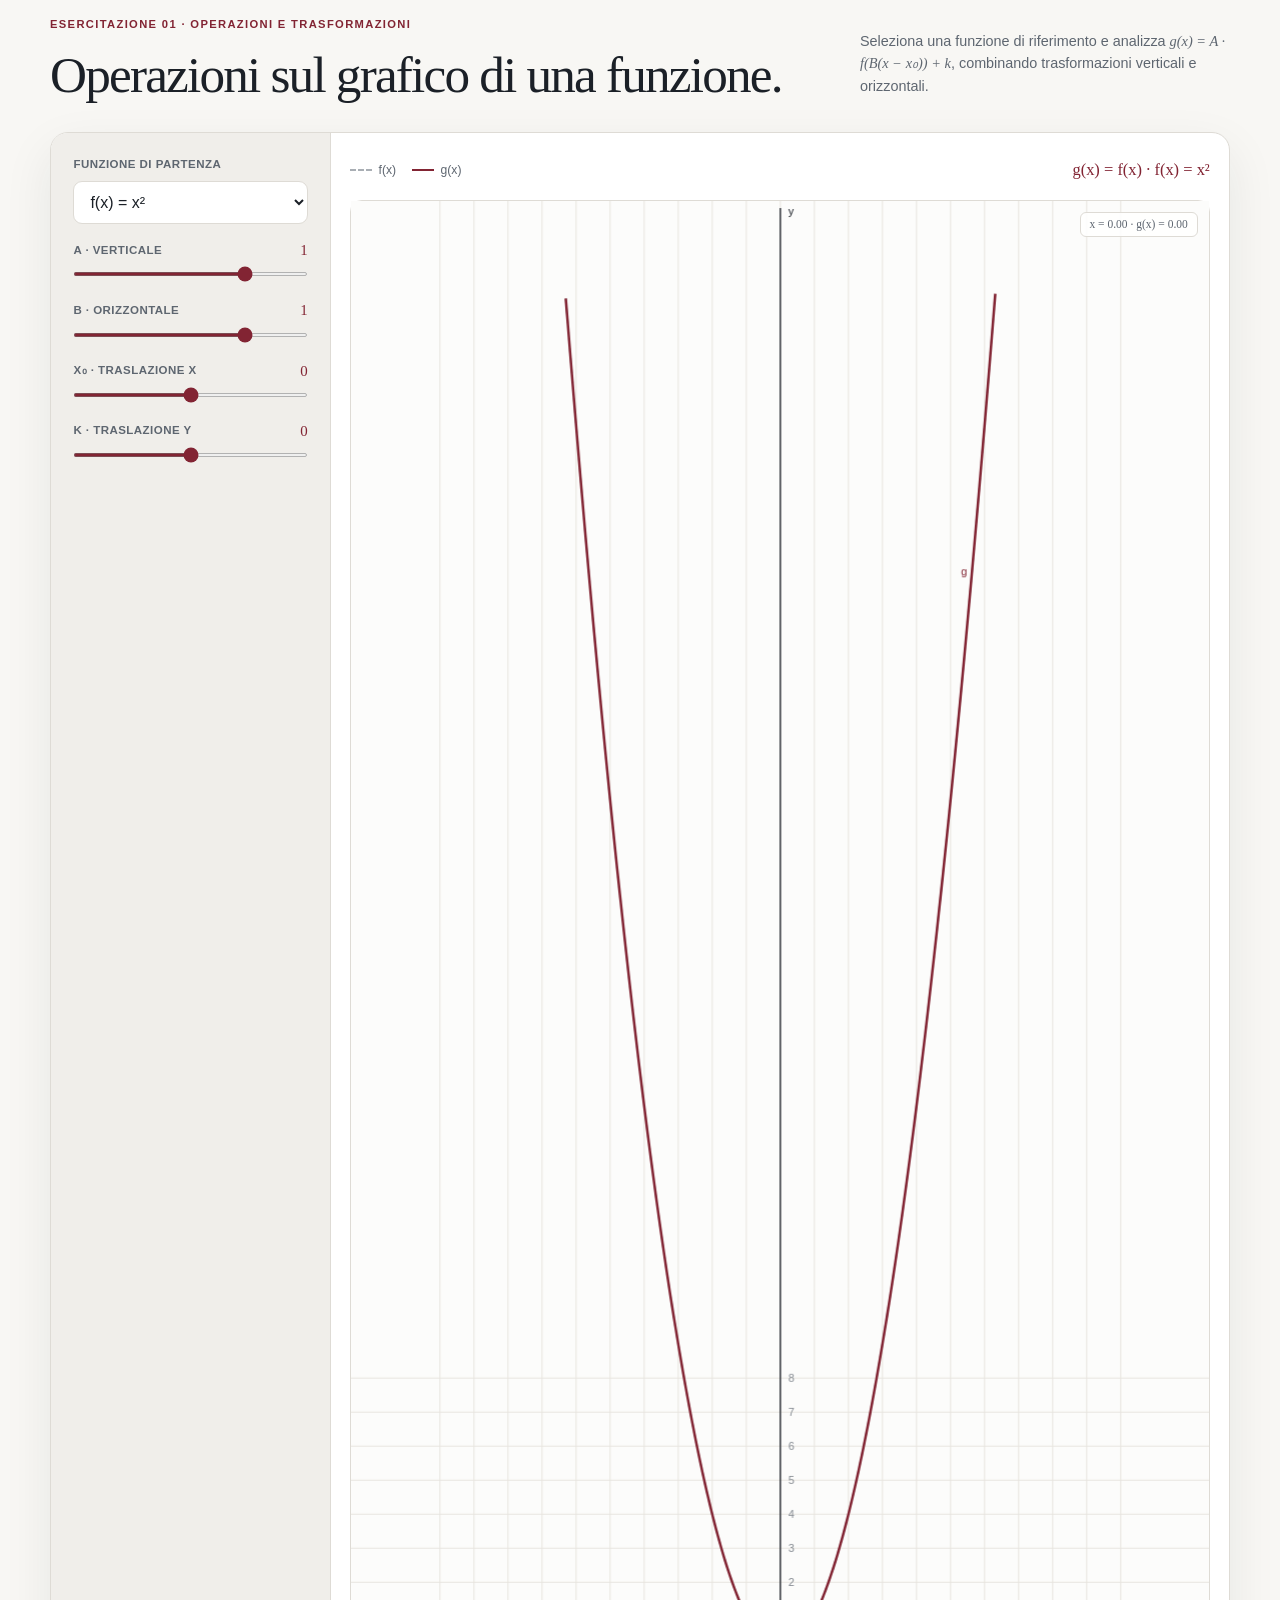
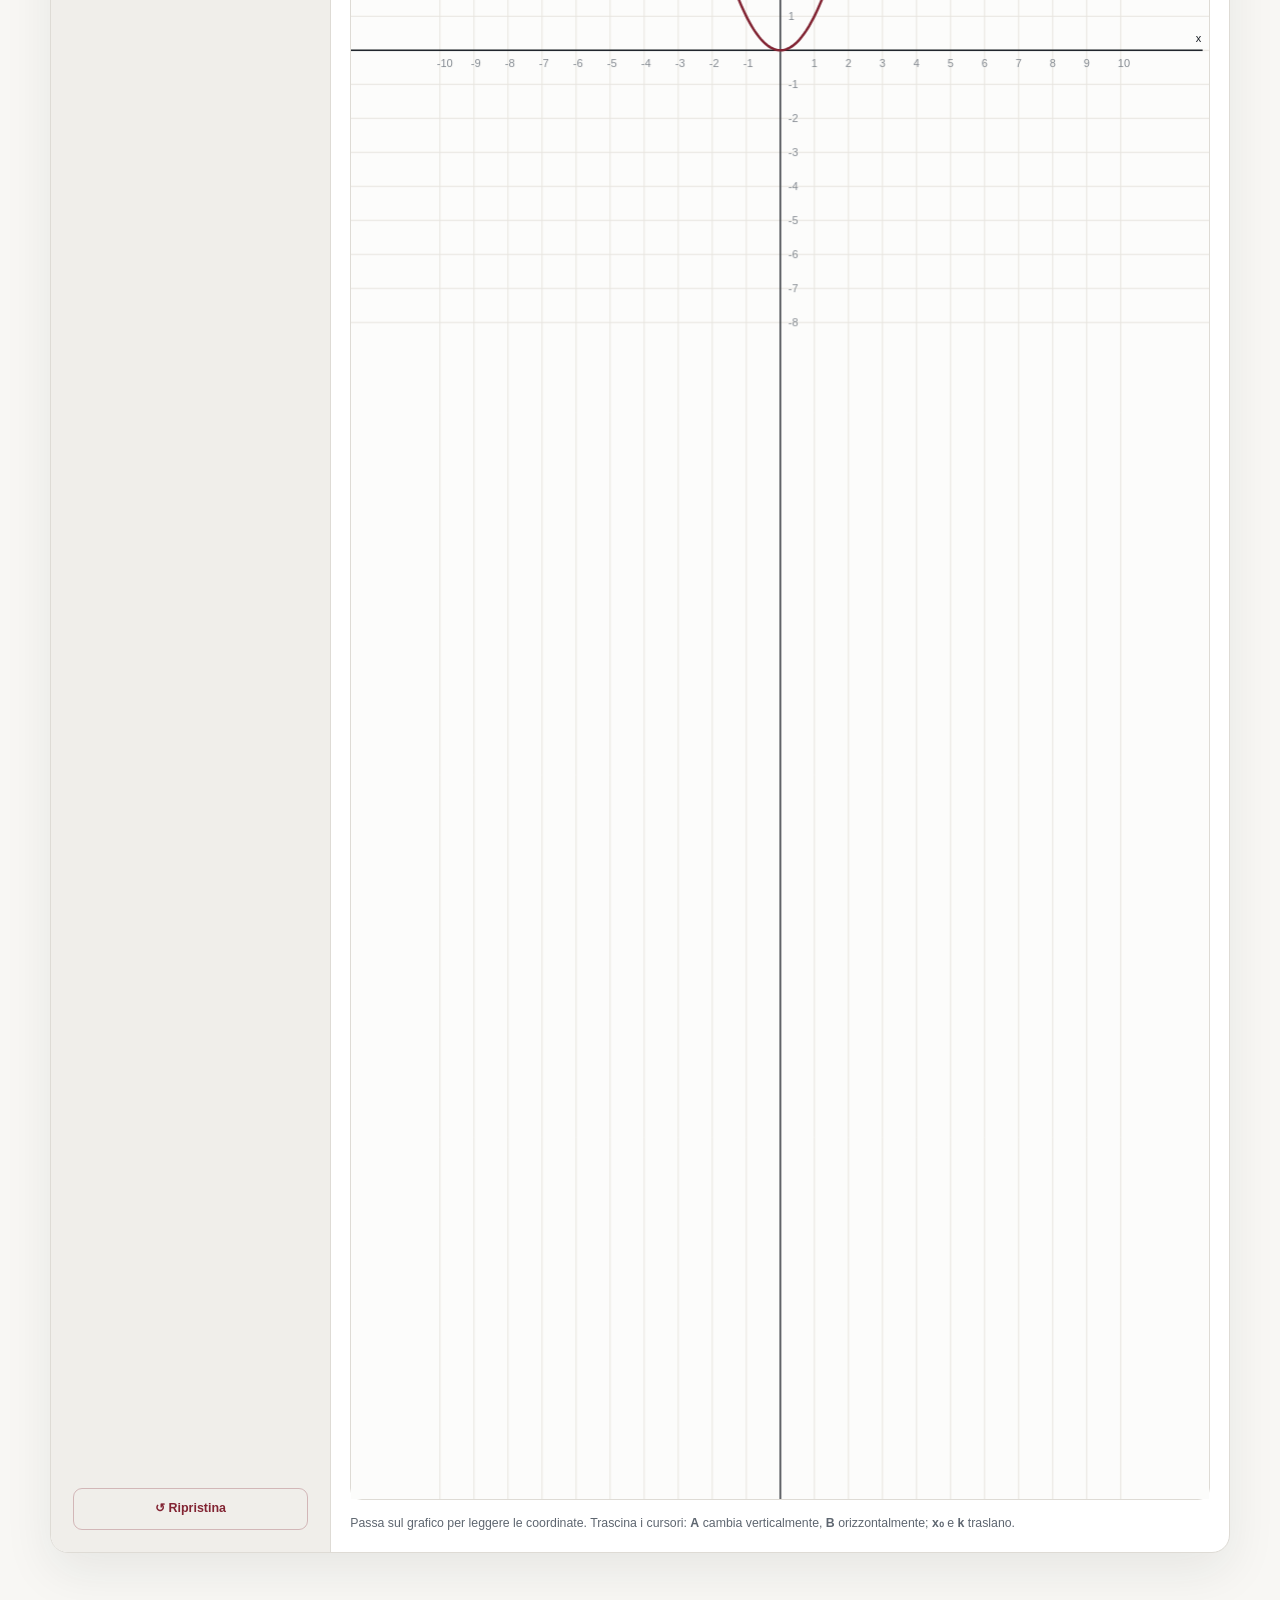
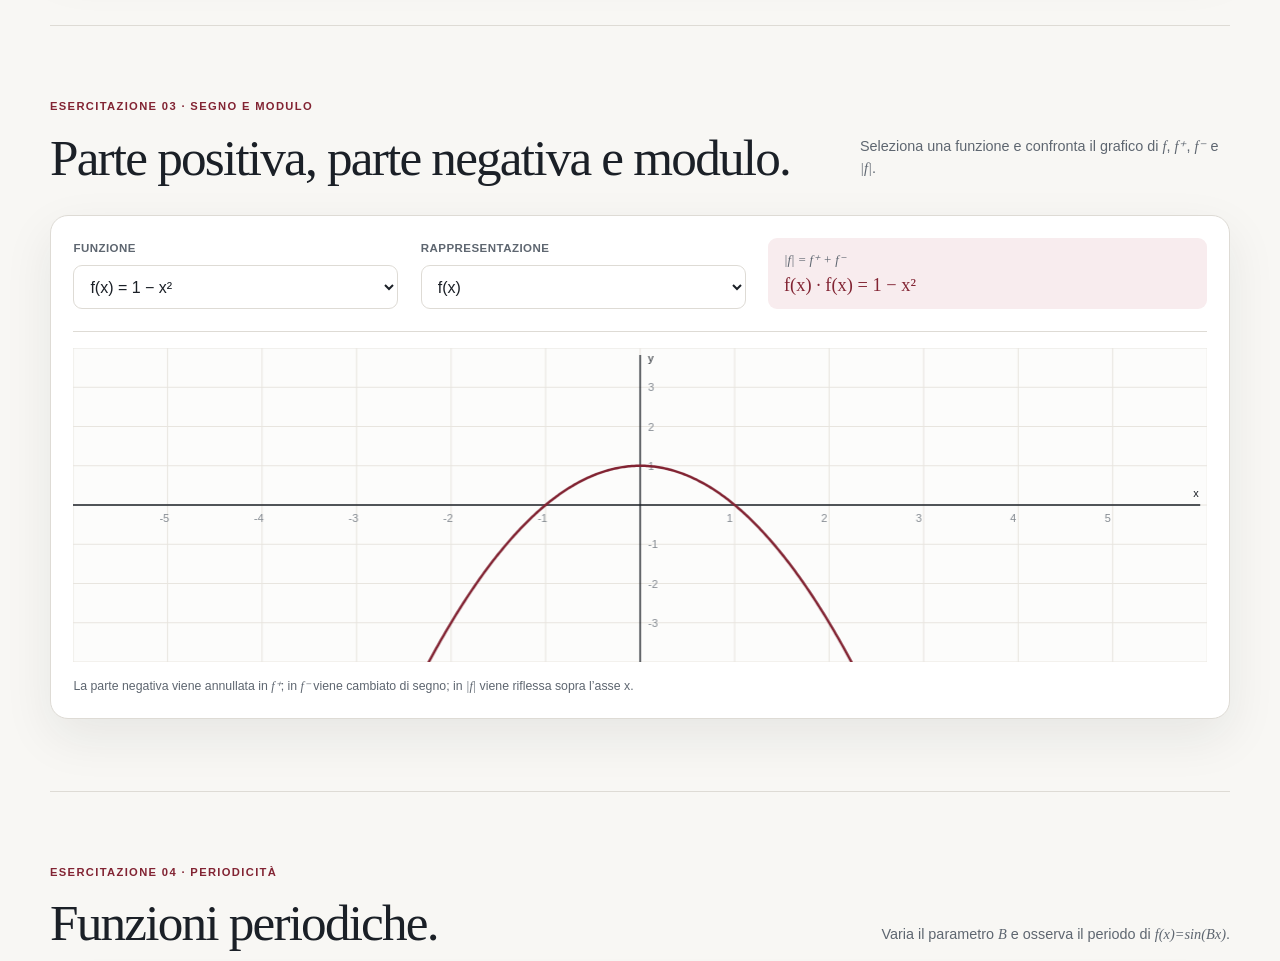
==== commit 34fd116c: "Aggiungi la lezione 8 sullo studio di funzione" ====
--- a/index.html
+++ b/index.html
@@ -74,7 +74,8 @@
           <a class="lesson-step" href="lezione-05/"><span>05</span><strong>Landau</strong><small>successiva</small></a>
           <a class="lesson-step" href="lezione-06/"><span>06</span><strong>Derivate</strong><small>successiva</small></a>
           <a class="lesson-step" href="lezione-07/"><span>07</span><strong>Punti critici</strong><small>successiva</small></a>
-          <span class="lesson-more">… altre 7 lezioni</span>
+          <a class="lesson-step" href="lezione-08/"><span>08</span><strong>Studio di funzione</strong><small>successiva</small></a>
+          <span class="lesson-more">… altre 6 lezioni</span>
         </div>
         <p class="lesson-download"><a class="button button-quiet" href="lim/Lezione%204.pdf" download>Scarica la LIM <span aria-hidden="true">↓</span></a></p>
       </section>
